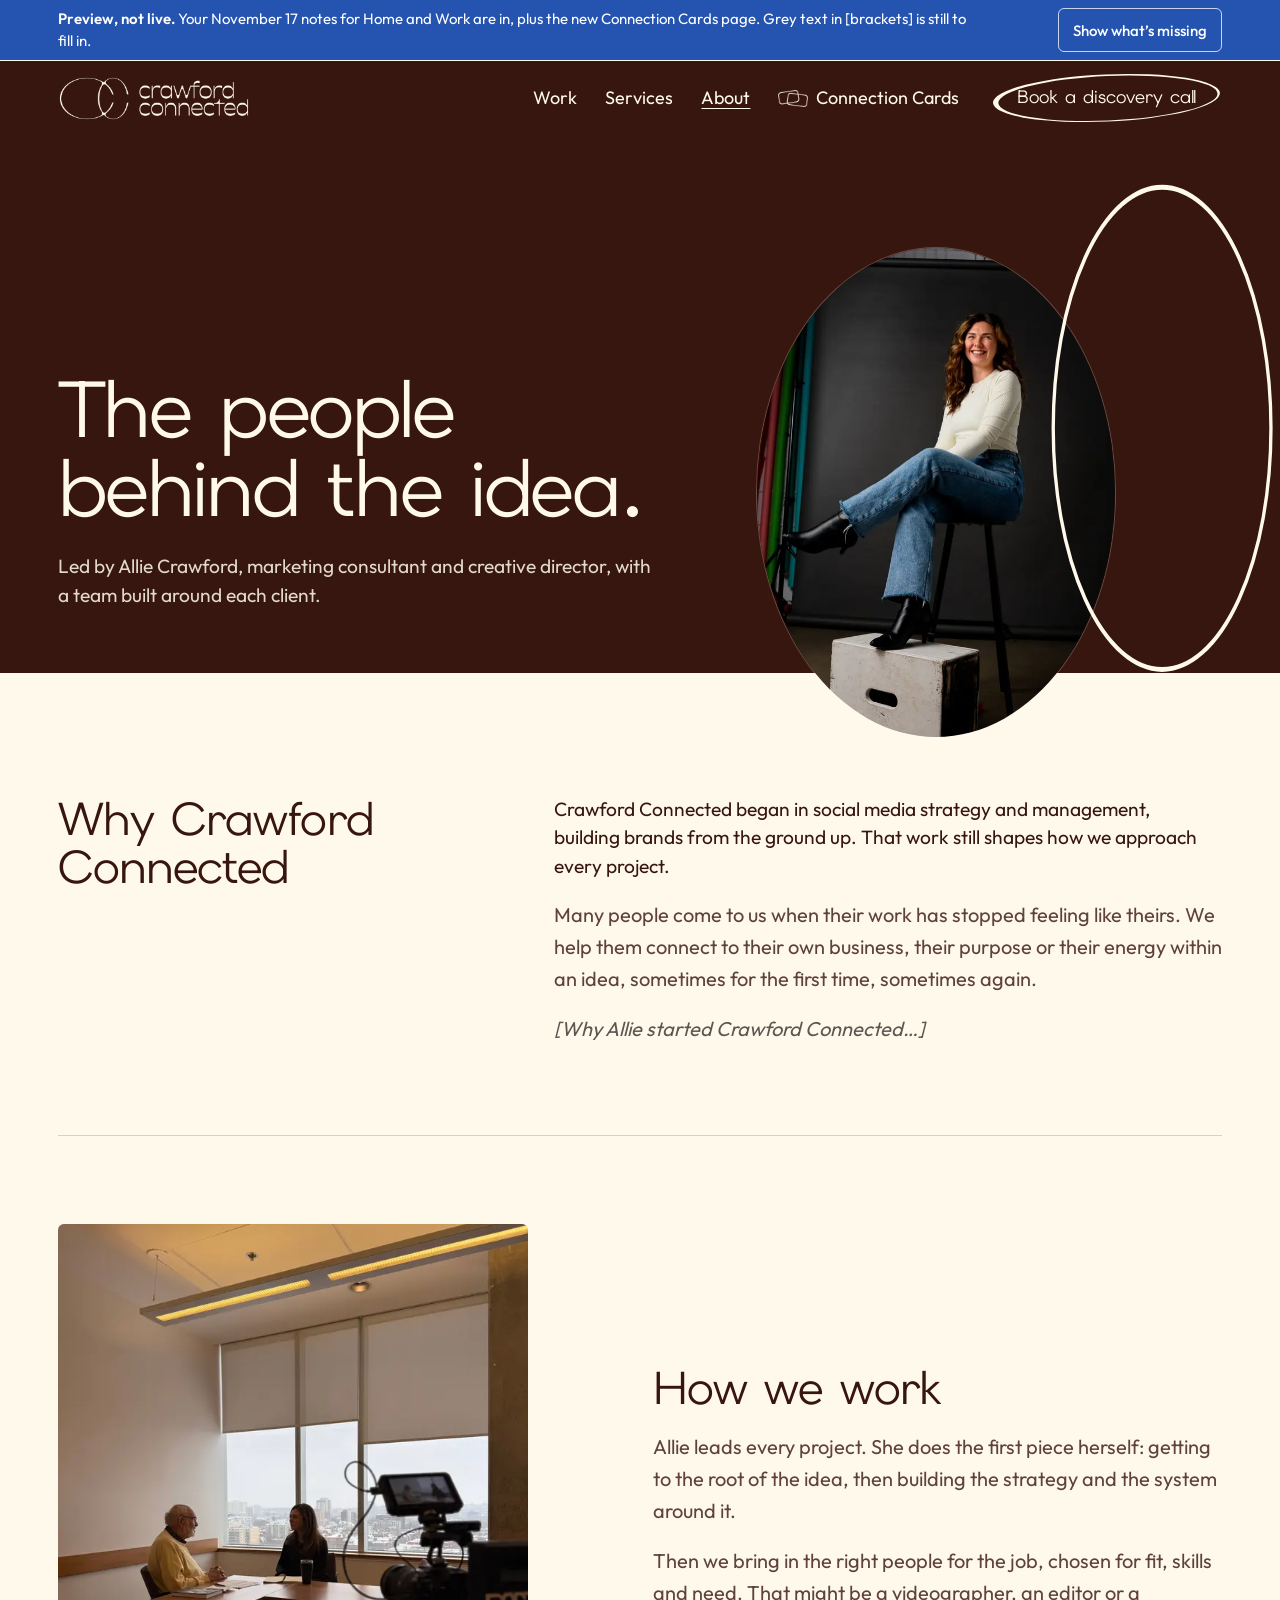
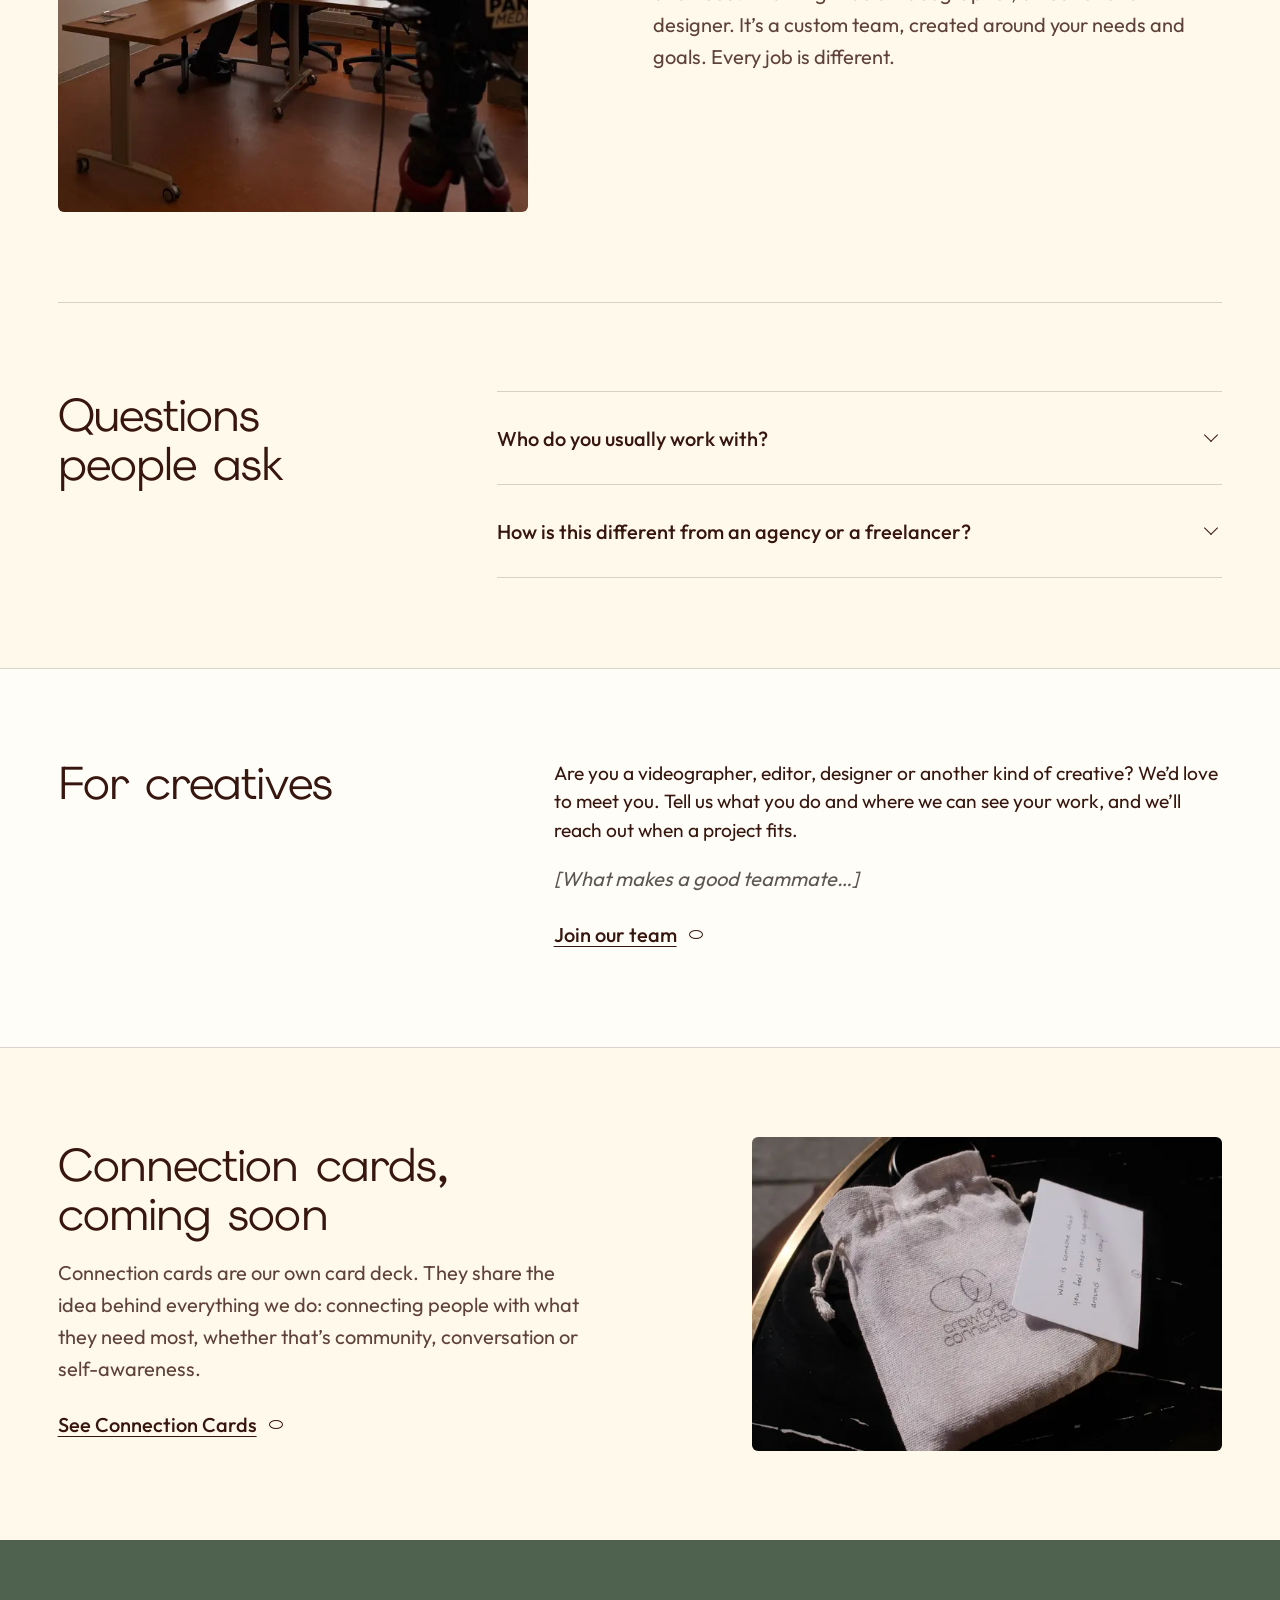
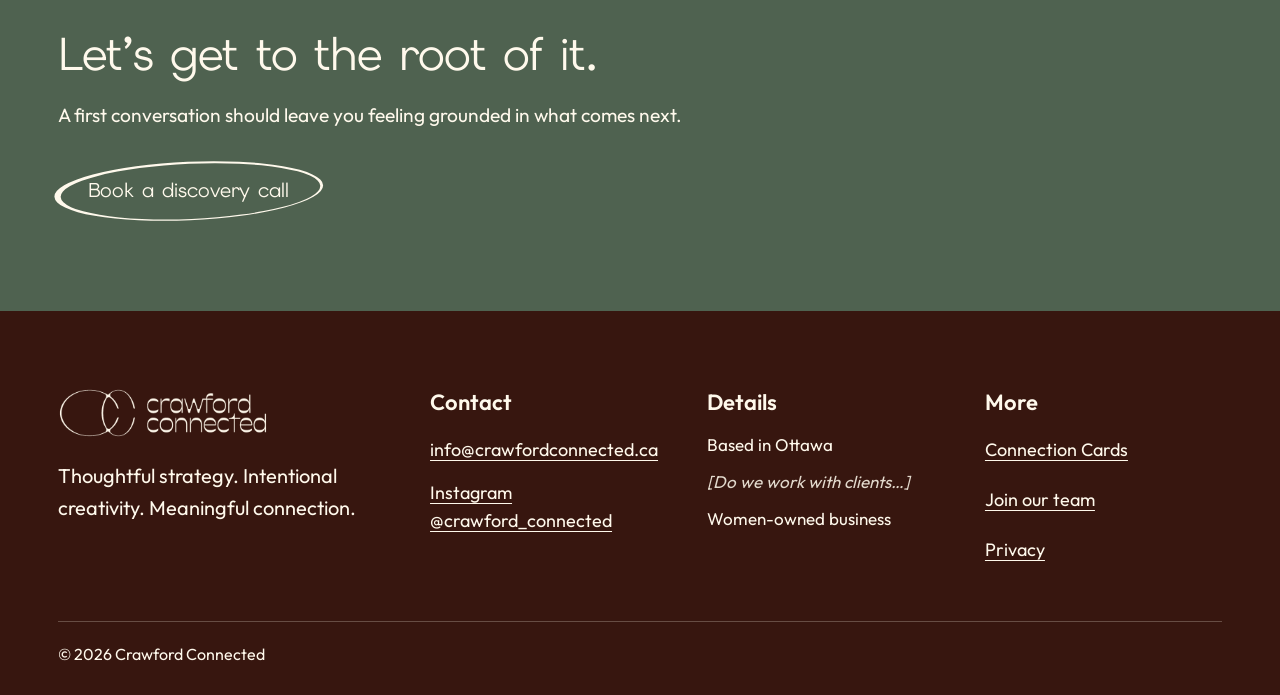
==== about/index.html @ d9bf5c2c "Crawford Connected website preview, version 3 (headline B)" ====
<!DOCTYPE html><html lang="en-CA" data-review="clean" data-headline="b"><head><meta charset="utf-8"><meta name="viewport" content="width=device-width, initial-scale=1, viewport-fit=cover"><script>try { if (localStorage.getItem('cc-review') === 'missing') document.documentElement.dataset.review = 'missing'; var h = localStorage.getItem('cc-hl'); if (h === 'a') delete document.documentElement.dataset.headline; if (h === 'b') document.documentElement.dataset.headline = 'b'; } catch (e) {}</script><title>About Allie Crawford and the team | Crawford Connected</title><meta name="description" content="Allie Crawford leads our team as a marketing consultant and creative director in Ottawa. For each client, we bring in the right people for the job."><link rel="canonical" href="https://crawfordconnected.ca/about/"><meta name="robots" content="noindex, nofollow"><meta property="og:type" content="website"><meta property="og:site_name" content="Crawford Connected"><meta property="og:locale" content="en_CA"><meta property="og:title" content="About Allie Crawford and the team | Crawford Connected"><meta property="og:description" content="Allie Crawford leads our team as a marketing consultant and creative director in Ottawa. For each client, we bring in the right people for the job."><meta property="og:url" content="https://crawfordconnected.ca/about/"><meta property="og:image" content="https://crawfordconnected.ca/_astro/share-allie-studio.Bz2gRNS8_ZN6owB.jpg"><meta property="og:image:width" content="1200"><meta property="og:image:height" content="630"><meta property="og:image:alt" content="Allie Crawford smiling on a stool in a photo studio"><meta name="twitter:card" content="summary_large_image"><meta name="theme-color" content="#fff9ec"><link rel="icon" type="image/png" sizes="32x32" href="../favicon-32.png"><link rel="icon" type="image/png" sizes="192x192" href="../favicon-192.png"><link rel="apple-touch-icon" href="../apple-touch-icon.png"><link rel="preload" href="../site-assets/elms-sans-latin-400-normal.DxMkYH23.woff2" as="font" type="font/woff2" crossorigin><link rel="preload" href="../site-assets/outfit-latin-400-normal.BGsTXAXT.woff2" as="font" type="font/woff2" crossorigin><style>.wordmark{-webkit-mask-image:url(../site-assets/logo-wordmark-mask.4lhsvhzJ_eD6WB.webp);mask-image:url(../site-assets/logo-wordmark-mask.4lhsvhzJ_eD6WB.webp)}.mark{-webkit-mask-image:url(../site-assets/logo-submark-mask.Dviby7W-_slocp.webp);mask-image:url(../site-assets/logo-submark-mask.Dviby7W-_slocp.webp)}.cards-mark{-webkit-mask-image:url(../site-assets/cards-mark-small-mask.2HnKetVo_Zdc4Ur.webp);mask-image:url(../site-assets/cards-mark-small-mask.2HnKetVo_Zdc4Ur.webp)}</style><link rel="stylesheet" href="../site-assets/Base.Ds8pChG2.css"></head><body><a class="skip" href="#main">Skip to content</a><div class="preview-bar" role="region" aria-label="Preview notice" data-placeholder><div class="wrap"><p><strong>Preview, not live.</strong> Your November 17 notes for Home and Work are in, plus the new Connection Cards page. <span class="pv-clean">Grey text in [brackets] is still to fill in.</span><span class="pv-missing">Everything in blue is still to fill in.</span></p><div class="pv-tools"><button class="pv-toggle" id="pv-toggle" type="button" aria-pressed="false">Show what’s missing</button></div></div></div><script type="module">var e=document.getElementById(`pv-toggle`),t=document.documentElement,n=()=>e?.setAttribute(`aria-pressed`,String(t.dataset.review===`missing`));e?.addEventListener(`click`,()=>{let e=t.dataset.review===`missing`?`clean`:`missing`;t.dataset.review=e;try{localStorage.setItem(`cc-review`,e)}catch{}n()}),n();var r=document.querySelector(`.pv-headline`),i=document.querySelector(`.hl--a`),a=document.querySelector(`.hl--b`);if(r&&i&&a){r.hidden=!1;let e=e=>{e===`b`?t.dataset.headline=`b`:delete t.dataset.headline,i.setAttribute(`aria-hidden`,String(e===`b`)),a.setAttribute(`aria-hidden`,String(e===`a`)),r.querySelectorAll(`button`).forEach(t=>t.setAttribute(`aria-pressed`,String(t.dataset.hl===e)));try{localStorage.setItem(`cc-hl`,e)}catch{}};e(t.dataset.headline===`b`?`b`:`a`),r.addEventListener(`click`,t=>{let n=t.target.closest(`button[data-hl]`);n&&e(n.dataset.hl)})}var o=document.querySelector(`.preview-bar`);if(o){let e=()=>t.style.setProperty(`--bar-h`,`${o.offsetHeight}px`);e(),`ResizeObserver`in window&&new ResizeObserver(e).observe(o)}</script><header class="site-header no-anim" id="site-header" data-clear><div class="wrap"><a class="brand" href="../index.html" aria-label="Crawford Connected, home"><span class="wordmark wordmark--head" aria-hidden="true"></span><span class="mark" aria-hidden="true"></span></a><nav class="nav" aria-label="Main"><a href="../work/index.html">Work</a><a href="../services/index.html">Services</a><a href="../about/index.html" aria-current="page">About</a><a href="../connection-cards/index.html"><span class="cards-mark" aria-hidden="true"></span>Connection Cards</a></nav><a class="cta cta--sm head-cta" href="../start/index.html"><svg class="cta__ring" viewBox="0 0 240 72" preserveAspectRatio="none" aria-hidden="true"><path fill-rule="evenodd" d="M2 36a118 34 0 1 0 236 0a118 34 0 1 0 -236 0Z M7.5 36.5a114 32 0 1 0 228 0a114 32 0 1 0 -228 0Z"></path></svg><svg class="cta__echo" viewBox="0 0 120 72" preserveAspectRatio="none" aria-hidden="true"><path d="M115.2 25.5A58 34 0 1 0 115.2 46.5"></path></svg><span class="cta__text">Book a discovery call</span></a><details class="menu" id="menu"><summary class="menu__toggle" aria-label="Menu"><span class="menu__icon" aria-hidden="true"></span><span class="menu__word">Menu</span></summary><nav class="menu__panel" aria-label="Main, phone"><a href="../work/index.html">Work</a><a href="../services/index.html">Services</a><a href="../about/index.html" aria-current="page">About</a><a href="../connection-cards/index.html"><span class="cards-mark" aria-hidden="true"></span>Connection Cards</a><a href="../start/index.html">Book a discovery call</a></nav></details></div></header><script type="module">var e=document.getElementById(`menu`);e&&(e.addEventListener(`click`,t=>{t.target.closest(`a`)&&(e.open=!1)}),document.addEventListener(`keydown`,t=>{t.key===`Escape`&&e.open&&(e.open=!1,e.querySelector(`summary`)?.focus())}));var t=document.getElementById(`site-header`);if(t&&t.hasAttribute(`data-clear`)){let e=()=>t.classList.toggle(`is-clear`,window.scrollY<8);e(),window.addEventListener(`scroll`,e,{passive:!0});let n=()=>setTimeout(()=>t.classList.remove(`no-anim`),150);document.readyState===`complete`?n():window.addEventListener(`load`,n)}</script><main id="main"><header class="opener opener--split band--ink opener--about" aria-labelledby="page-title"><div class="opener__media"><div class="duo-mark"><figure class="photo photo--oval duo-mark__photo"><img src="../site-assets/allie-studio-portrait-oval.B80aaDlF_2gHqyi.webp" srcset="../site-assets/allie-studio-portrait-oval.B80aaDlF_Zxq1XH.webp 320w, ../site-assets/allie-studio-portrait-oval.B80aaDlF_ZdWyXV.webp 480w, ../site-assets/allie-studio-portrait-oval.B80aaDlF_MUBK4.webp 640w, ../site-assets/allie-studio-portrait-oval.B80aaDlF_Z1sz3QD.webp 800w, ../site-assets/allie-studio-portrait-oval.B80aaDlF_2gHqyi.webp 1063w" alt="Allie Crawford smiling on a stool in a photo studio" sizes="(max-width: 960px) 280px, (max-width: 1280px) 38vw, 480px" loading="eager" fetchpriority="high" decoding="sync" width="1063" height="1450"></figure><svg class="duo-mark__echo" viewBox="0 0 100 150" preserveAspectRatio="none" aria-hidden="true"><ellipse cx="50" cy="75" rx="49" ry="74"></ellipse></svg></div></div><div class="opener__panel"><div class="opener__copy"><h1 id="page-title" class="h1 rise-in">The people behind the idea.</h1><p class="lead rise-in">Led by Allie Crawford, marketing consultant and creative director, with a team built around each client.</p></div></div></header><section class="blk blk--text" aria-labelledby="s1-title"><div class="wrap"><div class="split"><h2 id="s1-title" class="h2">Why Crawford Connected</h2><div class="split__body"><p>Crawford Connected began in social media strategy and management, building brands from the ground up. That work still shapes how we approach every project.</p><p>Many people come to us when their work has stopped feeling like theirs. We help them connect to their own business, their purpose or their energy within an idea, sometimes for the first time, sometimes again.</p><p><span class="fill" data-placeholder><span class="fill-full">[Why Allie started Crawford Connected, in her words]</span><span class="fill-short" aria-hidden="true">[Why Allie started Crawford Connected…]</span></span></p></div></div></div></section><section class="blk" aria-labelledby="s2-title"><div class="wrap"><div class="pt"><figure class="photo photo--45 pt__photo reveal"><img src="../site-assets/adventures-interview-setup.H67EuJQR_1ujDsI.webp" srcset="../site-assets/adventures-interview-setup.H67EuJQR_M2m99.webp 320w, ../site-assets/adventures-interview-setup.H67EuJQR_Z17wGW0.webp 480w, ../site-assets/adventures-interview-setup.H67EuJQR_Z1f5BMc.webp 640w, ../site-assets/adventures-interview-setup.H67EuJQR_Z1Cb4gA.webp 800w, ../site-assets/adventures-interview-setup.H67EuJQR_2gpQPc.webp 1080w, ../site-assets/adventures-interview-setup.H67EuJQR_Z15U0lE.webp 1440w, ../site-assets/adventures-interview-setup.H67EuJQR_1ujDsI.webp 1800w" alt="Allie in conversation with Jack Heynen at a table by a tall window, a camera and monitor set up in the foreground" sizes="(max-width: 960px) calc(100vw - 40px), 520px" loading="lazy" decoding="async" style="object-position: center 60%" width="1800" height="2400"></figure><div class="pt__body"><h2 id="s2-title" class="h2">How we work</h2><p>Allie leads every project. She does the first piece herself: getting to the root of the idea, then building the strategy and the system around it.</p><p>Then we bring in the right people for the job, chosen for fit, skills and need. That might be a videographer, an editor or a designer. It’s a custom team, created around your needs and goals. Every job is different.</p></div></div></div></section><section class="blk" aria-labelledby="s4-title"><div class="wrap"><div class="split"><h2 id="s4-title" class="h2">Questions people ask</h2><div class="qa"><details><summary><span>Who do you usually work with?</span></summary><div class="qa__answer"><p>Founders, speakers, educators and organizations with something worth sharing. Often they have the idea, and maybe the end point, but the middle is lost. Some are short on time. Some are missing a skill.</p></div></details><details><summary><span>How is this different from an agency or a freelancer?</span></summary><div class="qa__answer"><p>An agency can feel transactional, with the same approach for everyone. A freelancer is hired for one job. We work as your partner: we look at the idea, the business and the outcome you want, then build a custom team around it.</p></div></details></div></div></div></section><section class="blk blk--text band--soft blk--aside" aria-labelledby="s5-title"><div class="wrap"><div class="split"><h2 id="s5-title" class="h2">For creatives</h2><div class="split__body"><p>Are you a videographer, editor, designer or another kind of creative? We’d love to meet you. Tell us what you do and where we can see your work, and we’ll reach out when a project fits.</p><p><span class="fill" data-placeholder><span class="fill-full">[What makes a good teammate for us]</span><span class="fill-short" aria-hidden="true">[What makes a good teammate…]</span></span></p><a class="text-link" href="../start/index.html#join-team">Join our team</a></div></div></div></section><section class="blk" aria-labelledby="s6-title"><div class="wrap"><div class="pt pt--right"><figure class="photo photo--32 pt__photo reveal"><img src="../site-assets/cards-bag-and-card.CQjrRQtt_ZPaNJp.webp" srcset="../site-assets/cards-bag-and-card.CQjrRQtt_21cJdV.webp 320w, ../site-assets/cards-bag-and-card.CQjrRQtt_Z1tg47r.webp 480w, ../site-assets/cards-bag-and-card.CQjrRQtt_ZQa9o7.webp 640w, ../site-assets/cards-bag-and-card.CQjrRQtt_Z5uPIq.webp 800w, ../site-assets/cards-bag-and-card.CQjrRQtt_ZJ617U.webp 1080w, ../site-assets/cards-bag-and-card.CQjrRQtt_1RF4w.webp 1440w, ../site-assets/cards-bag-and-card.CQjrRQtt_ZPaNJp.webp 1500w" alt="A linen Connection Cards bag next to a handwritten question card on a dark marble table" sizes="(max-width: 960px) calc(100vw - 40px), 520px" loading="lazy" decoding="async" width="1500" height="1000"></figure><div class="pt__body"><h2 id="s6-title" class="h2">Connection cards, coming soon</h2><p>Connection cards are our own card deck. They share the idea behind everything we do: connecting people with what they need most, whether that’s community, conversation or self-awareness.</p><a class="text-link" href="../connection-cards/index.html">See Connection Cards</a></div></div></div></section><div class="blk blk--band"><section class="close band--moss" aria-labelledby="s7-title"><div class="wrap"><h2 id="s7-title" class="h2">Let’s get to the root of it.</h2><p class="lead">A first conversation should leave you feeling grounded in what comes next.</p><a class="cta" href="../start/index.html"><svg class="cta__ring" viewBox="0 0 240 72" preserveAspectRatio="none" aria-hidden="true"><path fill-rule="evenodd" d="M2 36a118 34 0 1 0 236 0a118 34 0 1 0 -236 0Z M7.5 36.5a114 32 0 1 0 228 0a114 32 0 1 0 -228 0Z"></path></svg><svg class="cta__echo" viewBox="0 0 120 72" preserveAspectRatio="none" aria-hidden="true"><path d="M115.2 25.5A58 34 0 1 0 115.2 46.5"></path></svg><span class="cta__text">Book a discovery call</span></a></div></section></div></main><footer class="footer"><div class="wrap"><div class="footer__grid"><div class="footer__brand"><span class="wordmark" role="img" aria-label="Crawford Connected"></span><p>Thoughtful strategy. Intentional creativity. Meaningful connection.</p></div><div class="footer__col"><h2 class="h4">Contact</h2><a href="mailto:info@crawfordconnected.ca">info@crawfordconnected.ca</a><a href="https://www.instagram.com/crawford_connected/">Instagram @crawford_connected</a></div><div class="footer__col"><h2 class="h4">Details</h2><span>Based in Ottawa</span><span><span class="fill" data-placeholder><span class="fill-full">[Do we work with clients outside Ottawa? If so, where?]</span><span class="fill-short" aria-hidden="true">[Do we work with clients…]</span></span></span><span>Women-owned business</span></div><div class="footer__col"><h2 class="h4">More</h2><a href="../connection-cards/index.html">Connection Cards</a><a href="../start/index.html#join-team">Join our team</a><a href="../privacy/index.html">Privacy</a></div></div><div class="footer__legal"><span>© 2026 Crawford Connected</span></div></div></footer></body></html>
---- site-assets/Base.Ds8pChG2.css ----
@font-face{font-family:Elms Sans;font-style:normal;font-display:swap;font-weight:400;src:url(elms-sans-latin-400-normal.DxMkYH23.woff2)format("woff2"),url(elms-sans-latin-400-normal.G1Rh0PHe.woff)format("woff")}@font-face{font-family:Outfit;font-style:normal;font-display:swap;font-weight:400;src:url(outfit-latin-400-normal.BGsTXAXT.woff2)format("woff2"),url(outfit-latin-400-normal.DMwTpYkH.woff)format("woff")}@font-face{font-family:Outfit;font-style:normal;font-display:swap;font-weight:500;src:url(outfit-latin-500-normal.DKnIMDSk.woff2)format("woff2"),url(outfit-latin-500-normal.ClnHRwRh.woff)format("woff")}@font-face{font-family:Outfit;font-style:normal;font-display:swap;font-weight:600;src:url(outfit-latin-600-normal.B7SfZ07L.woff2)format("woff2"),url(outfit-latin-600-normal.BEfTtDA7.woff)format("woff")}:root{--paper:#fff9ec;--field:#fffdf7;--ink:#37160f;--ink-soft:#5f433b;--paper-soft:#fff9ecdb;--sky:#ccdde6;--wash:#37160f0f;--moss:#4f6250;--moss-deep:#3e4e40;--rule:#37160f2e;--rule-on-dark:#fff9ec3d;--scrim:33, 13, 9;--ph-mark:#2453b0;--ph-bg:#e7edfa;--ph-line:#9db3e3;--ph-grey:#5b5650;--display:"Elms Sans", "Outfit", ui-sans-serif, system-ui, sans-serif;--text:"Outfit", ui-sans-serif, system-ui, -apple-system, "Segoe UI", sans-serif;--fs-display:clamp(2.75rem, 6.2vw, 5.5rem);--fs-h2:clamp(2rem, 3.6vw, 3.25rem);--fs-statement:clamp(1.5rem, 2.6vw, 2.25rem);--fs-lead:clamp(1.1875rem, 1.5vw, 1.4375rem);--fs-h3:1.375rem;--fs-body:clamp(1.125rem, 1.05rem + .3vw, 1.25rem);--fs-label:1rem;--s1:4px;--s2:8px;--s3:12px;--s4:16px;--s5:24px;--s6:32px;--s7:48px;--s8:64px;--s9:96px;--s10:128px;--s11:160px;--section:clamp(88px, 11vw, 168px);--section-tight:clamp(56px, 7vw, 104px);--gutter:clamp(20px, 4.5vw, 64px);--col-gap:clamp(16px, 2vw, 32px);--max:1280px;--max-wide:1560px;--header-h:76px;--bar-h:0px;--r-small:6px;--ease:cubic-bezier(.2, .7, .2, 1);color-scheme:light;accent-color:var(--moss);scrollbar-color:var(--ink-soft) var(--paper)}:root:has(.preview-bar){--bar-h:48px}html{scroll-behavior:smooth;-webkit-text-size-adjust:100%;scroll-padding-top:96px}body{background:var(--paper);color:var(--ink);font-family:var(--text);font-size:var(--fs-body);-webkit-font-smoothing:antialiased;margin:0;line-height:1.6}::selection{background:var(--sky);color:var(--ink)}h1,h2,h3,h4,p,ul,ol,dl,dd,figure,fieldset,blockquote{margin:0}ul,ol{padding:0;list-style:none}li{text-wrap:pretty}a{color:inherit;text-underline-offset:.22em;text-decoration-thickness:1px}img,svg,video{max-width:100%}main{overflow-x:clip}[hidden]{display:none!important}.wrap{max-width:var(--max);padding-left:max(var(--gutter), env(safe-area-inset-left,0px));padding-right:max(var(--gutter), env(safe-area-inset-right,0px));margin-inline:auto}.wrap--wide{max-width:var(--max-wide)}.grid{column-gap:var(--col-gap);grid-template-columns:repeat(12,minmax(0,1fr));display:grid}.grid>*{min-width:0}.skip{z-index:50;background:var(--ink);color:var(--paper);padding:12px 18px;position:absolute;top:-80px;left:12px}.skip:focus{top:12px}.vh{clip:rect(0 0 0 0);white-space:nowrap;width:1px;height:1px;position:absolute;overflow:hidden}.h1{font-family:var(--display);font-weight:400;font-size:var(--fs-display);letter-spacing:-.03em;word-spacing:-.04em;text-wrap:balance;line-height:1}.h2{font-family:var(--display);font-weight:400;font-size:var(--fs-h2);letter-spacing:-.02em;word-spacing:-.04em;text-wrap:balance;line-height:1.06}.statement{font-family:var(--display);font-weight:400;font-size:var(--fs-statement);letter-spacing:-.015em;word-spacing:-.04em;text-wrap:balance;max-width:34ch;line-height:1.2}.h3{font-weight:600;font-size:var(--fs-h3);letter-spacing:-.005em;text-wrap:balance;line-height:1.25}.h4{font-size:1.125rem;font-weight:500;line-height:1.3}.label{font-weight:500;font-size:var(--fs-label);color:var(--ink-soft);line-height:1.4}p{text-wrap:pretty;max-width:62ch}dd{text-wrap:pretty}.lead{font-size:var(--fs-lead);color:var(--ink-soft);line-height:1.5}.small{font-size:1rem}.soft{color:var(--ink-soft)}:focus-visible{outline:2px solid var(--ink);outline-offset:3px}.band--ink{background:var(--ink);color:var(--paper)}.band--ink :is(.lead,.soft,.label,p){color:var(--paper-soft)}.band--ink :focus-visible{outline-color:var(--paper)}.band--ink .dots li:before{border-color:var(--paper)}.band--ink .fill{color:inherit;background:#fff9ec24;border-bottom-color:currentColor}.text-link{align-items:center;gap:12px;min-height:44px;font-weight:500;text-decoration:underline 1px;display:inline-flex}.text-link:after{content:"";box-sizing:border-box;width:14px;height:9px;transition:transform .3s var(--ease);border:1.4px solid;border-radius:50%;flex:none}@media (hover:hover){.text-link:hover:after{transform:translate(4px)}}.cta{box-sizing:border-box;min-height:62px;color:inherit;font:400 1.25rem/1.1 var(--display);letter-spacing:-.005em;word-spacing:-.04em;white-space:nowrap;place-items:center;padding:14px 36px 16px;text-decoration:none;display:inline-grid;position:relative}.cta--sm{min-height:50px;padding:10px 26px 12px;font-size:1.125rem}.cta__text{position:relative}.cta__ring{fill:currentColor;width:100%;height:100%;transition:transform .45s var(--ease);position:absolute;inset:0;overflow:visible;transform:rotate(-2.5deg)}.cta__echo{fill:none;stroke:currentColor;stroke-width:1.6px;vector-effect:non-scaling-stroke;opacity:0;width:44%;height:88%;transition:opacity .3s ease, transform .5s var(--ease);position:absolute;top:6%;right:-20%;overflow:visible;transform:translate(-16px)}.cta:focus-visible{outline-offset:6px;border-radius:50%;outline:2px solid}.cta:focus-visible .cta__echo{opacity:1;transform:none}@media (hover:hover){.cta:hover .cta__ring{transform:rotate(.5deg)}.cta:hover .cta__echo{opacity:1;transform:none}}.oval-btn{background:var(--moss);min-height:66px;color:var(--paper);font:400 1.25rem/1 var(--display);word-spacing:-.04em;cursor:pointer;border:0;border-radius:50%;place-items:center;padding:0 44px;transition:background-color .2s;display:inline-grid}.oval-btn:hover{background:var(--moss-deep)}.oval-btn:focus-visible{outline-offset:5px}.dots{gap:8px;display:grid}.dots li{align-items:baseline;gap:12px;display:flex}.dots li:before{content:"";border:1.3px solid var(--ink-soft);box-sizing:border-box;border-radius:50%;flex:none;width:10px;height:7px;transform:translateY(-1px)}.photo{border-radius:var(--r-small);background:var(--wash);max-width:100%;margin:0;position:relative;overflow:hidden}.photo img{object-fit:cover;width:100%;height:100%;display:block}.photo--45{aspect-ratio:4/5}.photo--34{aspect-ratio:3/4}.photo--32{aspect-ratio:3/2}.photo--169{aspect-ratio:16/9}.photo--oval{aspect-ratio:11/15;border-radius:50%}.preview-bar{background:var(--ph-mark);color:#fff;font-size:.9375rem;line-height:1.45}.preview-bar .wrap{flex-wrap:wrap;justify-content:space-between;align-items:center;gap:6px 20px;padding-block:8px;display:flex}.preview-bar p{max-width:92ch}.pv-toggle{color:#fff;cursor:pointer;border-radius:var(--r-small);min-height:44px;font:500 .9375rem/1 var(--text);background:0 0;border:1px solid #ffffffbf;padding:0 14px}.pv-toggle[aria-pressed=true]{color:var(--ph-mark);background:#fff}.pv-tools{flex-wrap:wrap;align-items:center;gap:8px 16px;display:flex}.pv-headline{align-items:center;gap:6px;display:inline-flex}.pv-headline__label{margin-right:2px;font-weight:500}.pv-hl{color:#fff;cursor:pointer;border-radius:var(--r-small);min-width:44px;min-height:44px;font:600 .9375rem/1 var(--text);background:0 0;border:1px solid #ffffffbf;padding:0 10px}.pv-hl[aria-pressed=true]{color:var(--ph-mark);background:#fff}.pv-hl:focus-visible,.pv-toggle:focus-visible{outline-offset:2px;outline:2px solid #fff}html[data-review=clean] .pv-missing,html:not([data-review=clean]) .pv-clean{display:none}.fill{border-bottom:1px dashed var(--ph-mark);color:var(--ph-mark);-webkit-box-decoration-break:clone;box-decoration-break:clone;background:#2453b014;border-radius:2px;padding:0 .15em}.band--moss .fill,.footer .fill,.hero .fill,.link-band .fill{color:inherit;background:#fff9ec24;border-bottom-color:currentColor}.fill-short{display:none}.tag{border:1px dashed var(--ph-mark);border-radius:var(--r-small);background:var(--ph-bg);min-height:30px;color:var(--ph-mark);font:500 1rem/1.2 var(--text);place-self:start;align-items:center;gap:8px;padding:4px 10px;display:inline-flex}.ph{background:repeating-linear-gradient(135deg, #2453b024 0 1px, transparent 1px 14px), var(--ph-bg);color:var(--ph-mark);place-items:center;display:grid}.ph-inner{text-align:center;justify-items:center;gap:8px;max-width:34ch;padding:20px;display:grid}.ph-icon{fill:none;stroke:currentColor;stroke-width:1.5px;width:30px;height:30px}.ph-tag{font:600 1rem/1 var(--text);letter-spacing:.04em;background:var(--paper);border:1px dashed var(--ph-mark);border-radius:var(--r-small);padding:7px 9px}.ph-cap{font-size:1rem;line-height:1.4}html[data-review=clean] .fill{color:var(--ph-grey);background:0 0;border:0;padding:0;font-style:italic}html[data-review=clean] :is(.band--moss,.footer,.hero,.link-band,.cc-close) .fill{color:inherit;opacity:.86}html[data-review=clean] .fill-short{display:inline}html[data-review=clean] .fill:has(.fill-short)>.fill-full{clip:rect(0 0 0 0);white-space:nowrap;width:1px;height:1px;position:absolute;overflow:hidden}html[data-review=clean] .tag{border-color:var(--ph-grey);color:var(--ph-grey);background:0 0}html[data-review=clean] .ph{background:var(--wash);color:var(--ink-soft)}html[data-review=clean] :is(.ph-cap,.ph-icon){display:none}html[data-review=clean] .ph-tag{color:var(--ink-soft);letter-spacing:.06em;background:0 0;border:0;padding:0}.site-header{top:env(safe-area-inset-top,0px);z-index:10;background:var(--paper);border-bottom:1px solid var(--rule);color:var(--ink);transition:background-color .35s,border-color .35s,color .35s;position:sticky;overflow:clip visible}.site-header.no-anim{transition:none}.site-header.is-clear:not(:has(.menu[open])){color:var(--paper);background:0 0;border-color:#0000}.site-header.is-clear :focus-visible{outline-color:var(--paper)}.site-header .wrap{min-height:var(--header-h);align-items:center;gap:20px;display:flex}.brand{min-height:44px;color:inherit;align-items:center;margin-right:auto;display:inline-flex}.wordmark,.mark{background:currentColor;-webkit-mask-position:50%;mask-position:50%;-webkit-mask-size:contain;mask-size:contain;-webkit-mask-repeat:no-repeat;mask-repeat:no-repeat}.wordmark{aspect-ratio:1225/290;width:clamp(156px,15vw,196px);display:block}.mark{aspect-ratio:875/547;width:58px;display:none}.nav{gap:4px;display:flex}.nav a{white-space:nowrap;align-items:center;min-height:44px;padding:0 12px;font-size:1.125rem;text-decoration:none;display:inline-flex}.nav a:hover,.nav a[aria-current=page]{text-decoration:underline}.cards-mark{aspect-ratio:160/92;background:currentColor;flex:none;width:30px;margin-right:8px;display:inline-block;-webkit-mask-position:50%;mask-position:50%;-webkit-mask-size:contain;mask-size:contain;-webkit-mask-repeat:no-repeat;mask-repeat:no-repeat}.menu__panel .cards-mark{width:36px;margin-right:12px}.menu{display:none}.menu__toggle{cursor:pointer;min-width:44px;min-height:44px;font:500 1.125rem/1 var(--text);justify-content:center;align-items:center;gap:10px;padding:0 4px;list-style:none;display:inline-flex}.menu__toggle::-webkit-details-marker{display:none}.menu__icon{box-sizing:border-box;border-block:1.5px solid;width:20px;height:11px;position:relative}.menu[open] .menu__icon{border-block-color:#0000}.menu[open] .menu__icon:before,.menu[open] .menu__icon:after{content:"";border-top:1.5px solid;position:absolute;top:50%;left:0;right:0;transform:rotate(40deg)}.menu[open] .menu__icon:after{transform:rotate(-40deg)}.menu__panel{background:var(--paper);color:var(--ink);border-bottom:1px solid var(--rule);padding:8px max(var(--gutter), env(safe-area-inset-right,0px)) 20px max(var(--gutter), env(safe-area-inset-left,0px));display:grid;position:absolute;top:100%;left:0;right:0}.menu__panel a{border-top:1px solid var(--rule);min-height:56px;font:400 1.5rem/1.1 var(--display);word-spacing:-.04em;align-items:center;text-decoration:none;display:flex}.menu__panel a:first-child{border-top:0}.menu__panel a[aria-current=page]{text-decoration:underline}.menu__panel :focus-visible{outline-color:var(--ink)}.hero{isolation:isolate;min-height:max(520px, calc(100svh - var(--bar-h)));margin-top:calc(-1 * var(--header-h));background:var(--ink);color:var(--paper);align-items:end;display:grid;position:relative;overflow:hidden}.hero__media{z-index:-2;grid-template-columns:repeat(3,minmax(0,1fr));gap:6px;display:grid;position:absolute;inset:0}.hero__clip{object-fit:cover;background:var(--ink);width:100%;height:100%;display:block}.hero__clip--main{object-position:62% 70%}.hero__scrim{z-index:-1;pointer-events:none;background:linear-gradient(to top, rgba(var(--scrim), .9) 0%, rgba(var(--scrim), .84) 40%, rgba(var(--scrim), .62) 60%, rgba(var(--scrim), .16) 80%, rgba(var(--scrim), 0) 90%), linear-gradient(to bottom, rgba(var(--scrim), .68) 0, rgba(var(--scrim), 0) 170px);position:absolute;inset:0}.hero .wrap{box-sizing:border-box;width:100%;padding-block:calc(var(--header-h) + 48px) clamp(40px, 7vh, 88px)}.hero__copy{justify-items:start;gap:26px;max-width:820px;display:grid}.hero .h1{max-width:20ch}.hero__h1{display:grid}.hl{grid-area:1/1}.hl--b,html[data-headline=b] .hl--a{visibility:hidden}html[data-headline=b] .hl--b{visibility:visible}.hero .lead{color:var(--paper);max-width:46ch}.hero .cta{margin-top:6px;margin-left:-6px}.hero :focus-visible{outline-color:var(--paper)}.hero__pause{z-index:1;right:max(var(--gutter), env(safe-area-inset-right,0px));min-height:44px;color:var(--paper);font:500 1.125rem/1 var(--text);cursor:pointer;background:0 0;border:0;align-items:center;gap:10px;padding:0 4px;display:inline-flex;position:absolute;bottom:clamp(40px,7vh,88px)}.hero__pause:hover .hero__pause-text{text-underline-offset:.22em;text-decoration:underline}.hero__pause svg{fill:currentColor;width:12px;height:14px}.hero__pause .i-play,.hero__pause[aria-pressed=true] .i-pause{display:none}.hero__pause[aria-pressed=true] .i-play{display:block}.opener{--inline:max(var(--gutter), env(safe-area-inset-left,0px), calc((100vw - var(--max)) / 2 + var(--gutter)));isolation:isolate;min-height:clamp(420px,68svh,720px);margin-top:calc(-1 * var(--header-h));display:grid;position:relative;overflow:clip}.opener__panel{align-content:end;gap:var(--s7);min-width:0;padding:calc(var(--header-h) + var(--s8)) var(--inline) clamp(40px, 7vh, 88px);display:grid}.opener__copy{gap:var(--s5);justify-items:start;min-width:0;display:grid}.opener .h1{max-width:16ch}.opener .lead,.opener .label{max-width:46ch}.opener__media{min-width:0}.opener__media>.photo{background:#fff9ec0f;border-radius:0;width:100%;height:100%}.opener--photo .opener__media{z-index:-2;position:absolute;inset:0}.opener__scrim{z-index:-1;pointer-events:none;background:linear-gradient(to top, rgba(var(--scrim), .9) 0%, rgba(var(--scrim), .8) 34%, rgba(var(--scrim), .5) 62%, rgba(var(--scrim), .2) 82%, rgba(var(--scrim), .1) 100%), linear-gradient(to bottom, rgba(var(--scrim), .68) 0, rgba(var(--scrim), 0) 170px);position:absolute;inset:0}.opener--split{grid-template-columns:minmax(0,7fr) minmax(0,5fr)}.opener--split .opener__panel{grid-area:1/1;padding-right:clamp(32px,5vw,80px)}.opener--split .opener__media{grid-area:1/2;position:relative}.opener--split .opener__media>.photo{position:absolute;inset:0}.opener--split .opener__media:has(>.photo):after{content:"";pointer-events:none;background:linear-gradient(to bottom, rgba(var(--scrim), .62), rgba(var(--scrim), 0));height:170px;position:absolute;inset:0 0 auto}.opener--bare{grid-template-columns:minmax(0,1fr)}.opener--moss{min-height:0}.opener--moss .opener__panel{padding-bottom:var(--section);align-content:start}.opener--about{z-index:1;overflow:visible}.opener--about .opener__media{padding:calc(var(--header-h) + var(--s6)) 0 0 0;place-items:end;display:grid}.duo-mark{width:min(28vw,380px);margin:0 calc(min(28vw,380px)/2.17391) -64px 0;position:relative}.duo-mark__photo{width:100%;box-shadow:0 0 0 1px var(--rule-on-dark)}.duo-mark__echo{fill:none;width:62%;height:100%;stroke:var(--paper);stroke-width:1.5px;vector-effect:non-scaling-stroke;position:absolute;top:-64px;left:82%;overflow:visible}.section .wrap{padding-block:var(--section)}.section--flush-top .wrap{padding-top:0}.band--soft{background:var(--field);border-block:1px solid var(--rule)}.band--moss{background:var(--moss);color:var(--paper)}.band--moss :focus-visible{outline-color:var(--paper)}.band--moss .lead,.band--moss .soft{color:var(--paper)}.section-head{gap:16px;margin-bottom:clamp(36px,4.5vw,64px);display:grid}.section-head--row{grid-template-columns:minmax(0,1fr) auto;align-items:end;column-gap:32px}.page-head .wrap{gap:20px;padding-block:clamp(56px,7vw,112px) clamp(48px,6vw,88px);display:grid}.page-head .h1{max-width:18ch}.page-head .lead{max-width:48ch}.split{grid-template-columns:minmax(0,4fr) minmax(0,8fr);align-items:start;gap:24px clamp(32px,6vw,96px);display:grid}.split__body{gap:18px;min-width:0;display:grid}.split__body p{color:var(--ink-soft)}.rule-top{border-top:1px solid var(--rule)}:is(.svc+.svc,.blk+.blk:not(.blk--band))>.wrap{position:relative}:is(.svc+.svc,.blk+.blk:not(.blk--band))>.wrap:before{content:"";top:0;left:max(var(--gutter), env(safe-area-inset-left,0px));right:max(var(--gutter), env(safe-area-inset-right,0px));border-top:1px solid var(--rule);position:absolute}.stack{gap:20px;min-width:0;display:grid}.stack--sm{gap:12px}.connect .wrap{padding-block:var(--section);grid-template-columns:minmax(0,1fr) minmax(0,1fr);align-items:center;gap:clamp(32px,6vw,96px);display:grid}.connect__text{gap:22px;min-width:0;display:grid}.connect__text p{color:var(--ink);font-size:var(--fs-lead);line-height:1.5}.stage{justify-self:center;width:100%;max-width:560px}.stage__svg{width:100%;height:auto;display:block;overflow:visible}.stage__ink{fill:var(--ink)}.section--rule .wrap{position:relative}.section--rule .wrap:before{content:"";top:0;left:max(var(--gutter), env(safe-area-inset-left,0px));right:max(var(--gutter), env(safe-area-inset-right,0px));border-top:1px solid var(--rule);position:absolute}.index{border-bottom:1px solid var(--rule)}.index__row{padding-block:var(--s6);border-top:1px solid var(--rule);color:inherit;transition:background-color .3s var(--ease);align-items:center;text-decoration:none}.index__num{font-weight:500;font-size:var(--fs-label);font-variant-numeric:tabular-nums;color:var(--ink-soft);grid-column:1;align-self:start;padding-top:.6em}.index__name{font-family:var(--display);font-weight:400;font-size:var(--fs-h2);letter-spacing:-.02em;word-spacing:-.04em;text-wrap:balance;color:var(--ink);text-underline-offset:.14em;transition:text-decoration-color .2s var(--ease);grid-column:2/8;line-height:1.06;text-decoration-line:underline;text-decoration-color:#0000;text-decoration-thickness:1.5px}.index__text{max-width:30ch;color:var(--ink-soft);text-wrap:pretty;grid-column:8/11;margin:0;font-size:1rem;line-height:1.55}.index__photo{aspect-ratio:4/3;border-radius:6px;grid-column:11/13;margin:0;overflow:hidden}.index__photo img{object-fit:cover;width:100%;height:100%;transition:transform .6s var(--ease), filter .4s var(--ease);filter:saturate(.85)}.index__row:is(:hover,:focus-visible) .index__name{text-decoration-color:currentColor}.index__row:is(:hover,:focus-visible) .index__photo img{filter:saturate();transform:scale(1.05)}.index__row:focus-visible{outline-offset:-2px}@media (prefers-reduced-motion:reduce){.index__photo img{transition:none}.index__row:is(:hover,:focus-visible) .index__photo img{transform:none}}.home-projects .section-head{margin-bottom:var(--s7)}.hp{row-gap:var(--s8)}.hp__card{grid-template-rows:subgrid;gap:var(--s5);grid-area:span 2/span 6;display:grid}.hp[data-count="2"] .hp__card:first-child{grid-column:1/9}.hp[data-count="2"] .hp__card:last-child{grid-column:9/13}.hp[data-count="1"] .hp__card{grid-column:1/9}.hp__media{min-height:0;display:block}.hp__media .photo{aspect-ratio:16/9}.hp[data-count="2"] .hp__card:last-child .photo{aspect-ratio:auto;height:100%}.hp[data-count="2"] .hp__card:last-child .photo img{position:absolute;inset:0}.hp__text{gap:var(--s3);align-content:start;justify-items:start;display:grid}.hp__text p{max-width:56ch}.testimonial__box{justify-items:center;gap:var(--s5);text-align:center;grid-column:3/11;max-width:52rem;margin:0 auto;display:grid}.testimonial__mark{border:1.5px solid var(--ink-soft);box-sizing:border-box;border-radius:50%;width:44px;height:28px}.testimonial .statement{max-width:30ch}.testimonial .statement p{max-width:none}.testimonial__by{justify-items:center;gap:var(--s1);display:grid}.testimonial__name{font-weight:500}.card{align-content:start;gap:10px;min-width:0;display:grid}.card .photo{margin-bottom:8px}.duo .wrap{align-items:center;row-gap:var(--s7);padding-block:var(--section)}.duo__photo{grid-column:2/6;width:100%}.duo__copy{grid-column:7/13;justify-items:start;gap:18px;min-width:0;display:grid}.duo__copy p:not(.lead){color:var(--ink-soft)}.page-head.duo .wrap{padding-block:clamp(56px,7vw,104px)}.page-head.duo .duo__photo{width:min(100%,380px)}.close .wrap{justify-items:start;gap:22px;padding-block:clamp(64px,8vw,120px);display:grid}.close .h2{max-width:22ch}.close .cta{margin-top:8px;margin-left:-6px}.fit{grid-template-columns:repeat(2,minmax(0,1fr));gap:28px clamp(32px,5vw,80px);width:100%;margin-top:10px;display:grid}.fit__col{border-top:1px solid var(--rule-on-dark);align-content:start;gap:14px;padding-top:18px;display:grid}.fit .dots{font-size:var(--fs-body);gap:12px}.band--moss .dots li:before{border-color:var(--paper)}.start-paths .section-head{max-width:52rem}.paths{max-width:1040px;margin:var(--s7) auto 0;grid-template-columns:repeat(2,minmax(0,1fr));display:grid}.path{align-content:center;justify-items:center;gap:var(--s3);aspect-ratio:1.45;box-sizing:border-box;text-align:center;min-width:0;min-height:100%;padding:13% 17%;display:grid;position:relative;transform:rotate(-1.5deg)}.path+.path{margin-left:-7%;transform:rotate(1.5deg)}.path>*{max-width:26ch;position:relative}.path p{color:var(--ink-soft)}.path__ring{width:100%;height:100%;fill:var(--ink);max-width:none;position:absolute;inset:0;overflow:visible}.then{justify-items:center;gap:var(--s2);text-align:center;margin:0 auto;display:grid}.then:before{content:"";background:var(--ink);width:1px;height:48px;margin-bottom:var(--s3)}.then .lead{color:var(--ink);max-width:40ch}.svc-nav{top:calc(var(--header-h) + var(--s5));align-self:start;gap:var(--s5);grid-column:1/5;display:grid;position:sticky}.svc-nav__list{border-top:1px solid var(--rule)}.svc-nav__list a{justify-content:space-between;align-items:center;gap:var(--s3);min-height:56px;padding-block:var(--s2);border-bottom:1px solid var(--rule);color:var(--ink-soft);font-size:var(--fs-h3);transition:color .2s var(--ease);line-height:1.25;text-decoration:none;display:flex}.svc-nav__list a:after{content:"";box-sizing:border-box;opacity:0;width:16px;height:11px;transition:opacity .2s var(--ease), transform .3s var(--ease);border:1.4px solid;border-radius:50%;flex:none}.svc-nav__list a:hover{color:var(--ink);text-decoration:underline}.svc-nav__list a[aria-current=true]{color:var(--ink)}.svc-nav__list a[aria-current=true]:after{opacity:1}.svc-panels{grid-column:6/13;display:grid}.panel{gap:var(--s6);align-content:start;min-width:0;display:grid}.panel+.panel{margin-top:var(--section-tight);padding-top:var(--section-tight);border-top:1px solid var(--rule);scroll-margin-top:calc(-1 * var(--section-tight) - 1px)}.panel .statement{margin-top:calc(-1 * var(--s3))}.panel__pair{gap:var(--s5) var(--s6);grid-template-columns:repeat(2,minmax(0,1fr));display:grid}.panel__photo{margin-bottom:var(--s2)}.panel__pair>div{padding-top:var(--s4);border-top:1px solid var(--ink)}.panel__pair p{font-size:var(--fs-lead);color:var(--ink);text-wrap:pretty;line-height:1.45}.panel__included{color:var(--ink-soft)}.panel .label{margin-bottom:var(--s2)}.panel__included{column-gap:var(--s6);row-gap:var(--s2);grid-template-columns:repeat(2,minmax(0,1fr))}.panel__work{gap:var(--s5);grid-template-columns:repeat(2,minmax(0,1fr));display:grid}.work-card{gap:var(--s3);color:inherit;text-decoration:none;display:grid}.work-card__title{text-underline-offset:.22em;font-weight:500;text-decoration:underline 1px}.steps{gap:var(--s5) var(--s6);counter-reset:step;grid-template-columns:repeat(5,minmax(0,1fr));display:grid;position:relative}.steps:before{content:"";border-top:1px solid var(--ink);position:absolute;top:25px;left:0;right:0}.steps li{gap:var(--s4);counter-increment:step;align-content:start;display:grid;position:relative}.steps li:before{content:counter(step);box-sizing:border-box;border:1.5px solid var(--ink);background:var(--field);width:72px;height:50px;font:400 1.375rem/1 var(--display);font-variant-numeric:tabular-nums;border-radius:50%;place-items:center;display:grid}.qa{border-top:1px solid var(--rule);display:grid}.qa details{border-bottom:1px solid var(--rule)}.qa summary{cursor:pointer;justify-content:space-between;align-items:center;gap:20px;min-height:64px;padding-block:14px;font-size:1.25rem;font-weight:500;line-height:1.35;list-style:none;display:flex}.qa summary::-webkit-details-marker{display:none}.qa summary:after{content:"";border-bottom:1.5px solid;border-right:1.5px solid;flex:none;width:9px;height:9px;margin-right:6px;transition:transform .25s;transform:translateY(-3px)rotate(45deg)}.qa details[open] summary:after{transform:translateY(2px)rotate(-135deg)}.qa__answer{color:var(--ink-soft);padding:0 0 24px}.story{padding-block:var(--section)}.story+.story{border-top:1px solid var(--rule)}.story__media{margin-bottom:var(--s7)}.story__media:empty{display:none}.story__cover,.story__media .video__poster .photo{border-radius:var(--r-small)}.story__tags{gap:var(--s2);margin-bottom:var(--s5);flex-wrap:wrap;display:flex}.story__head{row-gap:var(--s6);align-items:start}.story__title{grid-column:1/8}.credits{gap:var(--s3);padding-top:var(--s2);grid-area:1/9/3/13;display:grid}.credits dd{margin:0}.credits__client{font-weight:500}.credits__list{color:var(--ink-soft);gap:2px;display:grid}.credits__links{justify-items:start;display:grid}.story__summary{grid-column:1/9}.arc{margin-top:var(--s8);row-gap:var(--s6)}.arc__col{gap:var(--s4);padding-top:var(--s4);border-top:1px solid var(--rule);grid-column:span 4;align-content:start;display:grid}.arc__col .dots{gap:var(--s3)}.as-of{color:var(--ink-soft);font-size:1rem;display:block}.story__quote{margin:var(--s8) 0 0;row-gap:var(--s4)}.story__quote>*{grid-column:2/10}.story__quote-name{font-weight:500}.video-link{min-height:48px;color:inherit;font:500 var(--fs-body)/1.3 var(--text);cursor:pointer;background:0 0;border:0;align-items:center;gap:12px;padding:0;text-decoration:underline;display:inline-flex}.video-link>.video-link__text svg{flex:none;width:30px;height:22px}.video-link__text{align-items:center;gap:12px;display:inline-flex}.video-frame{aspect-ratio:16/9;border-radius:var(--r-small);background:var(--ink);border:0;width:100%}.video--poster .video-link{gap:var(--s4);justify-items:start;width:100%;display:grid}.video__poster{width:100%;display:block;position:relative}.video__play{width:120px;height:84px;color:var(--paper);place-items:center;display:grid;position:absolute;top:50%;left:50%;transform:translate(-50%,-50%)}.video__play:before{content:"";background:rgba(var(--scrim), .55);transition:background-color .2s var(--ease);border-radius:50%;position:absolute;inset:6px}.video__ring{width:100%;height:100%;transition:transform .45s var(--ease);position:absolute;inset:0;transform:rotate(-3deg)}.video__tri{width:48px;height:36px;position:relative}@media (hover:hover){.video--poster .video-link:hover .video__play:before{background:rgba(var(--scrim), .8)}.video--poster .video-link:hover .video__ring{transform:rotate(1deg)}}.framed{align-content:center;justify-items:center;gap:var(--s5);aspect-ratio:16/9;background:var(--ink);color:var(--paper);border-radius:var(--r-small);padding:var(--s6);display:grid}.framed__screen{width:56%;box-shadow:0 24px 60px -24px #000000b3}.framed .cta :focus-visible,.framed .cta:focus-visible{outline-color:var(--paper)}.gallery{margin-top:var(--s8);gap:12px;display:flex}.gallery__item{flex:var(--r) 1 0;min-width:0}.gallery__item .photo{aspect-ratio:var(--r)}.gallery:focus-visible{outline-offset:4px}.more-work .h2{margin-bottom:var(--s7)}.more-work__grid{row-gap:var(--s8)}.mini{gap:var(--s3);padding-top:var(--s5);border-top:1px solid var(--rule);grid-column:span 6;align-content:start;justify-items:start;display:grid}.mini__media{aspect-ratio:3/2;width:100%;margin-bottom:var(--s2);box-sizing:border-box;background:var(--field);border-radius:var(--r-small);place-items:center;padding:clamp(20px,5%,40px);display:grid;overflow:hidden}.mini__shot{width:100%;height:auto;box-shadow:0 18px 40px -22px #00000073}.mini__shot img{object-fit:contain;height:auto}.mini__media--phone{align-items:start;padding-bottom:0}.mini__media--phone .mini__shot{aspect-ratio:auto;background:var(--ink);border-radius:28px 28px 0 0;width:auto;max-width:46%;height:auto;padding:10px 10px 0;transform:translateY(6%)}.mini__media--phone .mini__shot img{border-radius:18px 18px 0 0}.mini>p:not(.label){color:var(--ink-soft)}.story-more{width:100%;margin-top:var(--s2);border-block:1px solid var(--rule)}.story-more>summary{cursor:pointer;justify-content:space-between;align-items:center;gap:16px;min-height:56px;font-weight:500;list-style:none;display:flex}.story-more>summary::-webkit-details-marker{display:none}.story-more>summary:after{content:"";width:9px;height:9px;transition:transform .25s var(--ease);border-bottom:1.5px solid;border-right:1.5px solid;flex:none;margin-right:6px;transform:translateY(-3px)rotate(45deg)}.story-more[open]>summary:after{transform:translateY(2px)rotate(-135deg)}.story-more__body{gap:var(--s5);padding:var(--s2) 0 var(--s5);display:grid}.story-more__body dd{margin-top:var(--s2);color:var(--ink-soft)}.results{gap:6px;display:grid}.bts-section>.wrap:not(:last-child){padding-bottom:0}.bts-section>.wrap+.wrap{padding-top:0}.bts-section .bts__text{gap:var(--s4);max-width:36rem;margin-bottom:var(--s7);justify-items:start;display:grid}.bts__strip{scroll-snap-type:x mandatory;min-width:0;margin-top:var(--s5);grid-auto-columns:minmax(132px,1fr);grid-auto-flow:column;gap:12px;padding-bottom:6px;display:grid;overflow-x:auto}.bts__strip .photo{scroll-snap-align:start}.bts__clips{grid-template-columns:repeat(4,minmax(0,1fr));gap:12px;min-width:0;display:grid}.clip{aspect-ratio:9/16;border-radius:var(--r-small);background:#fff9ec0f;position:relative;overflow:hidden}.clip__video{object-fit:cover;width:100%;height:100%;display:block}.clips-toggle{min-height:44px;color:inherit;font:500 var(--fs-body)/1 var(--text);cursor:pointer;background:0 0;border:0;align-items:center;gap:10px;margin-top:6px;padding:0 4px 0 0;display:inline-flex}.clips-toggle:hover .clips-toggle__text{text-underline-offset:.22em;text-decoration:underline}.clips-toggle svg{fill:currentColor;width:12px;height:14px}.clips-toggle .i-play,.clips-toggle[aria-pressed=true] .i-pause{display:none}.clips-toggle[aria-pressed=true] .i-play{display:block}.blk .wrap{padding-block:var(--section-tight)}.opener--about+.blk .wrap{padding-top:calc(var(--section-tight) + 32px)}.blk--text .split{column-gap:var(--col-gap);grid-template-columns:repeat(12,minmax(0,1fr))}.blk--text .split>:first-child{grid-column:1/5}.blk--text .split__body{grid-column:6/13}.blk--text .split__body>p:first-child{font-size:var(--fs-lead);color:var(--ink);line-height:1.5}.blk--aside .wrap:before,.blk--aside+.blk>.wrap:before{display:none}.pt{column-gap:var(--col-gap);row-gap:var(--s6);grid-template-columns:repeat(12,minmax(0,1fr));align-items:center;display:grid}.pt__photo{grid-area:1/1/auto/6}.pt__body{grid-area:1/7/auto/13}.pt--right .pt__photo{grid-column:8/13}.pt--right .pt__body{grid-column:1/7}.people{gap:var(--s7) var(--s6);margin-top:var(--s7);flex-wrap:wrap;display:flex}.person{gap:var(--s1);justify-items:start;width:160px;display:grid}.person__photo{width:160px;margin-bottom:var(--s3)}.pt__body{justify-items:start;gap:18px;min-width:0;display:grid}.pt__body p{color:var(--ink-soft)}.row{grid-template-columns:repeat(auto-fit,minmax(200px,1fr));gap:10px;margin-top:28px;display:grid}.quote{gap:16px;max-width:30ch;display:grid}.split__body .signed,.pt__body .signed{color:var(--ink);font-weight:500}.signed:before{content:"";vertical-align:middle;border-top:1.4px solid;width:22px;margin-right:10px;display:inline-block}.prose-list{color:var(--ink-soft);gap:4px}.prose-sub{margin-top:6px}mark.hl-mark{color:inherit;background:0 0}.link-band{background:var(--ink);color:var(--paper)}.link-band .wrap{justify-items:start;gap:18px;padding-block:clamp(64px,8vw,120px);display:grid}.link-band .lead{color:var(--paper)}.link-band :focus-visible{outline-color:var(--paper)}.link-band__pending{flex-wrap:wrap;gap:4px 12px;font-weight:500;display:flex}.link-band__signoff{margin-top:18px;font-size:1rem}.quote p{font-family:var(--display);letter-spacing:-.015em;word-spacing:-.04em;max-width:none;font-size:clamp(1.75rem,3vw,2.5rem);line-height:1.15}@font-face{font-family:Connection Cards Hand;src:url(connection-cards-hand.BYB7yXu3.woff)format("woff");font-weight:400;font-style:normal;font-display:swap}.cards-page{--paper:#fff9ec;--card:#fffcf4;--ink:#1e1e1e;--ink-soft:#4a4642;--rule:#1e1e1e29;--wash:#1e1e1e0d;--highlight:#f4d35e;--hand:"Connection Cards Hand", "Outfit", ui-sans-serif, sans-serif;--lift:0 22px 44px -22px #1e1e1e6b, 0 2px 6px #1e1e1e14;background:var(--paper);color:var(--ink)}.cards-page ::selection{background:var(--highlight);color:var(--ink)}.cards-page :focus-visible{outline:2px solid var(--ink);outline-offset:3px}.cards-page .hand{font-family:var(--hand);letter-spacing:.01em;word-spacing:.04em;font-weight:400}.cc-h1{text-wrap:balance;margin:0;font-size:clamp(3rem,7vw,5.75rem);line-height:1.02}.cc-h2{text-wrap:balance;margin:0 0 24px;font-size:clamp(2rem,3.6vw,3rem);line-height:1.1}.cc-label{font:500 1rem/1.4 var(--text);letter-spacing:.06em;text-transform:uppercase;color:var(--ink-soft);margin:0 0 16px}.cc-hl{background:linear-gradient(transparent 12%, var(--highlight) 12%, var(--highlight) 92%, transparent 92%);color:var(--ink);-webkit-box-decoration-break:clone;box-decoration-break:clone;border-radius:3px;padding:0 .18em}.cc-prose p{max-width:56ch;color:var(--ink-soft);font-size:var(--fs-body);margin:0 0 1em;line-height:1.65}.cc-prose .prose-sub{font-family:var(--hand);font-weight:400}.cc-two{grid-template-columns:minmax(0,.85fr) minmax(0,1.15fr);align-items:start;gap:40px clamp(40px,7vw,112px);display:grid}.cc-narrow{max-width:44rem}.cc-section{border-top:1px solid var(--rule);padding-block:clamp(72px,9vw,128px)}.cc-card{box-sizing:border-box;aspect-ratio:4/2.75;background:var(--card);box-shadow:var(--lift);color:var(--ink);border:1px solid #1e1e1e1a;border-radius:3.125%/4.55%;position:relative;container-type:inline-size}.cc-card__in{place-items:center;padding:9cqi 10cqi;display:grid;position:absolute;inset:0}.cc-card--portrait{aspect-ratio:2.75/4;border-radius:4.55%/3.125%}.cc-card--portrait .cc-card__in{align-content:start;place-items:start;padding:12cqi 11cqi}.cc-card__q{font-family:var(--hand);text-align:center;text-wrap:balance;max-width:34ch;margin:0;font-size:6.4cqi;line-height:1.55}.cc-card__n{aspect-ratio:1;border:1px solid var(--ink);width:max(7.5cqi,24px);font:400 max(3.6cqi, 12px)/1 var(--hand);border-radius:50%;place-items:center;display:grid;position:absolute;bottom:5cqi;right:5cqi}.cc-mark{background:var(--ink);aspect-ratio:480/274;display:block}.cc-mark,.cc-wordmark{-webkit-mask-position:50%;mask-position:50%;-webkit-mask-size:contain;mask-size:contain;-webkit-mask-repeat:no-repeat;mask-repeat:no-repeat}.cc-card--back .cc-mark{width:34%}.cc-hero__wrap{grid-template-columns:minmax(0,1fr) minmax(0,1fr);align-items:center;gap:48px clamp(40px,6vw,96px);padding-block:clamp(40px,6vw,88px) clamp(48px,6vw,80px);display:grid}.cc-hero__text{justify-items:start;gap:22px;display:grid}.cc-lockup{align-items:center;gap:16px;margin:0 0 12px;display:flex}.cc-lockup__mark{width:64px}.cc-lockup__words{border-left:1px solid var(--ink);gap:2px;padding-left:16px;display:grid}.cc-lockup__name{font-size:1.625rem;line-height:1.1}.cc-lockup__by{color:var(--ink);align-items:center;gap:6px;min-height:24px;text-decoration:none;display:inline-flex}.cc-lockup__by .hand{font-size:1rem}.cc-wordmark{aspect-ratio:1225/290;background:var(--ink);width:78px;display:inline-block}.cc-hero__line{max-width:30ch;margin:0;font-size:clamp(1.25rem,2vw,1.5rem);line-height:1.4}.cc-hero__intro{color:var(--ink-soft);max-width:50ch;font-size:var(--fs-body);margin:0;line-height:1.65}.cc-button{background:var(--ink);min-height:48px;color:var(--paper);font:500 1.125rem/1 var(--text);cursor:pointer;transition:transform .25s var(--ease), box-shadow .25s;border:0;border-radius:999px;align-items:center;margin-top:6px;padding:0 28px;text-decoration:none;display:inline-flex}.cc-button:hover{transform:translateY(-2px);box-shadow:0 10px 20px -12px #1e1e1e99}.cc-hero__deck{padding:6% 4% 10%;display:grid;position:relative}.cc-hero__deck>.cc-card,.cc-hero__deck>.cc-turn{grid-area:1/1}.cc-hero__back{transform:rotate(-7deg)translate(-5%,-4%)}.cc-hero__front{transform:rotate(2.5deg)translate(4%,6%)}.cc-steps{grid-template-columns:repeat(3,minmax(0,1fr));gap:16px;margin:0 auto;padding-block:0 clamp(64px,8vw,112px);list-style:none;display:grid}.cc-steps li{border-top:1px solid var(--rule);align-items:baseline;gap:14px;padding-top:16px;font-size:1.625rem;display:flex}.cc-steps__n{color:var(--ink-soft);flex:none;font-size:1.625rem}.cc-quote{max-width:22ch;margin:8px 0 0;font-size:clamp(1.875rem,3vw,2.5rem);line-height:1.4}.cc-quote p{margin:0}.cc-prose .cc-closer{margin-top:28px;font-size:clamp(1.75rem,2.8vw,2.25rem)}.cc-deck{text-align:center}.cc-deck__line{max-width:44ch;color:var(--ink-soft);margin:-8px auto 0;font-size:1.125rem;line-height:1.6}.cc-fan{justify-content:center;align-items:center;padding:clamp(40px,6vw,80px) 0 12px;display:flex}.cc-fan .cc-card{width:clamp(240px,30vw,380px);transition:transform .45s var(--ease);flex:none}.cc-fan .cc-card+.cc-card{margin-left:-5%}.cc-fan .cc-card:first-child{transform:rotate(-5deg)translateY(10px)}.cc-fan .cc-card:nth-child(2){z-index:1;transform:rotate(1.5deg)}.cc-fan .cc-card:nth-child(3){transform:rotate(6deg)translateY(14px)}.cc-fan .cc-card:hover{z-index:2;transform:rotate(0)translateY(-10px)}.cc-people{gap:4px;margin:4px 0 20px;padding:0;font-size:clamp(1.625rem,2.4vw,2rem);line-height:1.35;list-style:none;display:grid}.cc-occasions{grid-template-columns:repeat(2,minmax(0,1fr));column-gap:32px;margin:0;padding:0;list-style:none;display:grid}.cc-occasions li{border-bottom:1px solid var(--rule);margin:0;padding:10px 0 8px;font-size:1.75rem;line-height:1.2}.cc-story .cc-narrow{margin-inline:auto}.cc-prose .cc-signed{color:var(--ink);align-items:center;gap:14px;margin:20px 0 0;font-size:2.5rem;line-height:1.2;display:flex}.cc-signed:before{content:"";background:var(--ink);width:40px;height:1px}.cc-bag__wide{aspect-ratio:21/9;background:var(--wash);border-radius:6px;margin:0;overflow:hidden}.cc-bag__wide img,.cc-row__item img{object-fit:cover;width:100%;height:100%;display:block}.cc-row{gap:12px;margin-top:12px;display:flex}.cc-row__item{flex:var(--r) 1 0;min-width:0;aspect-ratio:var(--r);background:var(--wash);border-radius:6px;margin:0;overflow:hidden}.cc-bag>.wrap+.wrap{margin-top:clamp(56px,7vw,96px)}.cc-items{color:var(--ink-soft);font-size:var(--fs-body);gap:10px;margin:0 0 1.2em;padding:0;line-height:1.55;list-style:none;display:grid}.cc-items li{max-width:56ch;padding-left:26px;position:relative}.cc-items li:before{content:"";border:1px solid var(--ink);border-radius:2px;width:13px;height:9px;position:absolute;top:.55em;left:0;transform:rotate(-6deg)}.cc-insert{width:min(100%,340px);margin-top:36px;transform:rotate(-2deg)}.cc-insert__h{margin:0 0 6cqi;font-size:8cqi}.cc-insert__steps{gap:3.4cqi;margin:0;padding-left:7cqi;font-size:5.6cqi;line-height:1.45;list-style:decimal;display:grid}.cc-insert__steps li::marker{font-family:var(--hand)}.cc-insert__foot{color:var(--ink-soft);margin:14cqi 0 0;font-size:4.6cqi}.cc-turn{color:inherit;font:inherit;text-align:inherit;cursor:pointer;background:0 0;border:0;border-radius:3.125%/4.55%;padding:0;display:grid;position:relative}.cc-turn:disabled{cursor:default}.cc-turn__face{visibility:hidden;grid-area:1/1}.cc-turn__face.is-up{visibility:visible}.cc-turn:focus-visible{outline:2px solid var(--ink);outline-offset:6px}.cc-turn__label{grid-area:2/1;justify-self:center;margin:32px 0 0;font-size:1.5rem;line-height:1.2}.cc-turn__label:before{content:"↻";font-family:var(--text);margin-right:8px;font-size:1.125rem}@media (prefers-reduced-motion:no-preference){.cc-turn{transition:transform .25s var(--ease)}.cc-turn.is-turning{transform:rotate(2.5deg)translate(4%,6%)rotateY(90deg)}@media (hover:hover){.cc-turn:not(:disabled):hover{transform:rotate(1deg)translate(4%,4%)}}}.cc-ink{background:var(--ink);color:var(--paper);border-top:0}.cc-ink :focus-visible{outline-color:var(--paper)}.cc-philosophy__quote{grid-column:1/8}.cc-philosophy__body{grid-column:8/13;align-self:end}.cc-ink .cc-quote{max-width:18ch;font-size:clamp(2rem,4vw,3.25rem);line-height:1.3}.cc-ink .cc-prose p{color:#fff9ecdb}.cc-ink .cc-prose .cc-closer{color:var(--paper)}.cc-ink+.cc-section{border-top:0}.cc-letter.cc-narrow{max-width:calc(52ch * 1.25 + 2 * var(--gutter))}.cc-letter p{max-width:52ch;font-size:1.25rem}.cc-letter h2+p{font-size:var(--fs-lead);color:var(--ink);line-height:1.5}.cc-signup{justify-items:center;gap:10px;width:min(100%,560px);margin-top:12px;display:grid}.cc-signup__label{font-weight:500}.cc-signup__row{flex-wrap:wrap;justify-content:center;gap:10px;width:100%;display:flex}.cc-signup input[type=email]{min-height:52px;color:var(--paper);caret-color:var(--highlight);background:#fff9ec14;border:1.5px solid #fff9ecb3;border-radius:999px;flex:240px;padding:12px 22px;font-size:1.125rem}.cc-signup input[type=email]:focus-visible{outline:2px solid var(--paper);outline-offset:2px}.cc-signup .cc-button{background:var(--paper);min-height:52px;color:var(--ink);margin:0}.cc-close .cc-signup__consent{font-size:1rem}.cc-signup__consent a{color:var(--paper)}.cc-close .cc-signup__err{color:var(--highlight)}.cc-signup .intake__notice,.cc-signup__status{text-align:left}.cc-close .cc-signup .intake__notice{color:var(--ph-mark);max-width:none;font-size:1rem}html[data-review=clean] .cc-close .cc-signup .intake__notice{color:var(--paper);background:#fff9ec1a;border-color:#fff9ec80}.cc-close .cc-signup__status{background:var(--paper);color:var(--ink);border-radius:6px;padding:12px 14px;font-size:1rem}.cc-close .cc-signup__status a{color:var(--ink)}.cc-thanks__wrap{text-align:center;justify-items:center;gap:20px;padding-block:clamp(96px,14vw,200px);display:grid}.cc-thanks__mark{width:96px}.cc-thanks__line{font-size:var(--fs-lead);color:var(--ink-soft)}.cc-close{background:var(--ink);color:var(--paper)}.cc-close__wrap{text-align:center;justify-items:center;gap:18px;padding-block:clamp(80px,10vw,140px);display:grid}.cc-close__mark{background:var(--paper);width:96px;margin-bottom:8px}.cc-close .cc-h2{margin:0}.cc-close p{color:#fff9ecdb;max-width:46ch;font-size:var(--fs-body);margin:0;line-height:1.6}.cc-close__follow{flex-wrap:wrap;justify-content:center;gap:4px 12px;font-weight:500;display:flex;color:var(--paper)!important}.cc-close__follow a,.cc-close__signoff a{color:var(--paper)}.cc-close .cc-close__signoff{margin-top:18px;font-size:1.5rem}.cc-close .fill{color:inherit;background:#fff9ec24;border-bottom-color:currentColor}.cc-close :focus-visible{outline-color:var(--paper)}@media (width<=860px){.cc-hero__wrap,.cc-two{grid-template-columns:minmax(0,1fr)}.cc-hero__deck{justify-self:center;width:100%;max-width:460px;padding:8% 6% 10%}.cc-hero__back{transform:rotate(-6deg)translate(-2%,-3%)}.cc-hero__front{transform:rotate(2deg)translate(1%,4%)}.cc-steps{grid-template-columns:minmax(0,1fr)}.cc-fan{flex-direction:column}.cc-fan .cc-card{width:min(86%,380px)}.cc-fan .cc-card+.cc-card{margin-top:-10%;margin-left:0}.cc-bag__wide{aspect-ratio:4/5}.cc-row{scroll-snap-type:x mandatory;overscroll-behavior-x:contain;margin-inline:calc(-1 * var(--gutter));padding:0 var(--gutter) 8px;scroll-padding-inline:var(--gutter);overflow-x:auto}.cc-row__item{scroll-snap-align:start;flex:none;height:240px}.cc-philosophy__quote,.cc-philosophy__body{grid-column:1/-1}}@media (prefers-reduced-motion:reduce){.cc-button,.cc-fan .cc-card{transition:none}.cc-button:hover{transform:none}}.start .opener__panel{align-items:start;gap:var(--s7) clamp(32px, 5vw, 80px);grid-template-columns:minmax(0,1fr) minmax(0,1.2fr)}.start .h1{max-width:12ch;font-size:min(var(--fs-display), 4.5rem)}.start__more{gap:var(--s4);min-width:0;margin-top:var(--s4);display:grid}.start__more p{color:var(--paper)}@media (width>=1024px){.start .opener__copy{top:calc(var(--header-h) + var(--s6));align-self:start;position:sticky}}.start__more a{font-weight:500}.intake{background:var(--paper);min-width:0;color:var(--ink);border-radius:var(--r-small);gap:24px;padding:clamp(22px,3.2vw,44px);display:grid}.intake :focus-visible{outline-color:var(--ink)}.intake .hint,.intake .opt{color:var(--ink-soft)}.pair{grid-template-columns:repeat(2,minmax(0,1fr));gap:22px;display:grid}.field{align-content:start;gap:8px;min-width:0;display:grid}.field>label,.field>legend{padding:0;font-weight:500;line-height:1.35}.opt{font-weight:400}.hint{font-size:1rem}input[type=text],input[type=email],input[type=url],select,textarea{box-sizing:border-box;border:1.5px solid var(--ink-soft);border-radius:var(--r-small);background:var(--field);width:100%;min-height:56px;color:var(--ink);font:400 1.125rem/1.4 var(--text);caret-color:var(--moss);padding:12px 14px}textarea{resize:vertical;min-height:104px}select{appearance:none;cursor:pointer;background-image:linear-gradient(45deg, transparent 50%, var(--ink) 50%), linear-gradient(135deg, var(--ink) 50%, transparent 50%);background-position:calc(100% - 22px),calc(100% - 16px);background-repeat:no-repeat;background-size:6px 6px;padding-right:44px}input:focus-visible,select:focus-visible,textarea:focus-visible{outline:2px solid var(--ink);outline-offset:2px}fieldset{border:0;min-width:0;padding:0}[aria-invalid=true]{border-color:#a12a1b!important}.err{color:#a12a1b;font-size:1rem;font-weight:500}.choices{gap:10px;display:grid}.intake__path{gap:24px;display:grid}.choice{border:1.5px solid var(--ink-soft);border-radius:var(--r-small);background:var(--field);cursor:pointer;align-items:center;gap:14px;min-height:60px;padding:12px 16px;scroll-margin-top:120px;line-height:1.35;display:flex;position:relative}.choice input{opacity:0;cursor:pointer;margin:0;position:absolute;inset:0}.choice__dot{box-sizing:border-box;border:1.5px solid var(--ink-soft);border-radius:50%;flex:none;width:22px;height:16px}.choice:has(input:checked){border-color:var(--moss);box-shadow:inset 0 0 0 1.5px var(--moss);font-weight:500}.choice:has(input:checked) .choice__dot{border-color:var(--moss);background:var(--moss);box-shadow:inset 0 0 0 3px var(--field)}.choice:has(input:focus-visible){outline:2px solid var(--ink);outline-offset:3px}.intake:has(#path-team:checked) .for-client,.intake:not(:has(#path-team:checked)) .for-team{display:none}.more{border-block:1px solid var(--rule)}.more>summary{cursor:pointer;justify-content:space-between;align-items:center;gap:16px;min-height:60px;font-weight:500;list-style:none;display:flex}.more>summary::-webkit-details-marker{display:none}.more>summary:after{content:"";border-bottom:1.5px solid;border-right:1.5px solid;flex:none;width:9px;height:9px;margin-right:6px;transition:transform .25s;transform:translateY(-3px)rotate(45deg)}.more[open]>summary:after{transform:translateY(2px)rotate(-135deg)}.more__body{gap:24px;padding:6px 0 28px;display:grid}.scale{gap:10px;display:grid}.scale__row{grid-template-columns:repeat(5,46px);gap:10px;display:grid}.dot-opt{position:relative}.dot-opt input{opacity:0;cursor:pointer;margin:0;position:absolute;inset:0}.dot-opt span{box-sizing:border-box;border:1.5px solid var(--ink-soft);font-variant-numeric:tabular-nums;border-radius:50%;place-items:center;width:46px;height:46px;font-weight:500;display:grid}.dot-opt input:checked+span{background:var(--moss);border-color:var(--moss);color:var(--paper)}.dot-opt input:focus-visible+span{outline:2px solid var(--ink);outline-offset:3px}.checks{grid-template-columns:repeat(2,minmax(0,1fr));column-gap:28px;margin-top:4px;display:grid}.check{box-sizing:border-box;border-top:1px solid var(--rule);cursor:pointer;align-items:flex-start;gap:12px;min-height:48px;padding:12px 0;line-height:1.4;display:flex}.check input{flex:none;width:20px;height:20px;margin:1px 0 0}.check:has(input:checked){font-weight:500}.intake__submit{flex-wrap:wrap;align-items:center;gap:14px 24px;display:flex}.intake__privacy{color:var(--ink-soft);font-size:1rem}.intake__notice{border:1px dashed var(--ph-mark);border-radius:var(--r-small);background:var(--ph-bg);color:var(--ph-mark);padding:12px 14px;font-size:1rem}.intake__status{border-radius:var(--r-small);background:var(--field);border:1px solid var(--rule);color:var(--ink);padding:14px 16px;font-size:1rem}.intake__status a{font-weight:500}.prose{gap:16px;max-width:68ch;display:grid}.prose h2{font-family:var(--display);letter-spacing:-.015em;word-spacing:-.04em;margin-top:28px;font-size:clamp(1.5rem,2.2vw,1.875rem);font-weight:400;line-height:1.15}.prose h2:first-child{margin-top:0}.prose p{color:var(--ink-soft)}.links-row{flex-wrap:wrap;align-items:center;gap:8px 32px;display:flex}.footer{background:var(--ink);color:var(--paper)}.footer .wrap{padding-block:clamp(56px,6vw,88px) 28px}.footer__grid{grid-template-columns:minmax(0,1.4fr) repeat(3,minmax(0,1fr));gap:40px;display:grid}.footer__brand{align-content:start;gap:22px;display:grid}.footer .wordmark{width:210px;color:var(--paper)}.footer__col{align-content:start;gap:6px;font-size:1.0625rem;display:grid}.footer__col .h4{font-size:var(--fs-h3);margin-bottom:6px;font-weight:600}.footer__col span{padding-block:2px;display:block}.footer a{justify-self:start;align-items:center;min-height:44px;font-size:1.125rem;display:inline-flex}.footer :focus-visible{outline-color:var(--paper)}.footer__legal{border-top:1px solid var(--rule-on-dark);flex-wrap:wrap;justify-content:space-between;gap:8px 24px;margin-top:48px;padding-top:20px;font-size:1rem;display:flex}@media (width<=960px){.grid{grid-template-columns:repeat(4,minmax(0,1fr))}.grid>*{grid-column:1/-1}.opener--split{grid-template-columns:minmax(0,1fr)}.opener--split .opener__media{aspect-ratio:4/5;grid-area:1/1;max-height:78svh}.opener--split .opener__panel{padding-top:var(--s7);padding-right:var(--inline);grid-row:2}.opener--split:has(.opener__media){min-height:0}.opener--about .opener__media{aspect-ratio:auto;max-height:none;padding:calc(var(--header-h) + var(--s6)) var(--inline) 0;justify-items:start}.duo-mark{width:194px;margin:0}.duo-mark__echo{top:0}}@media (width<=640px){.opener--photo{min-height:72svh}}@media (width<=1100px){.footer__grid{grid-template-columns:repeat(3,minmax(0,1fr))}.footer__brand{grid-column:1/-1}}@media (width<=1024px){.hero__media{grid-template-columns:repeat(2,minmax(0,1fr))}.hero__clip--last{display:none}}@media (width<=960px){.nav{display:none}.menu{display:block}.duo .wrap,.bts,.connect .wrap,.split,.pt{grid-template-columns:minmax(0,1fr)}.stage{justify-self:start;max-width:480px}.duo__photo,.page-head.duo .duo__photo{justify-self:start;width:min(100%,340px)}.page-head.duo .duo__photo{order:2;width:min(70%,280px)}.start .opener__panel{padding-top:calc(var(--header-h) + var(--s7));grid-template-columns:minmax(0,1fr)}.start .opener__copy{display:contents}.start .opener__copy>.h1{order:1}.start .opener__copy>.lead{order:2}.start .intake{order:3}.start__more{order:4;margin-top:0}.blk--text .split>:first-child,.blk--text .split__body,.pt__photo,.pt__body,.pt--right .pt__photo,.pt--right .pt__body{grid-area:auto/1/auto/-1}.opener--about+.blk .wrap{padding-top:var(--section-tight)}.index__row{row-gap:var(--s2);padding-block:var(--s5);align-items:start}.index__num{grid-area:1/1/auto/4;padding-top:0}.index__name{grid-area:2/1/auto/4}.index__text{padding-top:var(--s1);grid-area:3/1/auto/4}.index__photo{aspect-ratio:1;grid-area:1/4/4;align-self:start}.hp__card,.hp[data-count] .hp__card:is(:first-child,:last-child){grid-area:auto/1/auto/-1;grid-template-rows:none}.hp[data-count] .hp__card:is(:first-child,:last-child) .photo{aspect-ratio:4/5;height:auto}.hp[data-count] .hp__card:is(:first-child,:last-child) .photo img{position:static}.credits{grid-row:auto;padding-top:0}.arc__col,.story__quote>*,.mini{grid-column:1/-1}.svc-nav{display:none}.svc-panels{grid-column:1/-1}.steps{gap:var(--s5);grid-template-columns:minmax(0,1fr)}.steps:before{border-top:0;border-left:1px solid var(--ink);inset:0 auto 0 36px}.steps li{align-items:center;column-gap:var(--s4);grid-template-columns:72px minmax(0,1fr)}.gallery,.bts__clips{scroll-snap-type:x mandatory;overscroll-behavior-x:contain;margin-inline:calc(-1 * var(--gutter));padding:0 var(--gutter) 8px;scroll-padding-inline:var(--gutter);gap:12px;display:flex;overflow-x:auto}.gallery__item{height:240px;aspect-ratio:var(--r);scroll-snap-align:start;flex:none}.gallery__item .photo{height:100%}.clip{scroll-snap-align:start;flex:none;width:62vw;max-width:320px}.duo__photo{width:min(100%,340px)}}@media (width<=720px){:root{--header-h:64px}:root:has(.preview-bar){--bar-h:96px}.nav{display:none}.menu{display:block}.wordmark--head{display:none}.mark{width:50px;display:block}.site-header .wrap{gap:10px}.head-cta{min-height:46px;padding:8px 25px 10px;font-size:1.0625rem}.pair,.checks,.fit{grid-template-columns:minmax(0,1fr)}.hero__pause{top:calc(var(--header-h) + 12px);bottom:auto}.hero .wrap{padding-block:calc(var(--header-h) + 72px) 28px}.panel__pair,.panel__included{grid-template-columns:minmax(0,1fr)}.paths{grid-template-columns:minmax(0,1fr);max-width:420px}.path{aspect-ratio:auto;min-height:220px;padding:56px 44px}.path+.path{margin:-24px 0 0}.section-head--row{grid-template-columns:minmax(0,1fr)}.footer__grid{grid-template-columns:minmax(0,1fr) minmax(0,1fr)}}@media (width<=600px){.cc-occasions{grid-template-columns:minmax(0,1fr)}.hero__media{grid-template-columns:minmax(0,1fr);gap:0}.hero__clip--side{display:none}}@media (width<=640px){.card .photo{aspect-ratio:3/2}.footer__grid{grid-template-columns:minmax(0,1fr) minmax(0,1fr);gap:32px 20px}.footer__grid>:nth-child(-n+2){grid-column:1/-1}.stage{max-width:100%}}@media (width<=480px){.menu__word{clip:rect(0 0 0 0);white-space:nowrap;width:1px;height:1px;position:absolute;overflow:hidden}}@media (width<=360px){.hero .h1{font-size:2rem}.hero .lead{font-size:1rem}.hero__copy{gap:18px}.hero .wrap{padding-block:calc(var(--header-h) + 64px) 20px}.scale__row{grid-template-columns:repeat(5,44px);gap:8px}.dot-opt span{width:44px;height:44px}.mark{width:42px}}@media (width<=379px){.head-cta{padding:8px 21px 10px;font-size:1rem}}@media (width<=335px){.head-cta{display:none}}@media (prefers-reduced-motion:reduce){html{scroll-behavior:auto}.oval-btn,.site-header,.cta__ring,.cta__echo,.more>summary:after,.qa summary:after,.text-link:after,.video__play{transition:none}}@view-transition{navigation:auto}@media (prefers-reduced-motion:no-preference){::view-transition-old(root),::view-transition-new(root){animation-duration:.25s;animation-timing-function:var(--ease)}.rise-in{animation:rise-in .6s var(--ease) both}.rise-in+.rise-in{animation-delay:80ms}.opener__media img,.opener__media video{animation:settle 1.2s var(--ease) both}@media (hover:hover) and (pointer:fine){a .photo img{transition:transform .5s var(--ease)}a:hover .photo img{transform:scale(1.02)}}}@supports (animation-timeline:view()){@media (prefers-reduced-motion:no-preference){.reveal{animation:linear both rise-scroll view();animation-range:entry entry 35%}}}@keyframes rise-in{0%{opacity:0;transform:translateY(12px)}}@keyframes rise-scroll{0%{opacity:0;transform:translateY(16px)}}@keyframes settle{0%{transform:scale(1.03)}}
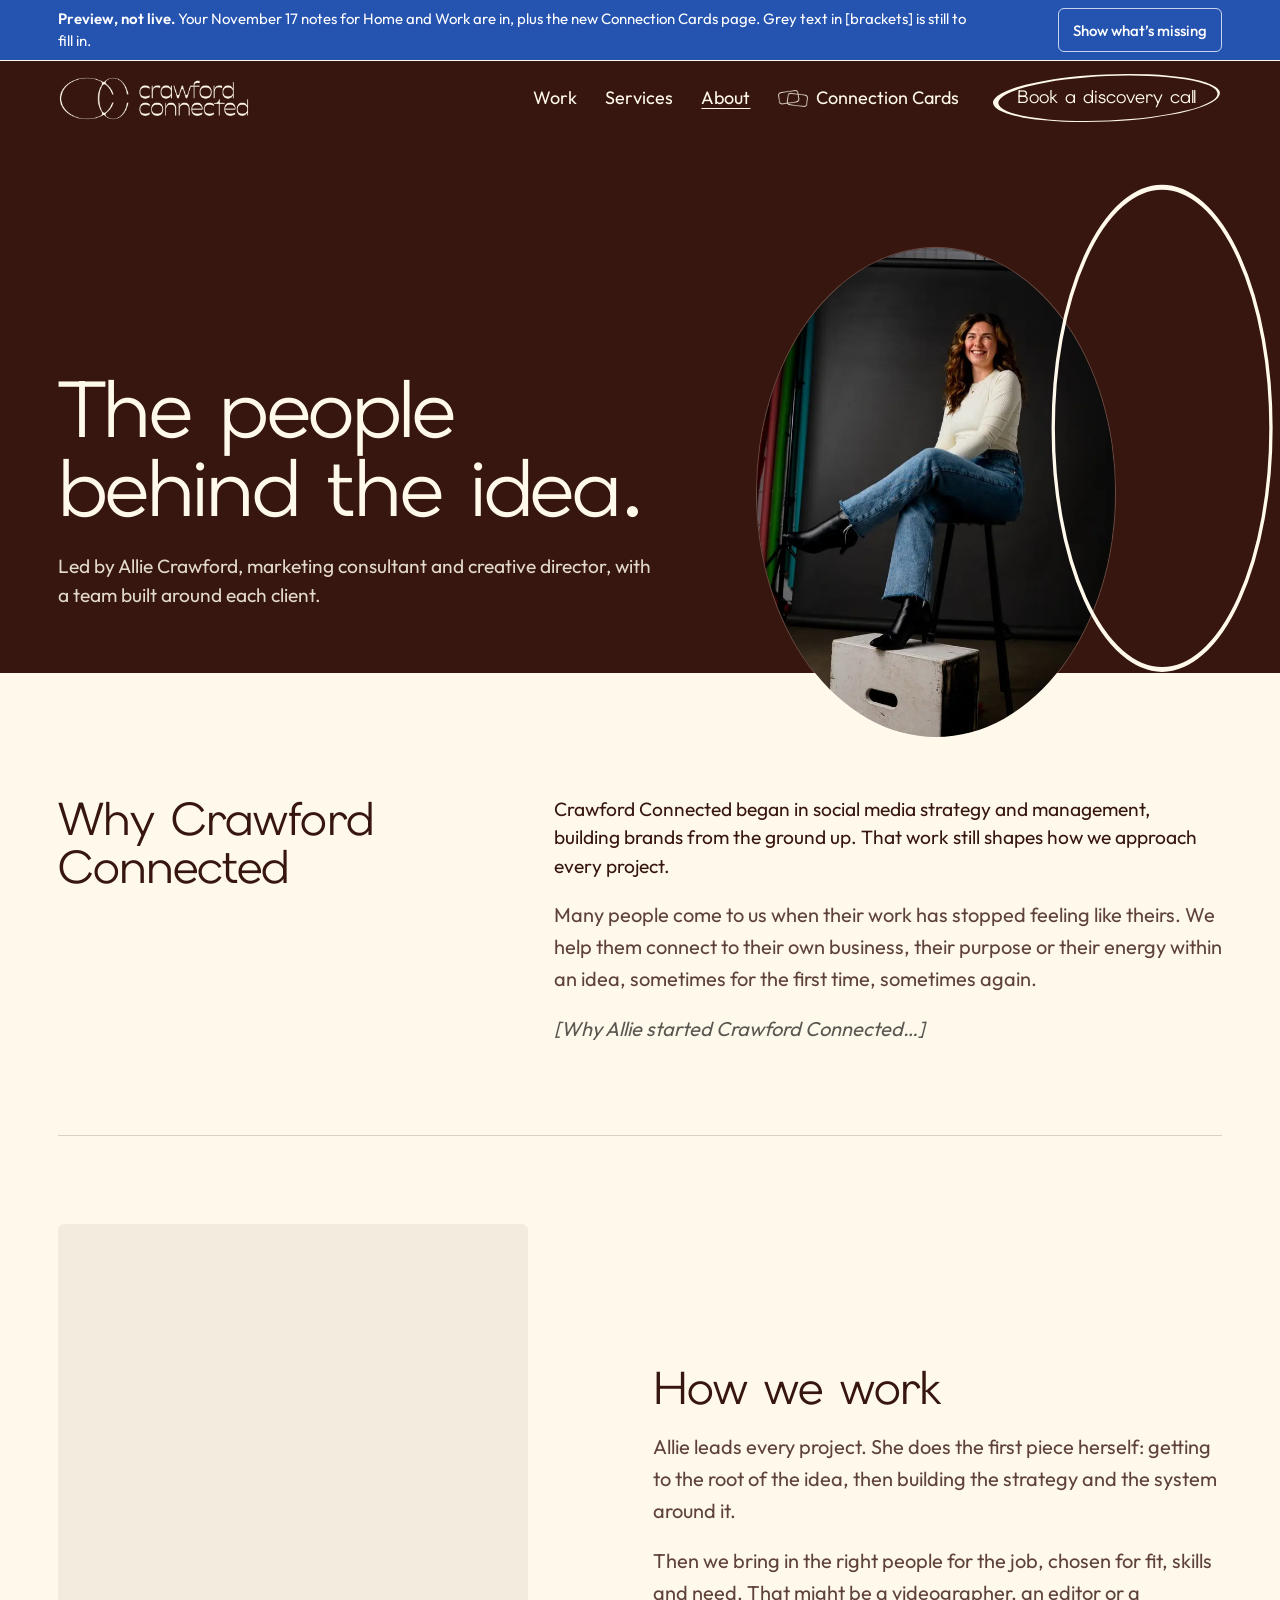
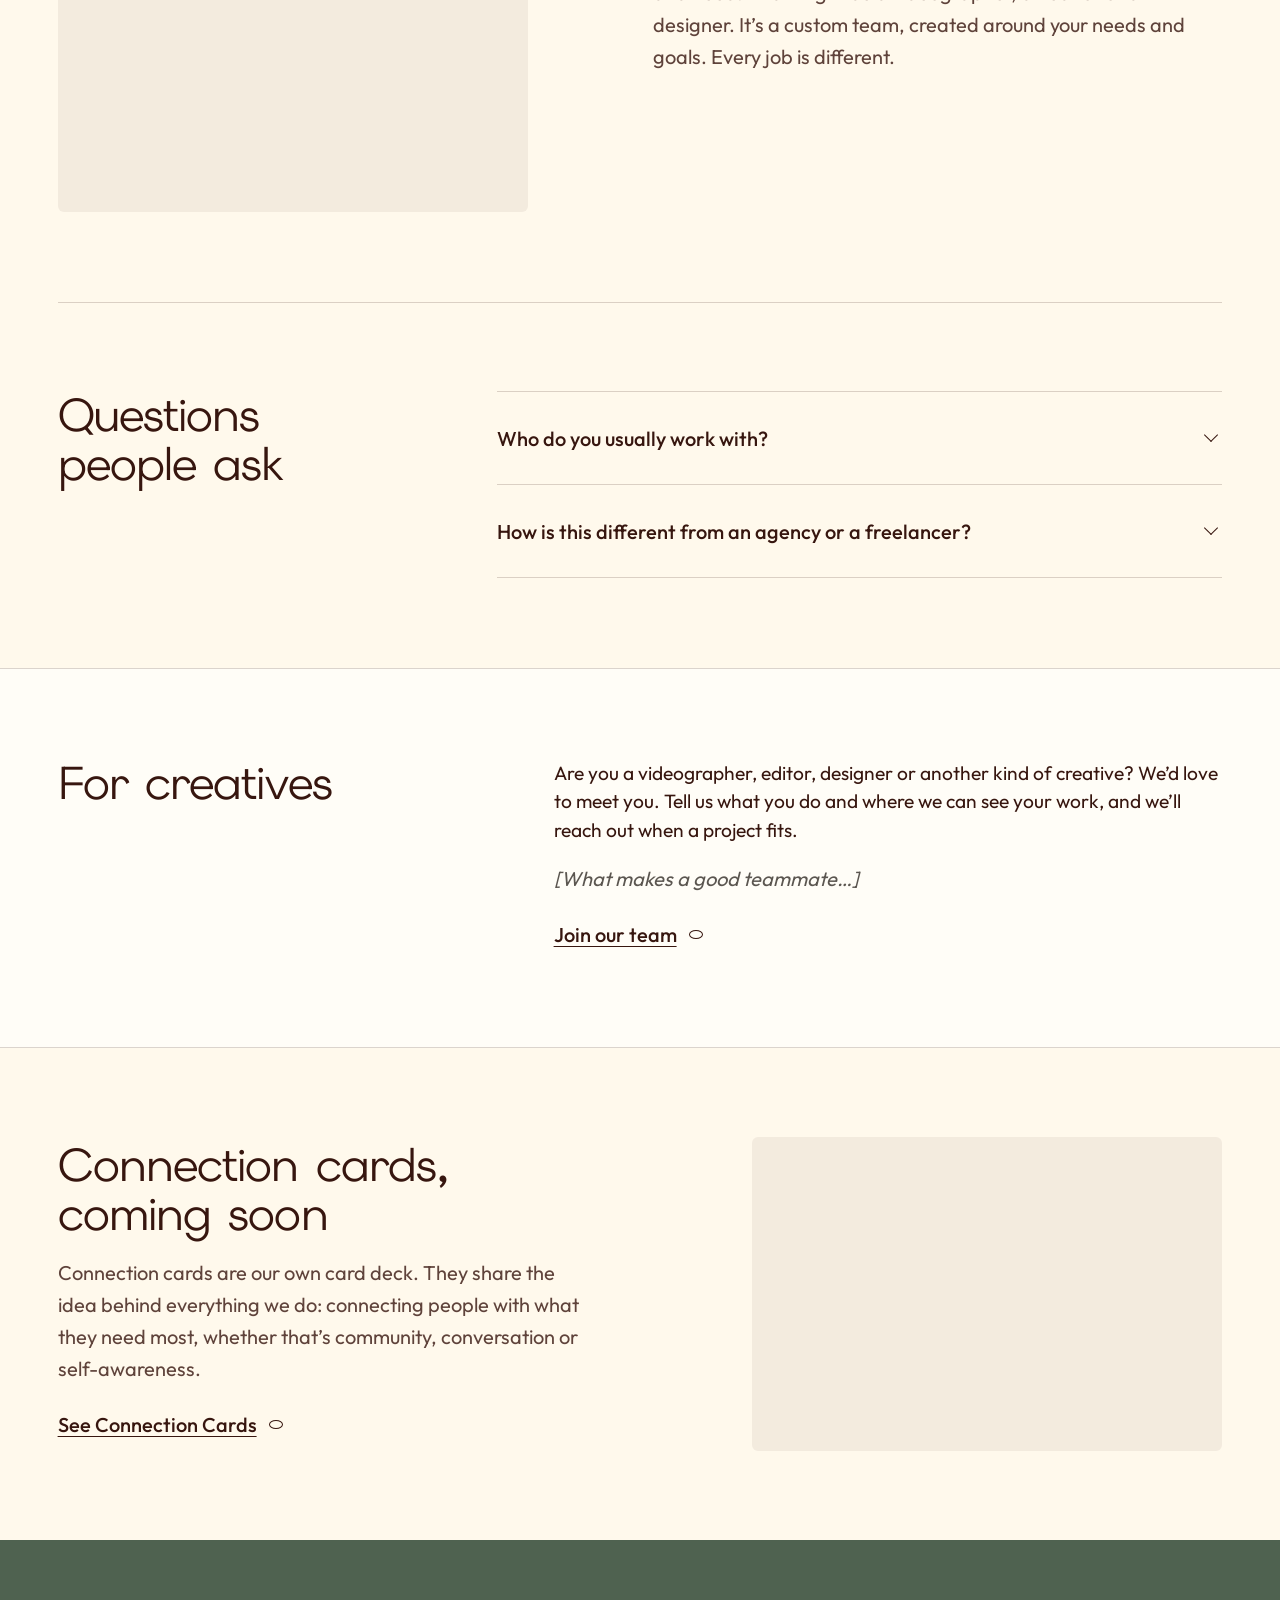
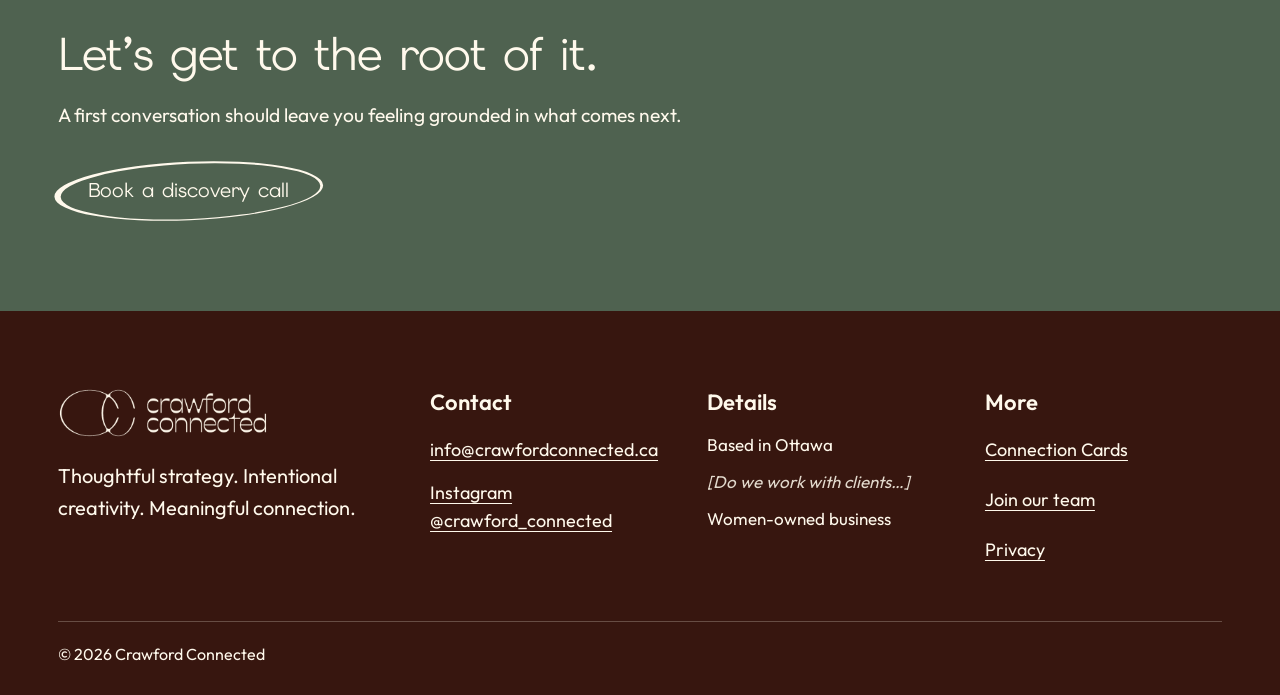
==== commit 5b96729a: "Connection Cards: font switch (Yours / A / B / C) for Allie to compare Co-Authored-By: Claude Opus 5" ====
--- a/about/index.html
+++ b/about/index.html
@@ -1 +1 @@
-<!DOCTYPE html><html lang="en-CA" data-review="clean" data-headline="b"><head><meta charset="utf-8"><meta name="viewport" content="width=device-width, initial-scale=1, viewport-fit=cover"><script>try { if (localStorage.getItem('cc-review') === 'missing') document.documentElement.dataset.review = 'missing'; var h = localStorage.getItem('cc-hl'); if (h === 'a') delete document.documentElement.dataset.headline; if (h === 'b') document.documentElement.dataset.headline = 'b'; } catch (e) {}</script><title>About Allie Crawford and the team | Crawford Connected</title><meta name="description" content="Allie Crawford leads our team as a marketing consultant and creative director in Ottawa. For each client, we bring in the right people for the job."><link rel="canonical" href="https://crawfordconnected.ca/about/"><meta name="robots" content="noindex, nofollow"><meta property="og:type" content="website"><meta property="og:site_name" content="Crawford Connected"><meta property="og:locale" content="en_CA"><meta property="og:title" content="About Allie Crawford and the team | Crawford Connected"><meta property="og:description" content="Allie Crawford leads our team as a marketing consultant and creative director in Ottawa. For each client, we bring in the right people for the job."><meta property="og:url" content="https://crawfordconnected.ca/about/"><meta property="og:image" content="https://crawfordconnected.ca/_astro/share-allie-studio.Bz2gRNS8_ZN6owB.jpg"><meta property="og:image:width" content="1200"><meta property="og:image:height" content="630"><meta property="og:image:alt" content="Allie Crawford smiling on a stool in a photo studio"><meta name="twitter:card" content="summary_large_image"><meta name="theme-color" content="#fff9ec"><link rel="icon" type="image/png" sizes="32x32" href="../favicon-32.png"><link rel="icon" type="image/png" sizes="192x192" href="../favicon-192.png"><link rel="apple-touch-icon" href="../apple-touch-icon.png"><link rel="preload" href="../site-assets/elms-sans-latin-400-normal.DxMkYH23.woff2" as="font" type="font/woff2" crossorigin><link rel="preload" href="../site-assets/outfit-latin-400-normal.BGsTXAXT.woff2" as="font" type="font/woff2" crossorigin><style>.wordmark{-webkit-mask-image:url(../site-assets/logo-wordmark-mask.4lhsvhzJ_eD6WB.webp);mask-image:url(../site-assets/logo-wordmark-mask.4lhsvhzJ_eD6WB.webp)}.mark{-webkit-mask-image:url(../site-assets/logo-submark-mask.Dviby7W-_slocp.webp);mask-image:url(../site-assets/logo-submark-mask.Dviby7W-_slocp.webp)}.cards-mark{-webkit-mask-image:url(../site-assets/cards-mark-small-mask.2HnKetVo_Zdc4Ur.webp);mask-image:url(../site-assets/cards-mark-small-mask.2HnKetVo_Zdc4Ur.webp)}</style><link rel="stylesheet" href="../site-assets/Base.Ds8pChG2.css"></head><body><a class="skip" href="#main">Skip to content</a><div class="preview-bar" role="region" aria-label="Preview notice" data-placeholder><div class="wrap"><p><strong>Preview, not live.</strong> Your November 17 notes for Home and Work are in, plus the new Connection Cards page. <span class="pv-clean">Grey text in [brackets] is still to fill in.</span><span class="pv-missing">Everything in blue is still to fill in.</span></p><div class="pv-tools"><button class="pv-toggle" id="pv-toggle" type="button" aria-pressed="false">Show what’s missing</button></div></div></div><script type="module">var e=document.getElementById(`pv-toggle`),t=document.documentElement,n=()=>e?.setAttribute(`aria-pressed`,String(t.dataset.review===`missing`));e?.addEventListener(`click`,()=>{let e=t.dataset.review===`missing`?`clean`:`missing`;t.dataset.review=e;try{localStorage.setItem(`cc-review`,e)}catch{}n()}),n();var r=document.querySelector(`.pv-headline`),i=document.querySelector(`.hl--a`),a=document.querySelector(`.hl--b`);if(r&&i&&a){r.hidden=!1;let e=e=>{e===`b`?t.dataset.headline=`b`:delete t.dataset.headline,i.setAttribute(`aria-hidden`,String(e===`b`)),a.setAttribute(`aria-hidden`,String(e===`a`)),r.querySelectorAll(`button`).forEach(t=>t.setAttribute(`aria-pressed`,String(t.dataset.hl===e)));try{localStorage.setItem(`cc-hl`,e)}catch{}};e(t.dataset.headline===`b`?`b`:`a`),r.addEventListener(`click`,t=>{let n=t.target.closest(`button[data-hl]`);n&&e(n.dataset.hl)})}var o=document.querySelector(`.preview-bar`);if(o){let e=()=>t.style.setProperty(`--bar-h`,`${o.offsetHeight}px`);e(),`ResizeObserver`in window&&new ResizeObserver(e).observe(o)}</script><header class="site-header no-anim" id="site-header" data-clear><div class="wrap"><a class="brand" href="../index.html" aria-label="Crawford Connected, home"><span class="wordmark wordmark--head" aria-hidden="true"></span><span class="mark" aria-hidden="true"></span></a><nav class="nav" aria-label="Main"><a href="../work/index.html">Work</a><a href="../services/index.html">Services</a><a href="../about/index.html" aria-current="page">About</a><a href="../connection-cards/index.html"><span class="cards-mark" aria-hidden="true"></span>Connection Cards</a></nav><a class="cta cta--sm head-cta" href="../start/index.html"><svg class="cta__ring" viewBox="0 0 240 72" preserveAspectRatio="none" aria-hidden="true"><path fill-rule="evenodd" d="M2 36a118 34 0 1 0 236 0a118 34 0 1 0 -236 0Z M7.5 36.5a114 32 0 1 0 228 0a114 32 0 1 0 -228 0Z"></path></svg><svg class="cta__echo" viewBox="0 0 120 72" preserveAspectRatio="none" aria-hidden="true"><path d="M115.2 25.5A58 34 0 1 0 115.2 46.5"></path></svg><span class="cta__text">Book a discovery call</span></a><details class="menu" id="menu"><summary class="menu__toggle" aria-label="Menu"><span class="menu__icon" aria-hidden="true"></span><span class="menu__word">Menu</span></summary><nav class="menu__panel" aria-label="Main, phone"><a href="../work/index.html">Work</a><a href="../services/index.html">Services</a><a href="../about/index.html" aria-current="page">About</a><a href="../connection-cards/index.html"><span class="cards-mark" aria-hidden="true"></span>Connection Cards</a><a href="../start/index.html">Book a discovery call</a></nav></details></div></header><script type="module">var e=document.getElementById(`menu`);e&&(e.addEventListener(`click`,t=>{t.target.closest(`a`)&&(e.open=!1)}),document.addEventListener(`keydown`,t=>{t.key===`Escape`&&e.open&&(e.open=!1,e.querySelector(`summary`)?.focus())}));var t=document.getElementById(`site-header`);if(t&&t.hasAttribute(`data-clear`)){let e=()=>t.classList.toggle(`is-clear`,window.scrollY<8);e(),window.addEventListener(`scroll`,e,{passive:!0});let n=()=>setTimeout(()=>t.classList.remove(`no-anim`),150);document.readyState===`complete`?n():window.addEventListener(`load`,n)}</script><main id="main"><header class="opener opener--split band--ink opener--about" aria-labelledby="page-title"><div class="opener__media"><div class="duo-mark"><figure class="photo photo--oval duo-mark__photo"><img src="../site-assets/allie-studio-portrait-oval.B80aaDlF_2gHqyi.webp" srcset="../site-assets/allie-studio-portrait-oval.B80aaDlF_Zxq1XH.webp 320w, ../site-assets/allie-studio-portrait-oval.B80aaDlF_ZdWyXV.webp 480w, ../site-assets/allie-studio-portrait-oval.B80aaDlF_MUBK4.webp 640w, ../site-assets/allie-studio-portrait-oval.B80aaDlF_Z1sz3QD.webp 800w, ../site-assets/allie-studio-portrait-oval.B80aaDlF_2gHqyi.webp 1063w" alt="Allie Crawford smiling on a stool in a photo studio" sizes="(max-width: 960px) 280px, (max-width: 1280px) 38vw, 480px" loading="eager" fetchpriority="high" decoding="sync" width="1063" height="1450"></figure><svg class="duo-mark__echo" viewBox="0 0 100 150" preserveAspectRatio="none" aria-hidden="true"><ellipse cx="50" cy="75" rx="49" ry="74"></ellipse></svg></div></div><div class="opener__panel"><div class="opener__copy"><h1 id="page-title" class="h1 rise-in">The people behind the idea.</h1><p class="lead rise-in">Led by Allie Crawford, marketing consultant and creative director, with a team built around each client.</p></div></div></header><section class="blk blk--text" aria-labelledby="s1-title"><div class="wrap"><div class="split"><h2 id="s1-title" class="h2">Why Crawford Connected</h2><div class="split__body"><p>Crawford Connected began in social media strategy and management, building brands from the ground up. That work still shapes how we approach every project.</p><p>Many people come to us when their work has stopped feeling like theirs. We help them connect to their own business, their purpose or their energy within an idea, sometimes for the first time, sometimes again.</p><p><span class="fill" data-placeholder><span class="fill-full">[Why Allie started Crawford Connected, in her words]</span><span class="fill-short" aria-hidden="true">[Why Allie started Crawford Connected…]</span></span></p></div></div></div></section><section class="blk" aria-labelledby="s2-title"><div class="wrap"><div class="pt"><figure class="photo photo--45 pt__photo reveal"><img src="../site-assets/adventures-interview-setup.H67EuJQR_1ujDsI.webp" srcset="../site-assets/adventures-interview-setup.H67EuJQR_M2m99.webp 320w, ../site-assets/adventures-interview-setup.H67EuJQR_Z17wGW0.webp 480w, ../site-assets/adventures-interview-setup.H67EuJQR_Z1f5BMc.webp 640w, ../site-assets/adventures-interview-setup.H67EuJQR_Z1Cb4gA.webp 800w, ../site-assets/adventures-interview-setup.H67EuJQR_2gpQPc.webp 1080w, ../site-assets/adventures-interview-setup.H67EuJQR_Z15U0lE.webp 1440w, ../site-assets/adventures-interview-setup.H67EuJQR_1ujDsI.webp 1800w" alt="Allie in conversation with Jack Heynen at a table by a tall window, a camera and monitor set up in the foreground" sizes="(max-width: 960px) calc(100vw - 40px), 520px" loading="lazy" decoding="async" style="object-position: center 60%" width="1800" height="2400"></figure><div class="pt__body"><h2 id="s2-title" class="h2">How we work</h2><p>Allie leads every project. She does the first piece herself: getting to the root of the idea, then building the strategy and the system around it.</p><p>Then we bring in the right people for the job, chosen for fit, skills and need. That might be a videographer, an editor or a designer. It’s a custom team, created around your needs and goals. Every job is different.</p></div></div></div></section><section class="blk" aria-labelledby="s4-title"><div class="wrap"><div class="split"><h2 id="s4-title" class="h2">Questions people ask</h2><div class="qa"><details><summary><span>Who do you usually work with?</span></summary><div class="qa__answer"><p>Founders, speakers, educators and organizations with something worth sharing. Often they have the idea, and maybe the end point, but the middle is lost. Some are short on time. Some are missing a skill.</p></div></details><details><summary><span>How is this different from an agency or a freelancer?</span></summary><div class="qa__answer"><p>An agency can feel transactional, with the same approach for everyone. A freelancer is hired for one job. We work as your partner: we look at the idea, the business and the outcome you want, then build a custom team around it.</p></div></details></div></div></div></section><section class="blk blk--text band--soft blk--aside" aria-labelledby="s5-title"><div class="wrap"><div class="split"><h2 id="s5-title" class="h2">For creatives</h2><div class="split__body"><p>Are you a videographer, editor, designer or another kind of creative? We’d love to meet you. Tell us what you do and where we can see your work, and we’ll reach out when a project fits.</p><p><span class="fill" data-placeholder><span class="fill-full">[What makes a good teammate for us]</span><span class="fill-short" aria-hidden="true">[What makes a good teammate…]</span></span></p><a class="text-link" href="../start/index.html#join-team">Join our team</a></div></div></div></section><section class="blk" aria-labelledby="s6-title"><div class="wrap"><div class="pt pt--right"><figure class="photo photo--32 pt__photo reveal"><img src="../site-assets/cards-bag-and-card.CQjrRQtt_ZPaNJp.webp" srcset="../site-assets/cards-bag-and-card.CQjrRQtt_21cJdV.webp 320w, ../site-assets/cards-bag-and-card.CQjrRQtt_Z1tg47r.webp 480w, ../site-assets/cards-bag-and-card.CQjrRQtt_ZQa9o7.webp 640w, ../site-assets/cards-bag-and-card.CQjrRQtt_Z5uPIq.webp 800w, ../site-assets/cards-bag-and-card.CQjrRQtt_ZJ617U.webp 1080w, ../site-assets/cards-bag-and-card.CQjrRQtt_1RF4w.webp 1440w, ../site-assets/cards-bag-and-card.CQjrRQtt_ZPaNJp.webp 1500w" alt="A linen Connection Cards bag next to a handwritten question card on a dark marble table" sizes="(max-width: 960px) calc(100vw - 40px), 520px" loading="lazy" decoding="async" width="1500" height="1000"></figure><div class="pt__body"><h2 id="s6-title" class="h2">Connection cards, coming soon</h2><p>Connection cards are our own card deck. They share the idea behind everything we do: connecting people with what they need most, whether that’s community, conversation or self-awareness.</p><a class="text-link" href="../connection-cards/index.html">See Connection Cards</a></div></div></div></section><div class="blk blk--band"><section class="close band--moss" aria-labelledby="s7-title"><div class="wrap"><h2 id="s7-title" class="h2">Let’s get to the root of it.</h2><p class="lead">A first conversation should leave you feeling grounded in what comes next.</p><a class="cta" href="../start/index.html"><svg class="cta__ring" viewBox="0 0 240 72" preserveAspectRatio="none" aria-hidden="true"><path fill-rule="evenodd" d="M2 36a118 34 0 1 0 236 0a118 34 0 1 0 -236 0Z M7.5 36.5a114 32 0 1 0 228 0a114 32 0 1 0 -228 0Z"></path></svg><svg class="cta__echo" viewBox="0 0 120 72" preserveAspectRatio="none" aria-hidden="true"><path d="M115.2 25.5A58 34 0 1 0 115.2 46.5"></path></svg><span class="cta__text">Book a discovery call</span></a></div></section></div></main><footer class="footer"><div class="wrap"><div class="footer__grid"><div class="footer__brand"><span class="wordmark" role="img" aria-label="Crawford Connected"></span><p>Thoughtful strategy. Intentional creativity. Meaningful connection.</p></div><div class="footer__col"><h2 class="h4">Contact</h2><a href="mailto:info@crawfordconnected.ca">info@crawfordconnected.ca</a><a href="https://www.instagram.com/crawford_connected/">Instagram @crawford_connected</a></div><div class="footer__col"><h2 class="h4">Details</h2><span>Based in Ottawa</span><span><span class="fill" data-placeholder><span class="fill-full">[Do we work with clients outside Ottawa? If so, where?]</span><span class="fill-short" aria-hidden="true">[Do we work with clients…]</span></span></span><span>Women-owned business</span></div><div class="footer__col"><h2 class="h4">More</h2><a href="../connection-cards/index.html">Connection Cards</a><a href="../start/index.html#join-team">Join our team</a><a href="../privacy/index.html">Privacy</a></div></div><div class="footer__legal"><span>© 2026 Crawford Connected</span></div></div></footer></body></html>+<!DOCTYPE html><html lang="en-CA" data-review="clean" data-headline="b"><head><meta charset="utf-8"><meta name="viewport" content="width=device-width, initial-scale=1, viewport-fit=cover"><script>try { if (localStorage.getItem('cc-review') === 'missing') document.documentElement.dataset.review = 'missing'; var h = localStorage.getItem('cc-hl'); if (h === 'a') delete document.documentElement.dataset.headline; if (h === 'b') document.documentElement.dataset.headline = 'b'; var f = localStorage.getItem('cc-hand'); if (f === 'a' || f === 'b' || f === 'c') document.documentElement.dataset.hand = f; } catch (e) {}</script><title>About Allie Crawford and the team | Crawford Connected</title><meta name="description" content="Allie Crawford leads our team as a marketing consultant and creative director in Ottawa. For each client, we bring in the right people for the job."><link rel="canonical" href="https://crawfordconnected.ca/about/"><meta name="robots" content="noindex, nofollow"><meta property="og:type" content="website"><meta property="og:site_name" content="Crawford Connected"><meta property="og:locale" content="en_CA"><meta property="og:title" content="About Allie Crawford and the team | Crawford Connected"><meta property="og:description" content="Allie Crawford leads our team as a marketing consultant and creative director in Ottawa. For each client, we bring in the right people for the job."><meta property="og:url" content="https://crawfordconnected.ca/about/"><meta property="og:image" content="https://crawfordconnected.ca/_astro/share-allie-studio.Bz2gRNS8_ZN6owB.jpg"><meta property="og:image:width" content="1200"><meta property="og:image:height" content="630"><meta property="og:image:alt" content="Allie Crawford smiling on a stool in a photo studio"><meta name="twitter:card" content="summary_large_image"><meta name="theme-color" content="#fff9ec"><link rel="icon" type="image/png" sizes="32x32" href="../favicon-32.png"><link rel="icon" type="image/png" sizes="192x192" href="../favicon-192.png"><link rel="apple-touch-icon" href="../apple-touch-icon.png"><link rel="preload" href="../site-assets/elms-sans-latin-400-normal.DxMkYH23.woff2" as="font" type="font/woff2" crossorigin><link rel="preload" href="../site-assets/outfit-latin-400-normal.BGsTXAXT.woff2" as="font" type="font/woff2" crossorigin><style>.wordmark{-webkit-mask-image:url(../site-assets/logo-wordmark-mask.4lhsvhzJ_eD6WB.webp);mask-image:url(../site-assets/logo-wordmark-mask.4lhsvhzJ_eD6WB.webp)}.mark{-webkit-mask-image:url(../site-assets/logo-submark-mask.Dviby7W-_slocp.webp);mask-image:url(../site-assets/logo-submark-mask.Dviby7W-_slocp.webp)}.cards-mark{-webkit-mask-image:url(../site-assets/cards-mark-small-mask.2HnKetVo_Zdc4Ur.webp);mask-image:url(../site-assets/cards-mark-small-mask.2HnKetVo_Zdc4Ur.webp)}</style><link rel="stylesheet" href="../site-assets/Base.4x3DjNTQ.css"></head><body><a class="skip" href="#main">Skip to content</a><div class="preview-bar" role="region" aria-label="Preview notice" data-placeholder><div class="wrap"><p><strong>Preview, not live.</strong> Your November 17 notes for Home and Work are in, plus the new Connection Cards page. <span class="pv-clean">Grey text in [brackets] is still to fill in.</span><span class="pv-missing">Everything in blue is still to fill in.</span></p><div class="pv-tools"><button class="pv-toggle" id="pv-toggle" type="button" aria-pressed="false">Show what’s missing</button></div></div></div><script type="module">var e=document.getElementById(`pv-toggle`),t=document.documentElement,n=()=>e?.setAttribute(`aria-pressed`,String(t.dataset.review===`missing`));e?.addEventListener(`click`,()=>{let e=t.dataset.review===`missing`?`clean`:`missing`;t.dataset.review=e;try{localStorage.setItem(`cc-review`,e)}catch{}n()}),n();var r=document.querySelector(`.pv-headline`),i=document.querySelector(`.hl--a`),a=document.querySelector(`.hl--b`);if(r&&i&&a){r.hidden=!1;let e=e=>{e===`b`?t.dataset.headline=`b`:delete t.dataset.headline,i.setAttribute(`aria-hidden`,String(e===`b`)),a.setAttribute(`aria-hidden`,String(e===`a`)),r.querySelectorAll(`button`).forEach(t=>t.setAttribute(`aria-pressed`,String(t.dataset.hl===e)));try{localStorage.setItem(`cc-hl`,e)}catch{}};e(t.dataset.headline===`b`?`b`:`a`),r.addEventListener(`click`,t=>{let n=t.target.closest(`button[data-hl]`);n&&e(n.dataset.hl)})}var o=document.querySelector(`.pv-font`);if(o){o.hidden=!1;let e=e=>{e?t.dataset.hand=e:delete t.dataset.hand,o.querySelectorAll(`button`).forEach(t=>t.setAttribute(`aria-pressed`,String(t.dataset.hand===e)));try{e?localStorage.setItem(`cc-hand`,e):localStorage.removeItem(`cc-hand`)}catch{}};e(t.dataset.hand??``),o.addEventListener(`click`,t=>{let n=t.target.closest(`button[data-hand]`);n&&e(n.dataset.hand??``)})}var s=document.querySelector(`.preview-bar`);if(s){let e=()=>t.style.setProperty(`--bar-h`,`${s.offsetHeight}px`);e(),`ResizeObserver`in window&&new ResizeObserver(e).observe(s)}</script><header class="site-header no-anim" id="site-header" data-clear><div class="wrap"><a class="brand" href="../index.html" aria-label="Crawford Connected, home"><span class="wordmark wordmark--head" aria-hidden="true"></span><span class="mark" aria-hidden="true"></span></a><nav class="nav" aria-label="Main"><a href="../work/index.html">Work</a><a href="../services/index.html">Services</a><a href="../about/index.html" aria-current="page">About</a><a href="../connection-cards/index.html"><span class="cards-mark" aria-hidden="true"></span>Connection Cards</a></nav><a class="cta cta--sm head-cta" href="../start/index.html"><svg class="cta__ring" viewBox="0 0 240 72" preserveAspectRatio="none" aria-hidden="true"><path fill-rule="evenodd" d="M2 36a118 34 0 1 0 236 0a118 34 0 1 0 -236 0Z M7.5 36.5a114 32 0 1 0 228 0a114 32 0 1 0 -228 0Z"></path></svg><svg class="cta__echo" viewBox="0 0 120 72" preserveAspectRatio="none" aria-hidden="true"><path d="M115.2 25.5A58 34 0 1 0 115.2 46.5"></path></svg><span class="cta__text">Book a discovery call</span></a><details class="menu" id="menu"><summary class="menu__toggle" aria-label="Menu"><span class="menu__icon" aria-hidden="true"></span><span class="menu__word">Menu</span></summary><nav class="menu__panel" aria-label="Main, phone"><a href="../work/index.html">Work</a><a href="../services/index.html">Services</a><a href="../about/index.html" aria-current="page">About</a><a href="../connection-cards/index.html"><span class="cards-mark" aria-hidden="true"></span>Connection Cards</a><a href="../start/index.html">Book a discovery call</a></nav></details></div></header><script type="module">var e=document.getElementById(`menu`);e&&(e.addEventListener(`click`,t=>{t.target.closest(`a`)&&(e.open=!1)}),document.addEventListener(`keydown`,t=>{t.key===`Escape`&&e.open&&(e.open=!1,e.querySelector(`summary`)?.focus())}));var t=document.getElementById(`site-header`);if(t&&t.hasAttribute(`data-clear`)){let e=()=>t.classList.toggle(`is-clear`,window.scrollY<8);e(),window.addEventListener(`scroll`,e,{passive:!0});let n=()=>setTimeout(()=>t.classList.remove(`no-anim`),150);document.readyState===`complete`?n():window.addEventListener(`load`,n)}</script><main id="main"><header class="opener opener--split band--ink opener--about" aria-labelledby="page-title"><div class="opener__media"><div class="duo-mark"><figure class="photo photo--oval duo-mark__photo"><img src="../site-assets/allie-studio-portrait-oval.B80aaDlF_2gHqyi.webp" srcset="../site-assets/allie-studio-portrait-oval.B80aaDlF_Zxq1XH.webp 320w, ../site-assets/allie-studio-portrait-oval.B80aaDlF_ZdWyXV.webp 480w, ../site-assets/allie-studio-portrait-oval.B80aaDlF_MUBK4.webp 640w, ../site-assets/allie-studio-portrait-oval.B80aaDlF_Z1sz3QD.webp 800w, ../site-assets/allie-studio-portrait-oval.B80aaDlF_2gHqyi.webp 1063w" alt="Allie Crawford smiling on a stool in a photo studio" sizes="(max-width: 960px) 280px, (max-width: 1280px) 38vw, 480px" loading="eager" fetchpriority="high" decoding="sync" width="1063" height="1450"></figure><svg class="duo-mark__echo" viewBox="0 0 100 150" preserveAspectRatio="none" aria-hidden="true"><ellipse cx="50" cy="75" rx="49" ry="74"></ellipse></svg></div></div><div class="opener__panel"><div class="opener__copy"><h1 id="page-title" class="h1 rise-in">The people behind the idea.</h1><p class="lead rise-in">Led by Allie Crawford, marketing consultant and creative director, with a team built around each client.</p></div></div></header><section class="blk blk--text" aria-labelledby="s1-title"><div class="wrap"><div class="split"><h2 id="s1-title" class="h2">Why Crawford Connected</h2><div class="split__body"><p>Crawford Connected began in social media strategy and management, building brands from the ground up. That work still shapes how we approach every project.</p><p>Many people come to us when their work has stopped feeling like theirs. We help them connect to their own business, their purpose or their energy within an idea, sometimes for the first time, sometimes again.</p><p><span class="fill" data-placeholder><span class="fill-full">[Why Allie started Crawford Connected, in her words]</span><span class="fill-short" aria-hidden="true">[Why Allie started Crawford Connected…]</span></span></p></div></div></div></section><section class="blk" aria-labelledby="s2-title"><div class="wrap"><div class="pt"><figure class="photo photo--45 pt__photo reveal"><img src="../site-assets/adventures-interview-setup.H67EuJQR_1ujDsI.webp" srcset="../site-assets/adventures-interview-setup.H67EuJQR_M2m99.webp 320w, ../site-assets/adventures-interview-setup.H67EuJQR_Z17wGW0.webp 480w, ../site-assets/adventures-interview-setup.H67EuJQR_Z1f5BMc.webp 640w, ../site-assets/adventures-interview-setup.H67EuJQR_Z1Cb4gA.webp 800w, ../site-assets/adventures-interview-setup.H67EuJQR_2gpQPc.webp 1080w, ../site-assets/adventures-interview-setup.H67EuJQR_Z15U0lE.webp 1440w, ../site-assets/adventures-interview-setup.H67EuJQR_1ujDsI.webp 1800w" alt="Allie in conversation with Jack Heynen at a table by a tall window, a camera and monitor set up in the foreground" sizes="(max-width: 960px) calc(100vw - 40px), 520px" loading="lazy" decoding="async" style="object-position: center 60%" width="1800" height="2400"></figure><div class="pt__body"><h2 id="s2-title" class="h2">How we work</h2><p>Allie leads every project. She does the first piece herself: getting to the root of the idea, then building the strategy and the system around it.</p><p>Then we bring in the right people for the job, chosen for fit, skills and need. That might be a videographer, an editor or a designer. It’s a custom team, created around your needs and goals. Every job is different.</p></div></div></div></section><section class="blk" aria-labelledby="s4-title"><div class="wrap"><div class="split"><h2 id="s4-title" class="h2">Questions people ask</h2><div class="qa"><details><summary><span>Who do you usually work with?</span></summary><div class="qa__answer"><p>Founders, speakers, educators and organizations with something worth sharing. Often they have the idea, and maybe the end point, but the middle is lost. Some are short on time. Some are missing a skill.</p></div></details><details><summary><span>How is this different from an agency or a freelancer?</span></summary><div class="qa__answer"><p>An agency can feel transactional, with the same approach for everyone. A freelancer is hired for one job. We work as your partner: we look at the idea, the business and the outcome you want, then build a custom team around it.</p></div></details></div></div></div></section><section class="blk blk--text band--soft blk--aside" aria-labelledby="s5-title"><div class="wrap"><div class="split"><h2 id="s5-title" class="h2">For creatives</h2><div class="split__body"><p>Are you a videographer, editor, designer or another kind of creative? We’d love to meet you. Tell us what you do and where we can see your work, and we’ll reach out when a project fits.</p><p><span class="fill" data-placeholder><span class="fill-full">[What makes a good teammate for us]</span><span class="fill-short" aria-hidden="true">[What makes a good teammate…]</span></span></p><a class="text-link" href="../start/index.html#join-team">Join our team</a></div></div></div></section><section class="blk" aria-labelledby="s6-title"><div class="wrap"><div class="pt pt--right"><figure class="photo photo--32 pt__photo reveal"><img src="../site-assets/cards-bag-and-card.CQjrRQtt_ZPaNJp.webp" srcset="../site-assets/cards-bag-and-card.CQjrRQtt_21cJdV.webp 320w, ../site-assets/cards-bag-and-card.CQjrRQtt_Z1tg47r.webp 480w, ../site-assets/cards-bag-and-card.CQjrRQtt_ZQa9o7.webp 640w, ../site-assets/cards-bag-and-card.CQjrRQtt_Z5uPIq.webp 800w, ../site-assets/cards-bag-and-card.CQjrRQtt_ZJ617U.webp 1080w, ../site-assets/cards-bag-and-card.CQjrRQtt_1RF4w.webp 1440w, ../site-assets/cards-bag-and-card.CQjrRQtt_ZPaNJp.webp 1500w" alt="A linen Connection Cards bag next to a handwritten question card on a dark marble table" sizes="(max-width: 960px) calc(100vw - 40px), 520px" loading="lazy" decoding="async" width="1500" height="1000"></figure><div class="pt__body"><h2 id="s6-title" class="h2">Connection cards, coming soon</h2><p>Connection cards are our own card deck. They share the idea behind everything we do: connecting people with what they need most, whether that’s community, conversation or self-awareness.</p><a class="text-link" href="../connection-cards/index.html">See Connection Cards</a></div></div></div></section><div class="blk blk--band"><section class="close band--moss" aria-labelledby="s7-title"><div class="wrap"><h2 id="s7-title" class="h2">Let’s get to the root of it.</h2><p class="lead">A first conversation should leave you feeling grounded in what comes next.</p><a class="cta" href="../start/index.html"><svg class="cta__ring" viewBox="0 0 240 72" preserveAspectRatio="none" aria-hidden="true"><path fill-rule="evenodd" d="M2 36a118 34 0 1 0 236 0a118 34 0 1 0 -236 0Z M7.5 36.5a114 32 0 1 0 228 0a114 32 0 1 0 -228 0Z"></path></svg><svg class="cta__echo" viewBox="0 0 120 72" preserveAspectRatio="none" aria-hidden="true"><path d="M115.2 25.5A58 34 0 1 0 115.2 46.5"></path></svg><span class="cta__text">Book a discovery call</span></a></div></section></div></main><footer class="footer"><div class="wrap"><div class="footer__grid"><div class="footer__brand"><span class="wordmark" role="img" aria-label="Crawford Connected"></span><p>Thoughtful strategy. Intentional creativity. Meaningful connection.</p></div><div class="footer__col"><h2 class="h4">Contact</h2><a href="mailto:info@crawfordconnected.ca">info@crawfordconnected.ca</a><a href="https://www.instagram.com/crawford_connected/">Instagram @crawford_connected</a></div><div class="footer__col"><h2 class="h4">Details</h2><span>Based in Ottawa</span><span><span class="fill" data-placeholder><span class="fill-full">[Do we work with clients outside Ottawa? If so, where?]</span><span class="fill-short" aria-hidden="true">[Do we work with clients…]</span></span></span><span>Women-owned business</span></div><div class="footer__col"><h2 class="h4">More</h2><a href="../connection-cards/index.html">Connection Cards</a><a href="../start/index.html#join-team">Join our team</a><a href="../privacy/index.html">Privacy</a></div></div><div class="footer__legal"><span>© 2026 Crawford Connected</span></div></div></footer></body></html>
--- a/site-assets/Base.4x3DjNTQ.css
+++ b/site-assets/Base.4x3DjNTQ.css
@@ -0,0 +1 @@
+@font-face{font-family:Elms Sans;font-style:normal;font-display:swap;font-weight:400;src:url(elms-sans-latin-400-normal.DxMkYH23.woff2)format("woff2"),url(elms-sans-latin-400-normal.G1Rh0PHe.woff)format("woff")}@font-face{font-family:Outfit;font-style:normal;font-display:swap;font-weight:400;src:url(outfit-latin-400-normal.BGsTXAXT.woff2)format("woff2"),url(outfit-latin-400-normal.DMwTpYkH.woff)format("woff")}@font-face{font-family:Outfit;font-style:normal;font-display:swap;font-weight:500;src:url(outfit-latin-500-normal.DKnIMDSk.woff2)format("woff2"),url(outfit-latin-500-normal.ClnHRwRh.woff)format("woff")}@font-face{font-family:Outfit;font-style:normal;font-display:swap;font-weight:600;src:url(outfit-latin-600-normal.B7SfZ07L.woff2)format("woff2"),url(outfit-latin-600-normal.BEfTtDA7.woff)format("woff")}:root{--paper:#fff9ec;--field:#fffdf7;--ink:#37160f;--ink-soft:#5f433b;--paper-soft:#fff9ecdb;--sky:#ccdde6;--wash:#37160f0f;--moss:#4f6250;--moss-deep:#3e4e40;--rule:#37160f2e;--rule-on-dark:#fff9ec3d;--scrim:33, 13, 9;--ph-mark:#2453b0;--ph-bg:#e7edfa;--ph-line:#9db3e3;--ph-grey:#5b5650;--display:"Elms Sans", "Outfit", ui-sans-serif, system-ui, sans-serif;--text:"Outfit", ui-sans-serif, system-ui, -apple-system, "Segoe UI", sans-serif;--fs-display:clamp(2.75rem, 6.2vw, 5.5rem);--fs-h2:clamp(2rem, 3.6vw, 3.25rem);--fs-statement:clamp(1.5rem, 2.6vw, 2.25rem);--fs-lead:clamp(1.1875rem, 1.5vw, 1.4375rem);--fs-h3:1.375rem;--fs-body:clamp(1.125rem, 1.05rem + .3vw, 1.25rem);--fs-label:1rem;--s1:4px;--s2:8px;--s3:12px;--s4:16px;--s5:24px;--s6:32px;--s7:48px;--s8:64px;--s9:96px;--s10:128px;--s11:160px;--section:clamp(88px, 11vw, 168px);--section-tight:clamp(56px, 7vw, 104px);--gutter:clamp(20px, 4.5vw, 64px);--col-gap:clamp(16px, 2vw, 32px);--max:1280px;--max-wide:1560px;--header-h:76px;--bar-h:0px;--r-small:6px;--ease:cubic-bezier(.2, .7, .2, 1);color-scheme:light;accent-color:var(--moss);scrollbar-color:var(--ink-soft) var(--paper)}:root:has(.preview-bar){--bar-h:48px}html{scroll-behavior:smooth;-webkit-text-size-adjust:100%;scroll-padding-top:96px}body{background:var(--paper);color:var(--ink);font-family:var(--text);font-size:var(--fs-body);-webkit-font-smoothing:antialiased;margin:0;line-height:1.6}::selection{background:var(--sky);color:var(--ink)}h1,h2,h3,h4,p,ul,ol,dl,dd,figure,fieldset,blockquote{margin:0}ul,ol{padding:0;list-style:none}li{text-wrap:pretty}a{color:inherit;text-underline-offset:.22em;text-decoration-thickness:1px}img,svg,video{max-width:100%}main{overflow-x:clip}[hidden]{display:none!important}.wrap{max-width:var(--max);padding-left:max(var(--gutter), env(safe-area-inset-left,0px));padding-right:max(var(--gutter), env(safe-area-inset-right,0px));margin-inline:auto}.wrap--wide{max-width:var(--max-wide)}.grid{column-gap:var(--col-gap);grid-template-columns:repeat(12,minmax(0,1fr));display:grid}.grid>*{min-width:0}.skip{z-index:50;background:var(--ink);color:var(--paper);padding:12px 18px;position:absolute;top:-80px;left:12px}.skip:focus{top:12px}.vh{clip:rect(0 0 0 0);white-space:nowrap;width:1px;height:1px;position:absolute;overflow:hidden}.h1{font-family:var(--display);font-weight:400;font-size:var(--fs-display);letter-spacing:-.03em;word-spacing:-.04em;text-wrap:balance;line-height:1}.h2{font-family:var(--display);font-weight:400;font-size:var(--fs-h2);letter-spacing:-.02em;word-spacing:-.04em;text-wrap:balance;line-height:1.06}.statement{font-family:var(--display);font-weight:400;font-size:var(--fs-statement);letter-spacing:-.015em;word-spacing:-.04em;text-wrap:balance;max-width:34ch;line-height:1.2}.h3{font-weight:600;font-size:var(--fs-h3);letter-spacing:-.005em;text-wrap:balance;line-height:1.25}.h4{font-size:1.125rem;font-weight:500;line-height:1.3}.label{font-weight:500;font-size:var(--fs-label);color:var(--ink-soft);line-height:1.4}p{text-wrap:pretty;max-width:62ch}dd{text-wrap:pretty}.lead{font-size:var(--fs-lead);color:var(--ink-soft);line-height:1.5}.small{font-size:1rem}.soft{color:var(--ink-soft)}:focus-visible{outline:2px solid var(--ink);outline-offset:3px}.band--ink{background:var(--ink);color:var(--paper)}.band--ink :is(.lead,.soft,.label,p){color:var(--paper-soft)}.band--ink :focus-visible{outline-color:var(--paper)}.band--ink .dots li:before{border-color:var(--paper)}.band--ink .fill{color:inherit;background:#fff9ec24;border-bottom-color:currentColor}.text-link{align-items:center;gap:12px;min-height:44px;font-weight:500;text-decoration:underline 1px;display:inline-flex}.text-link:after{content:"";box-sizing:border-box;width:14px;height:9px;transition:transform .3s var(--ease);border:1.4px solid;border-radius:50%;flex:none}@media (hover:hover){.text-link:hover:after{transform:translate(4px)}}.cta{box-sizing:border-box;min-height:62px;color:inherit;font:400 1.25rem/1.1 var(--display);letter-spacing:-.005em;word-spacing:-.04em;white-space:nowrap;place-items:center;padding:14px 36px 16px;text-decoration:none;display:inline-grid;position:relative}.cta--sm{min-height:50px;padding:10px 26px 12px;font-size:1.125rem}.cta__text{position:relative}.cta__ring{fill:currentColor;width:100%;height:100%;transition:transform .45s var(--ease);position:absolute;inset:0;overflow:visible;transform:rotate(-2.5deg)}.cta__echo{fill:none;stroke:currentColor;stroke-width:1.6px;vector-effect:non-scaling-stroke;opacity:0;width:44%;height:88%;transition:opacity .3s ease, transform .5s var(--ease);position:absolute;top:6%;right:-20%;overflow:visible;transform:translate(-16px)}.cta:focus-visible{outline-offset:6px;border-radius:50%;outline:2px solid}.cta:focus-visible .cta__echo{opacity:1;transform:none}@media (hover:hover){.cta:hover .cta__ring{transform:rotate(.5deg)}.cta:hover .cta__echo{opacity:1;transform:none}}.oval-btn{background:var(--moss);min-height:66px;color:var(--paper);font:400 1.25rem/1 var(--display);word-spacing:-.04em;cursor:pointer;border:0;border-radius:50%;place-items:center;padding:0 44px;transition:background-color .2s;display:inline-grid}.oval-btn:hover{background:var(--moss-deep)}.oval-btn:focus-visible{outline-offset:5px}.dots{gap:8px;display:grid}.dots li{align-items:baseline;gap:12px;display:flex}.dots li:before{content:"";border:1.3px solid var(--ink-soft);box-sizing:border-box;border-radius:50%;flex:none;width:10px;height:7px;transform:translateY(-1px)}.photo{border-radius:var(--r-small);background:var(--wash);max-width:100%;margin:0;position:relative;overflow:hidden}.photo img{object-fit:cover;width:100%;height:100%;display:block}.photo--45{aspect-ratio:4/5}.photo--34{aspect-ratio:3/4}.photo--32{aspect-ratio:3/2}.photo--169{aspect-ratio:16/9}.photo--oval{aspect-ratio:11/15;border-radius:50%}.preview-bar{background:var(--ph-mark);color:#fff;font-size:.9375rem;line-height:1.45}.preview-bar .wrap{flex-wrap:wrap;justify-content:space-between;align-items:center;gap:6px 20px;padding-block:8px;display:flex}.preview-bar p{max-width:92ch}.pv-toggle{color:#fff;cursor:pointer;border-radius:var(--r-small);min-height:44px;font:500 .9375rem/1 var(--text);background:0 0;border:1px solid #ffffffbf;padding:0 14px}.pv-toggle[aria-pressed=true]{color:var(--ph-mark);background:#fff}.pv-tools{flex-wrap:wrap;align-items:center;gap:8px 16px;display:flex}.pv-headline{align-items:center;gap:6px;display:inline-flex}.pv-headline__label{margin-right:2px;font-weight:500}.pv-hl{color:#fff;cursor:pointer;border-radius:var(--r-small);min-width:44px;min-height:44px;font:600 .9375rem/1 var(--text);background:0 0;border:1px solid #ffffffbf;padding:0 10px}.pv-hl[aria-pressed=true]{color:var(--ph-mark);background:#fff}.pv-hl:focus-visible,.pv-toggle:focus-visible{outline-offset:2px;outline:2px solid #fff}html[data-review=clean] .pv-missing,html:not([data-review=clean]) .pv-clean{display:none}.fill{border-bottom:1px dashed var(--ph-mark);color:var(--ph-mark);-webkit-box-decoration-break:clone;box-decoration-break:clone;background:#2453b014;border-radius:2px;padding:0 .15em}.band--moss .fill,.footer .fill,.hero .fill,.link-band .fill{color:inherit;background:#fff9ec24;border-bottom-color:currentColor}.fill-short{display:none}.tag{border:1px dashed var(--ph-mark);border-radius:var(--r-small);background:var(--ph-bg);min-height:30px;color:var(--ph-mark);font:500 1rem/1.2 var(--text);place-self:start;align-items:center;gap:8px;padding:4px 10px;display:inline-flex}.ph{background:repeating-linear-gradient(135deg, #2453b024 0 1px, transparent 1px 14px), var(--ph-bg);color:var(--ph-mark);place-items:center;display:grid}.ph-inner{text-align:center;justify-items:center;gap:8px;max-width:34ch;padding:20px;display:grid}.ph-icon{fill:none;stroke:currentColor;stroke-width:1.5px;width:30px;height:30px}.ph-tag{font:600 1rem/1 var(--text);letter-spacing:.04em;background:var(--paper);border:1px dashed var(--ph-mark);border-radius:var(--r-small);padding:7px 9px}.ph-cap{font-size:1rem;line-height:1.4}html[data-review=clean] .fill{color:var(--ph-grey);background:0 0;border:0;padding:0;font-style:italic}html[data-review=clean] :is(.band--moss,.footer,.hero,.link-band,.cc-close) .fill{color:inherit;opacity:.86}html[data-review=clean] .fill-short{display:inline}html[data-review=clean] .fill:has(.fill-short)>.fill-full{clip:rect(0 0 0 0);white-space:nowrap;width:1px;height:1px;position:absolute;overflow:hidden}html[data-review=clean] .tag{border-color:var(--ph-grey);color:var(--ph-grey);background:0 0}html[data-review=clean] .ph{background:var(--wash);color:var(--ink-soft)}html[data-review=clean] :is(.ph-cap,.ph-icon){display:none}html[data-review=clean] .ph-tag{color:var(--ink-soft);letter-spacing:.06em;background:0 0;border:0;padding:0}.site-header{top:env(safe-area-inset-top,0px);z-index:10;background:var(--paper);border-bottom:1px solid var(--rule);color:var(--ink);transition:background-color .35s,border-color .35s,color .35s;position:sticky;overflow:clip visible}.site-header.no-anim{transition:none}.site-header.is-clear:not(:has(.menu[open])){color:var(--paper);background:0 0;border-color:#0000}.site-header.is-clear :focus-visible{outline-color:var(--paper)}.site-header .wrap{min-height:var(--header-h);align-items:center;gap:20px;display:flex}.brand{min-height:44px;color:inherit;align-items:center;margin-right:auto;display:inline-flex}.wordmark,.mark{background:currentColor;-webkit-mask-position:50%;mask-position:50%;-webkit-mask-size:contain;mask-size:contain;-webkit-mask-repeat:no-repeat;mask-repeat:no-repeat}.wordmark{aspect-ratio:1225/290;width:clamp(156px,15vw,196px);display:block}.mark{aspect-ratio:875/547;width:58px;display:none}.nav{gap:4px;display:flex}.nav a{white-space:nowrap;align-items:center;min-height:44px;padding:0 12px;font-size:1.125rem;text-decoration:none;display:inline-flex}.nav a:hover,.nav a[aria-current=page]{text-decoration:underline}.cards-mark{aspect-ratio:160/92;background:currentColor;flex:none;width:30px;margin-right:8px;display:inline-block;-webkit-mask-position:50%;mask-position:50%;-webkit-mask-size:contain;mask-size:contain;-webkit-mask-repeat:no-repeat;mask-repeat:no-repeat}.menu__panel .cards-mark{width:36px;margin-right:12px}.menu{display:none}.menu__toggle{cursor:pointer;min-width:44px;min-height:44px;font:500 1.125rem/1 var(--text);justify-content:center;align-items:center;gap:10px;padding:0 4px;list-style:none;display:inline-flex}.menu__toggle::-webkit-details-marker{display:none}.menu__icon{box-sizing:border-box;border-block:1.5px solid;width:20px;height:11px;position:relative}.menu[open] .menu__icon{border-block-color:#0000}.menu[open] .menu__icon:before,.menu[open] .menu__icon:after{content:"";border-top:1.5px solid;position:absolute;top:50%;left:0;right:0;transform:rotate(40deg)}.menu[open] .menu__icon:after{transform:rotate(-40deg)}.menu__panel{background:var(--paper);color:var(--ink);border-bottom:1px solid var(--rule);padding:8px max(var(--gutter), env(safe-area-inset-right,0px)) 20px max(var(--gutter), env(safe-area-inset-left,0px));display:grid;position:absolute;top:100%;left:0;right:0}.menu__panel a{border-top:1px solid var(--rule);min-height:56px;font:400 1.5rem/1.1 var(--display);word-spacing:-.04em;align-items:center;text-decoration:none;display:flex}.menu__panel a:first-child{border-top:0}.menu__panel a[aria-current=page]{text-decoration:underline}.menu__panel :focus-visible{outline-color:var(--ink)}.hero{isolation:isolate;min-height:max(520px, calc(100svh - var(--bar-h)));margin-top:calc(-1 * var(--header-h));background:var(--ink);color:var(--paper);align-items:end;display:grid;position:relative;overflow:hidden}.hero__media{z-index:-2;grid-template-columns:repeat(3,minmax(0,1fr));gap:6px;display:grid;position:absolute;inset:0}.hero__clip{object-fit:cover;background:var(--ink);width:100%;height:100%;display:block}.hero__clip--main{object-position:62% 70%}.hero__scrim{z-index:-1;pointer-events:none;background:linear-gradient(to top, rgba(var(--scrim), .9) 0%, rgba(var(--scrim), .84) 40%, rgba(var(--scrim), .62) 60%, rgba(var(--scrim), .16) 80%, rgba(var(--scrim), 0) 90%), linear-gradient(to bottom, rgba(var(--scrim), .68) 0, rgba(var(--scrim), 0) 170px);position:absolute;inset:0}.hero .wrap{box-sizing:border-box;width:100%;padding-block:calc(var(--header-h) + 48px) clamp(40px, 7vh, 88px)}.hero__copy{justify-items:start;gap:26px;max-width:820px;display:grid}.hero .h1{max-width:20ch}.hero__h1{display:grid}.hl{grid-area:1/1}.hl--b,html[data-headline=b] .hl--a{visibility:hidden}html[data-headline=b] .hl--b{visibility:visible}.hero .lead{color:var(--paper);max-width:46ch}.hero .cta{margin-top:6px;margin-left:-6px}.hero :focus-visible{outline-color:var(--paper)}.hero__pause{z-index:1;right:max(var(--gutter), env(safe-area-inset-right,0px));min-height:44px;color:var(--paper);font:500 1.125rem/1 var(--text);cursor:pointer;background:0 0;border:0;align-items:center;gap:10px;padding:0 4px;display:inline-flex;position:absolute;bottom:clamp(40px,7vh,88px)}.hero__pause:hover .hero__pause-text{text-underline-offset:.22em;text-decoration:underline}.hero__pause svg{fill:currentColor;width:12px;height:14px}.hero__pause .i-play,.hero__pause[aria-pressed=true] .i-pause{display:none}.hero__pause[aria-pressed=true] .i-play{display:block}.opener{--inline:max(var(--gutter), env(safe-area-inset-left,0px), calc((100vw - var(--max)) / 2 + var(--gutter)));isolation:isolate;min-height:clamp(420px,68svh,720px);margin-top:calc(-1 * var(--header-h));display:grid;position:relative;overflow:clip}.opener__panel{align-content:end;gap:var(--s7);min-width:0;padding:calc(var(--header-h) + var(--s8)) var(--inline) clamp(40px, 7vh, 88px);display:grid}.opener__copy{gap:var(--s5);justify-items:start;min-width:0;display:grid}.opener .h1{max-width:16ch}.opener .lead,.opener .label{max-width:46ch}.opener__media{min-width:0}.opener__media>.photo{background:#fff9ec0f;border-radius:0;width:100%;height:100%}.opener--photo .opener__media{z-index:-2;position:absolute;inset:0}.opener__scrim{z-index:-1;pointer-events:none;background:linear-gradient(to top, rgba(var(--scrim), .9) 0%, rgba(var(--scrim), .8) 34%, rgba(var(--scrim), .5) 62%, rgba(var(--scrim), .2) 82%, rgba(var(--scrim), .1) 100%), linear-gradient(to bottom, rgba(var(--scrim), .68) 0, rgba(var(--scrim), 0) 170px);position:absolute;inset:0}.opener--split{grid-template-columns:minmax(0,7fr) minmax(0,5fr)}.opener--split .opener__panel{grid-area:1/1;padding-right:clamp(32px,5vw,80px)}.opener--split .opener__media{grid-area:1/2;position:relative}.opener--split .opener__media>.photo{position:absolute;inset:0}.opener--split .opener__media:has(>.photo):after{content:"";pointer-events:none;background:linear-gradient(to bottom, rgba(var(--scrim), .62), rgba(var(--scrim), 0));height:170px;position:absolute;inset:0 0 auto}.opener--bare{grid-template-columns:minmax(0,1fr)}.opener--moss{min-height:0}.opener--moss .opener__panel{padding-bottom:var(--section);align-content:start}.opener--about{z-index:1;overflow:visible}.opener--about .opener__media{padding:calc(var(--header-h) + var(--s6)) 0 0 0;place-items:end;display:grid}.duo-mark{width:min(28vw,380px);margin:0 calc(min(28vw,380px)/2.17391) -64px 0;position:relative}.duo-mark__photo{width:100%;box-shadow:0 0 0 1px var(--rule-on-dark)}.duo-mark__echo{fill:none;width:62%;height:100%;stroke:var(--paper);stroke-width:1.5px;vector-effect:non-scaling-stroke;position:absolute;top:-64px;left:82%;overflow:visible}.section .wrap{padding-block:var(--section)}.section--flush-top .wrap{padding-top:0}.band--soft{background:var(--field);border-block:1px solid var(--rule)}.band--moss{background:var(--moss);color:var(--paper)}.band--moss :focus-visible{outline-color:var(--paper)}.band--moss .lead,.band--moss .soft{color:var(--paper)}.section-head{gap:16px;margin-bottom:clamp(36px,4.5vw,64px);display:grid}.section-head--row{grid-template-columns:minmax(0,1fr) auto;align-items:end;column-gap:32px}.page-head .wrap{gap:20px;padding-block:clamp(56px,7vw,112px) clamp(48px,6vw,88px);display:grid}.page-head .h1{max-width:18ch}.page-head .lead{max-width:48ch}.split{grid-template-columns:minmax(0,4fr) minmax(0,8fr);align-items:start;gap:24px clamp(32px,6vw,96px);display:grid}.split__body{gap:18px;min-width:0;display:grid}.split__body p{color:var(--ink-soft)}.rule-top{border-top:1px solid var(--rule)}:is(.svc+.svc,.blk+.blk:not(.blk--band))>.wrap{position:relative}:is(.svc+.svc,.blk+.blk:not(.blk--band))>.wrap:before{content:"";top:0;left:max(var(--gutter), env(safe-area-inset-left,0px));right:max(var(--gutter), env(safe-area-inset-right,0px));border-top:1px solid var(--rule);position:absolute}.stack{gap:20px;min-width:0;display:grid}.stack--sm{gap:12px}.connect .wrap{padding-block:var(--section);grid-template-columns:minmax(0,1fr) minmax(0,1fr);align-items:center;gap:clamp(32px,6vw,96px);display:grid}.connect__text{gap:22px;min-width:0;display:grid}.connect__text p{color:var(--ink);font-size:var(--fs-lead);line-height:1.5}.stage{justify-self:center;width:100%;max-width:560px}.stage__svg{width:100%;height:auto;display:block;overflow:visible}.stage__ink{fill:var(--ink)}.section--rule .wrap{position:relative}.section--rule .wrap:before{content:"";top:0;left:max(var(--gutter), env(safe-area-inset-left,0px));right:max(var(--gutter), env(safe-area-inset-right,0px));border-top:1px solid var(--rule);position:absolute}.index{border-bottom:1px solid var(--rule)}.index__row{padding-block:var(--s6);border-top:1px solid var(--rule);color:inherit;transition:background-color .3s var(--ease);align-items:center;text-decoration:none}.index__num{font-weight:500;font-size:var(--fs-label);font-variant-numeric:tabular-nums;color:var(--ink-soft);grid-column:1;align-self:start;padding-top:.6em}.index__name{font-family:var(--display);font-weight:400;font-size:var(--fs-h2);letter-spacing:-.02em;word-spacing:-.04em;text-wrap:balance;color:var(--ink);text-underline-offset:.14em;transition:text-decoration-color .2s var(--ease);grid-column:2/8;line-height:1.06;text-decoration-line:underline;text-decoration-color:#0000;text-decoration-thickness:1.5px}.index__text{max-width:30ch;color:var(--ink-soft);text-wrap:pretty;grid-column:8/11;margin:0;font-size:1rem;line-height:1.55}.index__photo{aspect-ratio:4/3;border-radius:6px;grid-column:11/13;margin:0;overflow:hidden}.index__photo img{object-fit:cover;width:100%;height:100%;transition:transform .6s var(--ease), filter .4s var(--ease);filter:saturate(.85)}.index__row:is(:hover,:focus-visible) .index__name{text-decoration-color:currentColor}.index__row:is(:hover,:focus-visible) .index__photo img{filter:saturate();transform:scale(1.05)}.index__row:focus-visible{outline-offset:-2px}@media (prefers-reduced-motion:reduce){.index__photo img{transition:none}.index__row:is(:hover,:focus-visible) .index__photo img{transform:none}}.home-projects .section-head{margin-bottom:var(--s7)}.hp{row-gap:var(--s8)}.hp__card{grid-template-rows:subgrid;gap:var(--s5);grid-area:span 2/span 6;display:grid}.hp[data-count="2"] .hp__card:first-child{grid-column:1/9}.hp[data-count="2"] .hp__card:last-child{grid-column:9/13}.hp[data-count="1"] .hp__card{grid-column:1/9}.hp__media{min-height:0;display:block}.hp__media .photo{aspect-ratio:16/9}.hp[data-count="2"] .hp__card:last-child .photo{aspect-ratio:auto;height:100%}.hp[data-count="2"] .hp__card:last-child .photo img{position:absolute;inset:0}.hp__text{gap:var(--s3);align-content:start;justify-items:start;display:grid}.hp__text p{max-width:56ch}.testimonial__box{justify-items:center;gap:var(--s5);text-align:center;grid-column:3/11;max-width:52rem;margin:0 auto;display:grid}.testimonial__mark{border:1.5px solid var(--ink-soft);box-sizing:border-box;border-radius:50%;width:44px;height:28px}.testimonial .statement{max-width:30ch}.testimonial .statement p{max-width:none}.testimonial__by{justify-items:center;gap:var(--s1);display:grid}.testimonial__name{font-weight:500}.card{align-content:start;gap:10px;min-width:0;display:grid}.card .photo{margin-bottom:8px}.duo .wrap{align-items:center;row-gap:var(--s7);padding-block:var(--section)}.duo__photo{grid-column:2/6;width:100%}.duo__copy{grid-column:7/13;justify-items:start;gap:18px;min-width:0;display:grid}.duo__copy p:not(.lead){color:var(--ink-soft)}.page-head.duo .wrap{padding-block:clamp(56px,7vw,104px)}.page-head.duo .duo__photo{width:min(100%,380px)}.close .wrap{justify-items:start;gap:22px;padding-block:clamp(64px,8vw,120px);display:grid}.close .h2{max-width:22ch}.close .cta{margin-top:8px;margin-left:-6px}.fit{grid-template-columns:repeat(2,minmax(0,1fr));gap:28px clamp(32px,5vw,80px);width:100%;margin-top:10px;display:grid}.fit__col{border-top:1px solid var(--rule-on-dark);align-content:start;gap:14px;padding-top:18px;display:grid}.fit .dots{font-size:var(--fs-body);gap:12px}.band--moss .dots li:before{border-color:var(--paper)}.start-paths .section-head{max-width:52rem}.paths{max-width:1040px;margin:var(--s7) auto 0;grid-template-columns:repeat(2,minmax(0,1fr));display:grid}.path{align-content:center;justify-items:center;gap:var(--s3);aspect-ratio:1.45;box-sizing:border-box;text-align:center;min-width:0;min-height:100%;padding:13% 17%;display:grid;position:relative;transform:rotate(-1.5deg)}.path+.path{margin-left:-7%;transform:rotate(1.5deg)}.path>*{max-width:26ch;position:relative}.path p{color:var(--ink-soft)}.path__ring{width:100%;height:100%;fill:var(--ink);max-width:none;position:absolute;inset:0;overflow:visible}.then{justify-items:center;gap:var(--s2);text-align:center;margin:0 auto;display:grid}.then:before{content:"";background:var(--ink);width:1px;height:48px;margin-bottom:var(--s3)}.then .lead{color:var(--ink);max-width:40ch}.svc-nav{top:calc(var(--header-h) + var(--s5));align-self:start;gap:var(--s5);grid-column:1/5;display:grid;position:sticky}.svc-nav__list{border-top:1px solid var(--rule)}.svc-nav__list a{justify-content:space-between;align-items:center;gap:var(--s3);min-height:56px;padding-block:var(--s2);border-bottom:1px solid var(--rule);color:var(--ink-soft);font-size:var(--fs-h3);transition:color .2s var(--ease);line-height:1.25;text-decoration:none;display:flex}.svc-nav__list a:after{content:"";box-sizing:border-box;opacity:0;width:16px;height:11px;transition:opacity .2s var(--ease), transform .3s var(--ease);border:1.4px solid;border-radius:50%;flex:none}.svc-nav__list a:hover{color:var(--ink);text-decoration:underline}.svc-nav__list a[aria-current=true]{color:var(--ink)}.svc-nav__list a[aria-current=true]:after{opacity:1}.svc-panels{grid-column:6/13;display:grid}.panel{gap:var(--s6);align-content:start;min-width:0;display:grid}.panel+.panel{margin-top:var(--section-tight);padding-top:var(--section-tight);border-top:1px solid var(--rule);scroll-margin-top:calc(-1 * var(--section-tight) - 1px)}.panel .statement{margin-top:calc(-1 * var(--s3))}.panel__pair{gap:var(--s5) var(--s6);grid-template-columns:repeat(2,minmax(0,1fr));display:grid}.panel__photo{margin-bottom:var(--s2)}.panel__pair>div{padding-top:var(--s4);border-top:1px solid var(--ink)}.panel__pair p{font-size:var(--fs-lead);color:var(--ink);text-wrap:pretty;line-height:1.45}.panel__included{color:var(--ink-soft)}.panel .label{margin-bottom:var(--s2)}.panel__included{column-gap:var(--s6);row-gap:var(--s2);grid-template-columns:repeat(2,minmax(0,1fr))}.panel__work{gap:var(--s5);grid-template-columns:repeat(2,minmax(0,1fr));display:grid}.work-card{gap:var(--s3);color:inherit;text-decoration:none;display:grid}.work-card__title{text-underline-offset:.22em;font-weight:500;text-decoration:underline 1px}.steps{gap:var(--s5) var(--s6);counter-reset:step;grid-template-columns:repeat(5,minmax(0,1fr));display:grid;position:relative}.steps:before{content:"";border-top:1px solid var(--ink);position:absolute;top:25px;left:0;right:0}.steps li{gap:var(--s4);counter-increment:step;align-content:start;display:grid;position:relative}.steps li:before{content:counter(step);box-sizing:border-box;border:1.5px solid var(--ink);background:var(--field);width:72px;height:50px;font:400 1.375rem/1 var(--display);font-variant-numeric:tabular-nums;border-radius:50%;place-items:center;display:grid}.qa{border-top:1px solid var(--rule);display:grid}.qa details{border-bottom:1px solid var(--rule)}.qa summary{cursor:pointer;justify-content:space-between;align-items:center;gap:20px;min-height:64px;padding-block:14px;font-size:1.25rem;font-weight:500;line-height:1.35;list-style:none;display:flex}.qa summary::-webkit-details-marker{display:none}.qa summary:after{content:"";border-bottom:1.5px solid;border-right:1.5px solid;flex:none;width:9px;height:9px;margin-right:6px;transition:transform .25s;transform:translateY(-3px)rotate(45deg)}.qa details[open] summary:after{transform:translateY(2px)rotate(-135deg)}.qa__answer{color:var(--ink-soft);padding:0 0 24px}.story{padding-block:var(--section)}.story+.story{border-top:1px solid var(--rule)}.story__media{margin-bottom:var(--s7)}.story__media:empty{display:none}.story__cover,.story__media .video__poster .photo{border-radius:var(--r-small)}.story__tags{gap:var(--s2);margin-bottom:var(--s5);flex-wrap:wrap;display:flex}.story__head{row-gap:var(--s6);align-items:start}.story__title{grid-column:1/8}.credits{gap:var(--s3);padding-top:var(--s2);grid-area:1/9/3/13;display:grid}.credits dd{margin:0}.credits__client{font-weight:500}.credits__list{color:var(--ink-soft);gap:2px;display:grid}.credits__links{justify-items:start;display:grid}.story__summary{grid-column:1/9}.arc{margin-top:var(--s8);row-gap:var(--s6)}.arc__col{gap:var(--s4);padding-top:var(--s4);border-top:1px solid var(--rule);grid-column:span 4;align-content:start;display:grid}.arc__col .dots{gap:var(--s3)}.as-of{color:var(--ink-soft);font-size:1rem;display:block}.story__quote{margin:var(--s8) 0 0;row-gap:var(--s4)}.story__quote>*{grid-column:2/10}.story__quote-name{font-weight:500}.video-link{min-height:48px;color:inherit;font:500 var(--fs-body)/1.3 var(--text);cursor:pointer;background:0 0;border:0;align-items:center;gap:12px;padding:0;text-decoration:underline;display:inline-flex}.video-link>.video-link__text svg{flex:none;width:30px;height:22px}.video-link__text{align-items:center;gap:12px;display:inline-flex}.video-frame{aspect-ratio:16/9;border-radius:var(--r-small);background:var(--ink);border:0;width:100%}.video--poster .video-link{gap:var(--s4);justify-items:start;width:100%;display:grid}.video__poster{width:100%;display:block;position:relative}.video__play{width:120px;height:84px;color:var(--paper);place-items:center;display:grid;position:absolute;top:50%;left:50%;transform:translate(-50%,-50%)}.video__play:before{content:"";background:rgba(var(--scrim), .55);transition:background-color .2s var(--ease);border-radius:50%;position:absolute;inset:6px}.video__ring{width:100%;height:100%;transition:transform .45s var(--ease);position:absolute;inset:0;transform:rotate(-3deg)}.video__tri{width:48px;height:36px;position:relative}@media (hover:hover){.video--poster .video-link:hover .video__play:before{background:rgba(var(--scrim), .8)}.video--poster .video-link:hover .video__ring{transform:rotate(1deg)}}.framed{align-content:center;justify-items:center;gap:var(--s5);aspect-ratio:16/9;background:var(--ink);color:var(--paper);border-radius:var(--r-small);padding:var(--s6);display:grid}.framed__screen{width:56%;box-shadow:0 24px 60px -24px #000000b3}.framed .cta :focus-visible,.framed .cta:focus-visible{outline-color:var(--paper)}.gallery{margin-top:var(--s8);gap:12px;display:flex}.gallery__item{flex:var(--r) 1 0;min-width:0}.gallery__item .photo{aspect-ratio:var(--r)}.gallery:focus-visible{outline-offset:4px}.more-work .h2{margin-bottom:var(--s7)}.more-work__grid{row-gap:var(--s8)}.mini{gap:var(--s3);padding-top:var(--s5);border-top:1px solid var(--rule);grid-column:span 6;align-content:start;justify-items:start;display:grid}.mini__media{aspect-ratio:3/2;width:100%;margin-bottom:var(--s2);box-sizing:border-box;background:var(--field);border-radius:var(--r-small);place-items:center;padding:clamp(20px,5%,40px);display:grid;overflow:hidden}.mini__shot{width:100%;height:auto;box-shadow:0 18px 40px -22px #00000073}.mini__shot img{object-fit:contain;height:auto}.mini__media--phone{align-items:start;padding-bottom:0}.mini__media--phone .mini__shot{aspect-ratio:auto;background:var(--ink);border-radius:28px 28px 0 0;width:auto;max-width:46%;height:auto;padding:10px 10px 0;transform:translateY(6%)}.mini__media--phone .mini__shot img{border-radius:18px 18px 0 0}.mini>p:not(.label){color:var(--ink-soft)}.story-more{width:100%;margin-top:var(--s2);border-block:1px solid var(--rule)}.story-more>summary{cursor:pointer;justify-content:space-between;align-items:center;gap:16px;min-height:56px;font-weight:500;list-style:none;display:flex}.story-more>summary::-webkit-details-marker{display:none}.story-more>summary:after{content:"";width:9px;height:9px;transition:transform .25s var(--ease);border-bottom:1.5px solid;border-right:1.5px solid;flex:none;margin-right:6px;transform:translateY(-3px)rotate(45deg)}.story-more[open]>summary:after{transform:translateY(2px)rotate(-135deg)}.story-more__body{gap:var(--s5);padding:var(--s2) 0 var(--s5);display:grid}.story-more__body dd{margin-top:var(--s2);color:var(--ink-soft)}.results{gap:6px;display:grid}.bts-section>.wrap:not(:last-child){padding-bottom:0}.bts-section>.wrap+.wrap{padding-top:0}.bts-section .bts__text{gap:var(--s4);max-width:36rem;margin-bottom:var(--s7);justify-items:start;display:grid}.bts__strip{scroll-snap-type:x mandatory;min-width:0;margin-top:var(--s5);grid-auto-columns:minmax(132px,1fr);grid-auto-flow:column;gap:12px;padding-bottom:6px;display:grid;overflow-x:auto}.bts__strip .photo{scroll-snap-align:start}.bts__clips{grid-template-columns:repeat(4,minmax(0,1fr));gap:12px;min-width:0;display:grid}.clip{aspect-ratio:9/16;border-radius:var(--r-small);background:#fff9ec0f;position:relative;overflow:hidden}.clip__video{object-fit:cover;width:100%;height:100%;display:block}.clips-toggle{min-height:44px;color:inherit;font:500 var(--fs-body)/1 var(--text);cursor:pointer;background:0 0;border:0;align-items:center;gap:10px;margin-top:6px;padding:0 4px 0 0;display:inline-flex}.clips-toggle:hover .clips-toggle__text{text-underline-offset:.22em;text-decoration:underline}.clips-toggle svg{fill:currentColor;width:12px;height:14px}.clips-toggle .i-play,.clips-toggle[aria-pressed=true] .i-pause{display:none}.clips-toggle[aria-pressed=true] .i-play{display:block}.blk .wrap{padding-block:var(--section-tight)}.opener--about+.blk .wrap{padding-top:calc(var(--section-tight) + 32px)}.blk--text .split{column-gap:var(--col-gap);grid-template-columns:repeat(12,minmax(0,1fr))}.blk--text .split>:first-child{grid-column:1/5}.blk--text .split__body{grid-column:6/13}.blk--text .split__body>p:first-child{font-size:var(--fs-lead);color:var(--ink);line-height:1.5}.blk--aside .wrap:before,.blk--aside+.blk>.wrap:before{display:none}.pt{column-gap:var(--col-gap);row-gap:var(--s6);grid-template-columns:repeat(12,minmax(0,1fr));align-items:center;display:grid}.pt__photo{grid-area:1/1/auto/6}.pt__body{grid-area:1/7/auto/13}.pt--right .pt__photo{grid-column:8/13}.pt--right .pt__body{grid-column:1/7}.people{gap:var(--s7) var(--s6);margin-top:var(--s7);flex-wrap:wrap;display:flex}.person{gap:var(--s1);justify-items:start;width:160px;display:grid}.person__photo{width:160px;margin-bottom:var(--s3)}.pt__body{justify-items:start;gap:18px;min-width:0;display:grid}.pt__body p{color:var(--ink-soft)}.row{grid-template-columns:repeat(auto-fit,minmax(200px,1fr));gap:10px;margin-top:28px;display:grid}.quote{gap:16px;max-width:30ch;display:grid}.split__body .signed,.pt__body .signed{color:var(--ink);font-weight:500}.signed:before{content:"";vertical-align:middle;border-top:1.4px solid;width:22px;margin-right:10px;display:inline-block}.prose-list{color:var(--ink-soft);gap:4px}.prose-sub{margin-top:6px}mark.hl-mark{color:inherit;background:0 0}.link-band{background:var(--ink);color:var(--paper)}.link-band .wrap{justify-items:start;gap:18px;padding-block:clamp(64px,8vw,120px);display:grid}.link-band .lead{color:var(--paper)}.link-band :focus-visible{outline-color:var(--paper)}.link-band__pending{flex-wrap:wrap;gap:4px 12px;font-weight:500;display:flex}.link-band__signoff{margin-top:18px;font-size:1rem}.quote p{font-family:var(--display);letter-spacing:-.015em;word-spacing:-.04em;max-width:none;font-size:clamp(1.75rem,3vw,2.5rem);line-height:1.15}@font-face{font-family:Connection Cards Hand;src:url(connection-cards-hand.BYB7yXu3.woff)format("woff");font-weight:400;font-style:normal;font-display:swap}.cards-page{--paper:#fff9ec;--card:#fffcf4;--ink:#1e1e1e;--ink-soft:#4a4642;--rule:#1e1e1e29;--wash:#1e1e1e0d;--highlight:#f4d35e;--hand:"Connection Cards Hand", "Outfit", ui-sans-serif, sans-serif;--lift:0 22px 44px -22px #1e1e1e6b, 0 2px 6px #1e1e1e14;background:var(--paper);color:var(--ink)}.cards-page ::selection{background:var(--highlight);color:var(--ink)}.cards-page :focus-visible{outline:2px solid var(--ink);outline-offset:3px}.cards-page .hand{font-family:var(--hand);letter-spacing:.01em;word-spacing:.04em;font-weight:400}.cc-h1{text-wrap:balance;margin:0;font-size:clamp(3rem,7vw,5.75rem);line-height:1.02}.cc-h2{text-wrap:balance;margin:0 0 24px;font-size:clamp(2rem,3.6vw,3rem);line-height:1.1}.cc-label{font:500 1rem/1.4 var(--text);letter-spacing:.06em;text-transform:uppercase;color:var(--ink-soft);margin:0 0 16px}.cc-hl{background:linear-gradient(transparent 12%, var(--highlight) 12%, var(--highlight) 92%, transparent 92%);color:var(--ink);-webkit-box-decoration-break:clone;box-decoration-break:clone;border-radius:3px;padding:0 .18em}.cc-prose p{max-width:56ch;color:var(--ink-soft);font-size:var(--fs-body);margin:0 0 1em;line-height:1.65}.cc-prose .prose-sub{font-family:var(--hand);font-weight:400}.cc-two{grid-template-columns:minmax(0,.85fr) minmax(0,1.15fr);align-items:start;gap:40px clamp(40px,7vw,112px);display:grid}.cc-narrow{max-width:44rem}.cc-section{border-top:1px solid var(--rule);padding-block:clamp(72px,9vw,128px)}.cc-card{box-sizing:border-box;aspect-ratio:4/2.75;background:var(--card);box-shadow:var(--lift);color:var(--ink);border:1px solid #1e1e1e1a;border-radius:3.125%/4.55%;position:relative;container-type:inline-size}.cc-card__in{place-items:center;padding:9cqi 10cqi;display:grid;position:absolute;inset:0}.cc-card--portrait{aspect-ratio:2.75/4;border-radius:4.55%/3.125%}.cc-card--portrait .cc-card__in{align-content:start;place-items:start;padding:12cqi 11cqi}.cc-card__q{font-family:var(--hand);text-align:center;text-wrap:balance;max-width:34ch;margin:0;font-size:6.4cqi;line-height:1.55}.cc-card__n{aspect-ratio:1;border:1px solid var(--ink);width:max(7.5cqi,24px);font:400 max(3.6cqi, 12px)/1 var(--hand);border-radius:50%;place-items:center;display:grid;position:absolute;bottom:5cqi;right:5cqi}.cc-mark{background:var(--ink);aspect-ratio:480/274;display:block}.cc-mark,.cc-wordmark{-webkit-mask-position:50%;mask-position:50%;-webkit-mask-size:contain;mask-size:contain;-webkit-mask-repeat:no-repeat;mask-repeat:no-repeat}.cc-card--back .cc-mark{width:34%}.cc-hero__wrap{grid-template-columns:minmax(0,1fr) minmax(0,1fr);align-items:center;gap:48px clamp(40px,6vw,96px);padding-block:clamp(40px,6vw,88px) clamp(48px,6vw,80px);display:grid}.cc-hero__text{justify-items:start;gap:22px;display:grid}.cc-lockup{align-items:center;gap:16px;margin:0 0 12px;display:flex}.cc-lockup__mark{width:64px}.cc-lockup__words{border-left:1px solid var(--ink);gap:2px;padding-left:16px;display:grid}.cc-lockup__name{font-size:1.625rem;line-height:1.1}.cc-lockup__by{color:var(--ink);align-items:center;gap:6px;min-height:24px;text-decoration:none;display:inline-flex}.cc-lockup__by .hand{font-size:1rem}.cc-wordmark{aspect-ratio:1225/290;background:var(--ink);width:78px;display:inline-block}.cc-hero__line{max-width:30ch;margin:0;font-size:clamp(1.25rem,2vw,1.5rem);line-height:1.4}.cc-hero__intro{color:var(--ink-soft);max-width:50ch;font-size:var(--fs-body);margin:0;line-height:1.65}.cc-button{background:var(--ink);min-height:48px;color:var(--paper);font:500 1.125rem/1 var(--text);cursor:pointer;transition:transform .25s var(--ease), box-shadow .25s;border:0;border-radius:999px;align-items:center;margin-top:6px;padding:0 28px;text-decoration:none;display:inline-flex}.cc-button:hover{transform:translateY(-2px);box-shadow:0 10px 20px -12px #1e1e1e99}.cc-hero__deck{padding:6% 4% 10%;display:grid;position:relative}.cc-hero__deck>.cc-card,.cc-hero__deck>.cc-turn{grid-area:1/1}.cc-hero__back{transform:rotate(-7deg)translate(-5%,-4%)}.cc-hero__front{transform:rotate(2.5deg)translate(4%,6%)}.cc-steps{grid-template-columns:repeat(3,minmax(0,1fr));gap:16px;margin:0 auto;padding-block:0 clamp(64px,8vw,112px);list-style:none;display:grid}.cc-steps li{border-top:1px solid var(--rule);align-items:baseline;gap:14px;padding-top:16px;font-size:1.625rem;display:flex}.cc-steps__n{color:var(--ink-soft);flex:none;font-size:1.625rem}.cc-quote{max-width:22ch;margin:8px 0 0;font-size:clamp(1.875rem,3vw,2.5rem);line-height:1.4}.cc-quote p{margin:0}.cc-prose .cc-closer{margin-top:28px;font-size:clamp(1.75rem,2.8vw,2.25rem)}.cc-deck{text-align:center}.cc-deck__line{max-width:44ch;color:var(--ink-soft);margin:-8px auto 0;font-size:1.125rem;line-height:1.6}.cc-fan{justify-content:center;align-items:center;padding:clamp(40px,6vw,80px) 0 12px;display:flex}.cc-fan .cc-card{width:clamp(240px,30vw,380px);transition:transform .45s var(--ease);flex:none}.cc-fan .cc-card+.cc-card{margin-left:-5%}.cc-fan .cc-card:first-child{transform:rotate(-5deg)translateY(10px)}.cc-fan .cc-card:nth-child(2){z-index:1;transform:rotate(1.5deg)}.cc-fan .cc-card:nth-child(3){transform:rotate(6deg)translateY(14px)}.cc-fan .cc-card:hover{z-index:2;transform:rotate(0)translateY(-10px)}.cc-people{gap:4px;margin:4px 0 20px;padding:0;font-size:clamp(1.625rem,2.4vw,2rem);line-height:1.35;list-style:none;display:grid}.cc-occasions{grid-template-columns:repeat(2,minmax(0,1fr));column-gap:32px;margin:0;padding:0;list-style:none;display:grid}.cc-occasions li{border-bottom:1px solid var(--rule);margin:0;padding:10px 0 8px;font-size:1.75rem;line-height:1.2}.cc-story .cc-narrow{margin-inline:auto}.cc-prose .cc-signed{color:var(--ink);align-items:center;gap:14px;margin:20px 0 0;font-size:2.5rem;line-height:1.2;display:flex}.cc-signed:before{content:"";background:var(--ink);width:40px;height:1px}.cc-bag__wide{aspect-ratio:21/9;background:var(--wash);border-radius:6px;margin:0;overflow:hidden}.cc-bag__wide img,.cc-row__item img{object-fit:cover;width:100%;height:100%;display:block}.cc-row{gap:12px;margin-top:12px;display:flex}.cc-row__item{flex:var(--r) 1 0;min-width:0;aspect-ratio:var(--r);background:var(--wash);border-radius:6px;margin:0;overflow:hidden}.cc-bag>.wrap+.wrap{margin-top:clamp(56px,7vw,96px)}.cc-items{color:var(--ink-soft);font-size:var(--fs-body);gap:10px;margin:0 0 1.2em;padding:0;line-height:1.55;list-style:none;display:grid}.cc-items li{max-width:56ch;padding-left:26px;position:relative}.cc-items li:before{content:"";border:1px solid var(--ink);border-radius:2px;width:13px;height:9px;position:absolute;top:.55em;left:0;transform:rotate(-6deg)}.cc-insert{width:min(100%,340px);margin-top:36px;transform:rotate(-2deg)}.cc-insert__h{margin:0 0 6cqi;font-size:8cqi}.cc-insert__steps{gap:3.4cqi;margin:0;padding-left:7cqi;font-size:5.6cqi;line-height:1.45;list-style:decimal;display:grid}.cc-insert__steps li::marker{font-family:var(--hand)}.cc-insert__foot{color:var(--ink-soft);margin:14cqi 0 0;font-size:4.6cqi}.cc-turn{color:inherit;font:inherit;text-align:inherit;cursor:pointer;background:0 0;border:0;border-radius:3.125%/4.55%;padding:0;display:grid;position:relative}.cc-turn:disabled{cursor:default}.cc-turn__face{visibility:hidden;grid-area:1/1}.cc-turn__face.is-up{visibility:visible}.cc-turn:focus-visible{outline:2px solid var(--ink);outline-offset:6px}.cc-turn__label{grid-area:2/1;justify-self:center;margin:32px 0 0;font-size:1.5rem;line-height:1.2}.cc-turn__label:before{content:"↻";font-family:var(--text);margin-right:8px;font-size:1.125rem}@media (prefers-reduced-motion:no-preference){.cc-turn{transition:transform .25s var(--ease)}.cc-turn.is-turning{transform:rotate(2.5deg)translate(4%,6%)rotateY(90deg)}@media (hover:hover){.cc-turn:not(:disabled):hover{transform:rotate(1deg)translate(4%,4%)}}}.cc-ink{background:var(--ink);color:var(--paper);border-top:0}.cc-ink :focus-visible{outline-color:var(--paper)}.cc-philosophy__quote{grid-column:1/8}.cc-philosophy__body{grid-column:8/13;align-self:end}.cc-ink .cc-quote{max-width:18ch;font-size:clamp(2rem,4vw,3.25rem);line-height:1.3}.cc-ink .cc-prose p{color:#fff9ecdb}.cc-ink .cc-prose .cc-closer{color:var(--paper)}.cc-ink+.cc-section{border-top:0}.cc-letter.cc-narrow{max-width:calc(52ch * 1.25 + 2 * var(--gutter))}.cc-letter p{max-width:52ch;font-size:1.25rem}.cc-letter h2+p{font-size:var(--fs-lead);color:var(--ink);line-height:1.5}.cc-signup{justify-items:center;gap:10px;width:min(100%,560px);margin-top:12px;display:grid}.cc-signup__label{font-weight:500}.cc-signup__row{flex-wrap:wrap;justify-content:center;gap:10px;width:100%;display:flex}.cc-signup input[type=email]{min-height:52px;color:var(--paper);caret-color:var(--highlight);background:#fff9ec14;border:1.5px solid #fff9ecb3;border-radius:999px;flex:240px;padding:12px 22px;font-size:1.125rem}.cc-signup input[type=email]:focus-visible{outline:2px solid var(--paper);outline-offset:2px}.cc-signup .cc-button{background:var(--paper);min-height:52px;color:var(--ink);margin:0}.cc-close .cc-signup__consent{font-size:1rem}.cc-signup__consent a{color:var(--paper)}.cc-close .cc-signup__err{color:var(--highlight)}.cc-signup .intake__notice,.cc-signup__status{text-align:left}.cc-close .cc-signup .intake__notice{color:var(--ph-mark);max-width:none;font-size:1rem}html[data-review=clean] .cc-close .cc-signup .intake__notice{color:var(--paper);background:#fff9ec1a;border-color:#fff9ec80}.cc-close .cc-signup__status{background:var(--paper);color:var(--ink);border-radius:6px;padding:12px 14px;font-size:1rem}.cc-close .cc-signup__status a{color:var(--ink)}.cc-thanks__wrap{text-align:center;justify-items:center;gap:20px;padding-block:clamp(96px,14vw,200px);display:grid}.cc-thanks__mark{width:96px}.cc-thanks__line{font-size:var(--fs-lead);color:var(--ink-soft)}.cc-close{background:var(--ink);color:var(--paper)}.cc-close__wrap{text-align:center;justify-items:center;gap:18px;padding-block:clamp(80px,10vw,140px);display:grid}.cc-close__mark{background:var(--paper);width:96px;margin-bottom:8px}.cc-close .cc-h2{margin:0}.cc-close p{color:#fff9ecdb;max-width:46ch;font-size:var(--fs-body);margin:0;line-height:1.6}.cc-close__follow{flex-wrap:wrap;justify-content:center;gap:4px 12px;font-weight:500;display:flex;color:var(--paper)!important}.cc-close__follow a,.cc-close__signoff a{color:var(--paper)}.cc-close .cc-close__signoff{margin-top:18px;font-size:1.5rem}.cc-close .fill{color:inherit;background:#fff9ec24;border-bottom-color:currentColor}.cc-close :focus-visible{outline-color:var(--paper)}@media (width<=860px){.cc-hero__wrap,.cc-two{grid-template-columns:minmax(0,1fr)}.cc-hero__deck{justify-self:center;width:100%;max-width:460px;padding:8% 6% 10%}.cc-hero__back{transform:rotate(-6deg)translate(-2%,-3%)}.cc-hero__front{transform:rotate(2deg)translate(1%,4%)}.cc-steps{grid-template-columns:minmax(0,1fr)}.cc-fan{flex-direction:column}.cc-fan .cc-card{width:min(86%,380px)}.cc-fan .cc-card+.cc-card{margin-top:-10%;margin-left:0}.cc-bag__wide{aspect-ratio:4/5}.cc-row{scroll-snap-type:x mandatory;overscroll-behavior-x:contain;margin-inline:calc(-1 * var(--gutter));padding:0 var(--gutter) 8px;scroll-padding-inline:var(--gutter);overflow-x:auto}.cc-row__item{scroll-snap-align:start;flex:none;height:240px}.cc-philosophy__quote,.cc-philosophy__body{grid-column:1/-1}}@media (prefers-reduced-motion:reduce){.cc-button,.cc-fan .cc-card{transition:none}.cc-button:hover{transform:none}}.start .opener__panel{align-items:start;gap:var(--s7) clamp(32px, 5vw, 80px);grid-template-columns:minmax(0,1fr) minmax(0,1.2fr)}.start .h1{max-width:12ch;font-size:min(var(--fs-display), 4.5rem)}.start__more{gap:var(--s4);min-width:0;margin-top:var(--s4);display:grid}.start__more p{color:var(--paper)}@media (width>=1024px){.start .opener__copy{top:calc(var(--header-h) + var(--s6));align-self:start;position:sticky}}.start__more a{font-weight:500}.intake{background:var(--paper);min-width:0;color:var(--ink);border-radius:var(--r-small);gap:24px;padding:clamp(22px,3.2vw,44px);display:grid}.intake :focus-visible{outline-color:var(--ink)}.intake .hint,.intake .opt{color:var(--ink-soft)}.pair{grid-template-columns:repeat(2,minmax(0,1fr));gap:22px;display:grid}.field{align-content:start;gap:8px;min-width:0;display:grid}.field>label,.field>legend{padding:0;font-weight:500;line-height:1.35}.opt{font-weight:400}.hint{font-size:1rem}input[type=text],input[type=email],input[type=url],select,textarea{box-sizing:border-box;border:1.5px solid var(--ink-soft);border-radius:var(--r-small);background:var(--field);width:100%;min-height:56px;color:var(--ink);font:400 1.125rem/1.4 var(--text);caret-color:var(--moss);padding:12px 14px}textarea{resize:vertical;min-height:104px}select{appearance:none;cursor:pointer;background-image:linear-gradient(45deg, transparent 50%, var(--ink) 50%), linear-gradient(135deg, var(--ink) 50%, transparent 50%);background-position:calc(100% - 22px),calc(100% - 16px);background-repeat:no-repeat;background-size:6px 6px;padding-right:44px}input:focus-visible,select:focus-visible,textarea:focus-visible{outline:2px solid var(--ink);outline-offset:2px}fieldset{border:0;min-width:0;padding:0}[aria-invalid=true]{border-color:#a12a1b!important}.err{color:#a12a1b;font-size:1rem;font-weight:500}.choices{gap:10px;display:grid}.intake__path{gap:24px;display:grid}.choice{border:1.5px solid var(--ink-soft);border-radius:var(--r-small);background:var(--field);cursor:pointer;align-items:center;gap:14px;min-height:60px;padding:12px 16px;scroll-margin-top:120px;line-height:1.35;display:flex;position:relative}.choice input{opacity:0;cursor:pointer;margin:0;position:absolute;inset:0}.choice__dot{box-sizing:border-box;border:1.5px solid var(--ink-soft);border-radius:50%;flex:none;width:22px;height:16px}.choice:has(input:checked){border-color:var(--moss);box-shadow:inset 0 0 0 1.5px var(--moss);font-weight:500}.choice:has(input:checked) .choice__dot{border-color:var(--moss);background:var(--moss);box-shadow:inset 0 0 0 3px var(--field)}.choice:has(input:focus-visible){outline:2px solid var(--ink);outline-offset:3px}.intake:has(#path-team:checked) .for-client,.intake:not(:has(#path-team:checked)) .for-team{display:none}.more{border-block:1px solid var(--rule)}.more>summary{cursor:pointer;justify-content:space-between;align-items:center;gap:16px;min-height:60px;font-weight:500;list-style:none;display:flex}.more>summary::-webkit-details-marker{display:none}.more>summary:after{content:"";border-bottom:1.5px solid;border-right:1.5px solid;flex:none;width:9px;height:9px;margin-right:6px;transition:transform .25s;transform:translateY(-3px)rotate(45deg)}.more[open]>summary:after{transform:translateY(2px)rotate(-135deg)}.more__body{gap:24px;padding:6px 0 28px;display:grid}.scale{gap:10px;display:grid}.scale__row{grid-template-columns:repeat(5,46px);gap:10px;display:grid}.dot-opt{position:relative}.dot-opt input{opacity:0;cursor:pointer;margin:0;position:absolute;inset:0}.dot-opt span{box-sizing:border-box;border:1.5px solid var(--ink-soft);font-variant-numeric:tabular-nums;border-radius:50%;place-items:center;width:46px;height:46px;font-weight:500;display:grid}.dot-opt input:checked+span{background:var(--moss);border-color:var(--moss);color:var(--paper)}.dot-opt input:focus-visible+span{outline:2px solid var(--ink);outline-offset:3px}.checks{grid-template-columns:repeat(2,minmax(0,1fr));column-gap:28px;margin-top:4px;display:grid}.check{box-sizing:border-box;border-top:1px solid var(--rule);cursor:pointer;align-items:flex-start;gap:12px;min-height:48px;padding:12px 0;line-height:1.4;display:flex}.check input{flex:none;width:20px;height:20px;margin:1px 0 0}.check:has(input:checked){font-weight:500}.intake__submit{flex-wrap:wrap;align-items:center;gap:14px 24px;display:flex}.intake__privacy{color:var(--ink-soft);font-size:1rem}.intake__notice{border:1px dashed var(--ph-mark);border-radius:var(--r-small);background:var(--ph-bg);color:var(--ph-mark);padding:12px 14px;font-size:1rem}.intake__status{border-radius:var(--r-small);background:var(--field);border:1px solid var(--rule);color:var(--ink);padding:14px 16px;font-size:1rem}.intake__status a{font-weight:500}.prose{gap:16px;max-width:68ch;display:grid}.prose h2{font-family:var(--display);letter-spacing:-.015em;word-spacing:-.04em;margin-top:28px;font-size:clamp(1.5rem,2.2vw,1.875rem);font-weight:400;line-height:1.15}.prose h2:first-child{margin-top:0}.prose p{color:var(--ink-soft)}.links-row{flex-wrap:wrap;align-items:center;gap:8px 32px;display:flex}.footer{background:var(--ink);color:var(--paper)}.footer .wrap{padding-block:clamp(56px,6vw,88px) 28px}.footer__grid{grid-template-columns:minmax(0,1.4fr) repeat(3,minmax(0,1fr));gap:40px;display:grid}.footer__brand{align-content:start;gap:22px;display:grid}.footer .wordmark{width:210px;color:var(--paper)}.footer__col{align-content:start;gap:6px;font-size:1.0625rem;display:grid}.footer__col .h4{font-size:var(--fs-h3);margin-bottom:6px;font-weight:600}.footer__col span{padding-block:2px;display:block}.footer a{justify-self:start;align-items:center;min-height:44px;font-size:1.125rem;display:inline-flex}.footer :focus-visible{outline-color:var(--paper)}.footer__legal{border-top:1px solid var(--rule-on-dark);flex-wrap:wrap;justify-content:space-between;gap:8px 24px;margin-top:48px;padding-top:20px;font-size:1rem;display:flex}@media (width<=960px){.grid{grid-template-columns:repeat(4,minmax(0,1fr))}.grid>*{grid-column:1/-1}.opener--split{grid-template-columns:minmax(0,1fr)}.opener--split .opener__media{aspect-ratio:4/5;grid-area:1/1;max-height:78svh}.opener--split .opener__panel{padding-top:var(--s7);padding-right:var(--inline);grid-row:2}.opener--split:has(.opener__media){min-height:0}.opener--about .opener__media{aspect-ratio:auto;max-height:none;padding:calc(var(--header-h) + var(--s6)) var(--inline) 0;justify-items:start}.duo-mark{width:194px;margin:0}.duo-mark__echo{top:0}}@media (width<=640px){.opener--photo{min-height:72svh}}@media (width<=1100px){.footer__grid{grid-template-columns:repeat(3,minmax(0,1fr))}.footer__brand{grid-column:1/-1}}@media (width<=1024px){.hero__media{grid-template-columns:repeat(2,minmax(0,1fr))}.hero__clip--last{display:none}}@media (width<=960px){.nav{display:none}.menu{display:block}.duo .wrap,.bts,.connect .wrap,.split,.pt{grid-template-columns:minmax(0,1fr)}.stage{justify-self:start;max-width:480px}.duo__photo,.page-head.duo .duo__photo{justify-self:start;width:min(100%,340px)}.page-head.duo .duo__photo{order:2;width:min(70%,280px)}.start .opener__panel{padding-top:calc(var(--header-h) + var(--s7));grid-template-columns:minmax(0,1fr)}.start .opener__copy{display:contents}.start .opener__copy>.h1{order:1}.start .opener__copy>.lead{order:2}.start .intake{order:3}.start__more{order:4;margin-top:0}.blk--text .split>:first-child,.blk--text .split__body,.pt__photo,.pt__body,.pt--right .pt__photo,.pt--right .pt__body{grid-area:auto/1/auto/-1}.opener--about+.blk .wrap{padding-top:var(--section-tight)}.index__row{row-gap:var(--s2);padding-block:var(--s5);align-items:start}.index__num{grid-area:1/1/auto/4;padding-top:0}.index__name{grid-area:2/1/auto/4}.index__text{padding-top:var(--s1);grid-area:3/1/auto/4}.index__photo{aspect-ratio:1;grid-area:1/4/4;align-self:start}.hp__card,.hp[data-count] .hp__card:is(:first-child,:last-child){grid-area:auto/1/auto/-1;grid-template-rows:none}.hp[data-count] .hp__card:is(:first-child,:last-child) .photo{aspect-ratio:4/5;height:auto}.hp[data-count] .hp__card:is(:first-child,:last-child) .photo img{position:static}.credits{grid-row:auto;padding-top:0}.arc__col,.story__quote>*,.mini{grid-column:1/-1}.svc-nav{display:none}.svc-panels{grid-column:1/-1}.steps{gap:var(--s5);grid-template-columns:minmax(0,1fr)}.steps:before{border-top:0;border-left:1px solid var(--ink);inset:0 auto 0 36px}.steps li{align-items:center;column-gap:var(--s4);grid-template-columns:72px minmax(0,1fr)}.gallery,.bts__clips{scroll-snap-type:x mandatory;overscroll-behavior-x:contain;margin-inline:calc(-1 * var(--gutter));padding:0 var(--gutter) 8px;scroll-padding-inline:var(--gutter);gap:12px;display:flex;overflow-x:auto}.gallery__item{height:240px;aspect-ratio:var(--r);scroll-snap-align:start;flex:none}.gallery__item .photo{height:100%}.clip{scroll-snap-align:start;flex:none;width:62vw;max-width:320px}.duo__photo{width:min(100%,340px)}}@media (width<=720px){:root{--header-h:64px}:root:has(.preview-bar){--bar-h:96px}.nav{display:none}.menu{display:block}.wordmark--head{display:none}.mark{width:50px;display:block}.site-header .wrap{gap:10px}.head-cta{min-height:46px;padding:8px 25px 10px;font-size:1.0625rem}.pair,.checks,.fit{grid-template-columns:minmax(0,1fr)}.hero__pause{top:calc(var(--header-h) + 12px);bottom:auto}.hero .wrap{padding-block:calc(var(--header-h) + 72px) 28px}.panel__pair,.panel__included{grid-template-columns:minmax(0,1fr)}.paths{grid-template-columns:minmax(0,1fr);max-width:420px}.path{aspect-ratio:auto;min-height:220px;padding:56px 44px}.path+.path{margin:-24px 0 0}.section-head--row{grid-template-columns:minmax(0,1fr)}.footer__grid{grid-template-columns:minmax(0,1fr) minmax(0,1fr)}}@media (width<=600px){.cc-occasions{grid-template-columns:minmax(0,1fr)}.hero__media{grid-template-columns:minmax(0,1fr);gap:0}.hero__clip--side{display:none}}@media (width<=640px){.card .photo{aspect-ratio:3/2}.footer__grid{grid-template-columns:minmax(0,1fr) minmax(0,1fr);gap:32px 20px}.footer__grid>:nth-child(-n+2){grid-column:1/-1}.stage{max-width:100%}}@media (width<=480px){.menu__word{clip:rect(0 0 0 0);white-space:nowrap;width:1px;height:1px;position:absolute;overflow:hidden}}@media (width<=360px){.hero .h1{font-size:2rem}.hero .lead{font-size:1rem}.hero__copy{gap:18px}.hero .wrap{padding-block:calc(var(--header-h) + 64px) 20px}.scale__row{grid-template-columns:repeat(5,44px);gap:8px}.dot-opt span{width:44px;height:44px}.mark{width:42px}}@media (width<=379px){.head-cta{padding:8px 21px 10px;font-size:1rem}}@media (width<=335px){.head-cta{display:none}}@media (prefers-reduced-motion:reduce){html{scroll-behavior:auto}.oval-btn,.site-header,.cta__ring,.cta__echo,.more>summary:after,.qa summary:after,.text-link:after,.video__play{transition:none}}@view-transition{navigation:auto}@media (prefers-reduced-motion:no-preference){::view-transition-old(root),::view-transition-new(root){animation-duration:.25s;animation-timing-function:var(--ease)}.rise-in{animation:rise-in .6s var(--ease) both}.rise-in+.rise-in{animation-delay:80ms}.opener__media img,.opener__media video{animation:settle 1.2s var(--ease) both}@media (hover:hover) and (pointer:fine){a .photo img{transition:transform .5s var(--ease)}a:hover .photo img{transform:scale(1.02)}}}@supports (animation-timeline:view()){@media (prefers-reduced-motion:no-preference){.reveal{animation:linear both rise-scroll view();animation-range:entry entry 35%}}}@keyframes rise-in{0%{opacity:0;transform:translateY(12px)}}@keyframes rise-scroll{0%{opacity:0;transform:translateY(16px)}}@keyframes settle{0%{transform:scale(1.03)}}html[data-hand=a] .cards-page{--hand:"Patrick Hand", "Outfit", ui-sans-serif, sans-serif}html[data-hand=b] .cards-page{--hand:"Kalam", "Outfit", ui-sans-serif, sans-serif}html[data-hand=c] .cards-page{--hand:"Shantell Sans", "Outfit", ui-sans-serif, sans-serif}html[data-hand=c] .cards-page .hand,html[data-hand=c] .cards-page .cc-card__q,html[data-hand=c] .cards-page .cc-prose .prose-sub{letter-spacing:0;font-weight:500}.pv-hl--wide{padding:0 12px}html[data-hand] .cards-page .cc-h1{font-size:clamp(2.5rem,5.4vw,4.5rem)}html[data-hand] .cards-page .cc-h2{font-size:clamp(1.75rem,3vw,2.5rem)}
